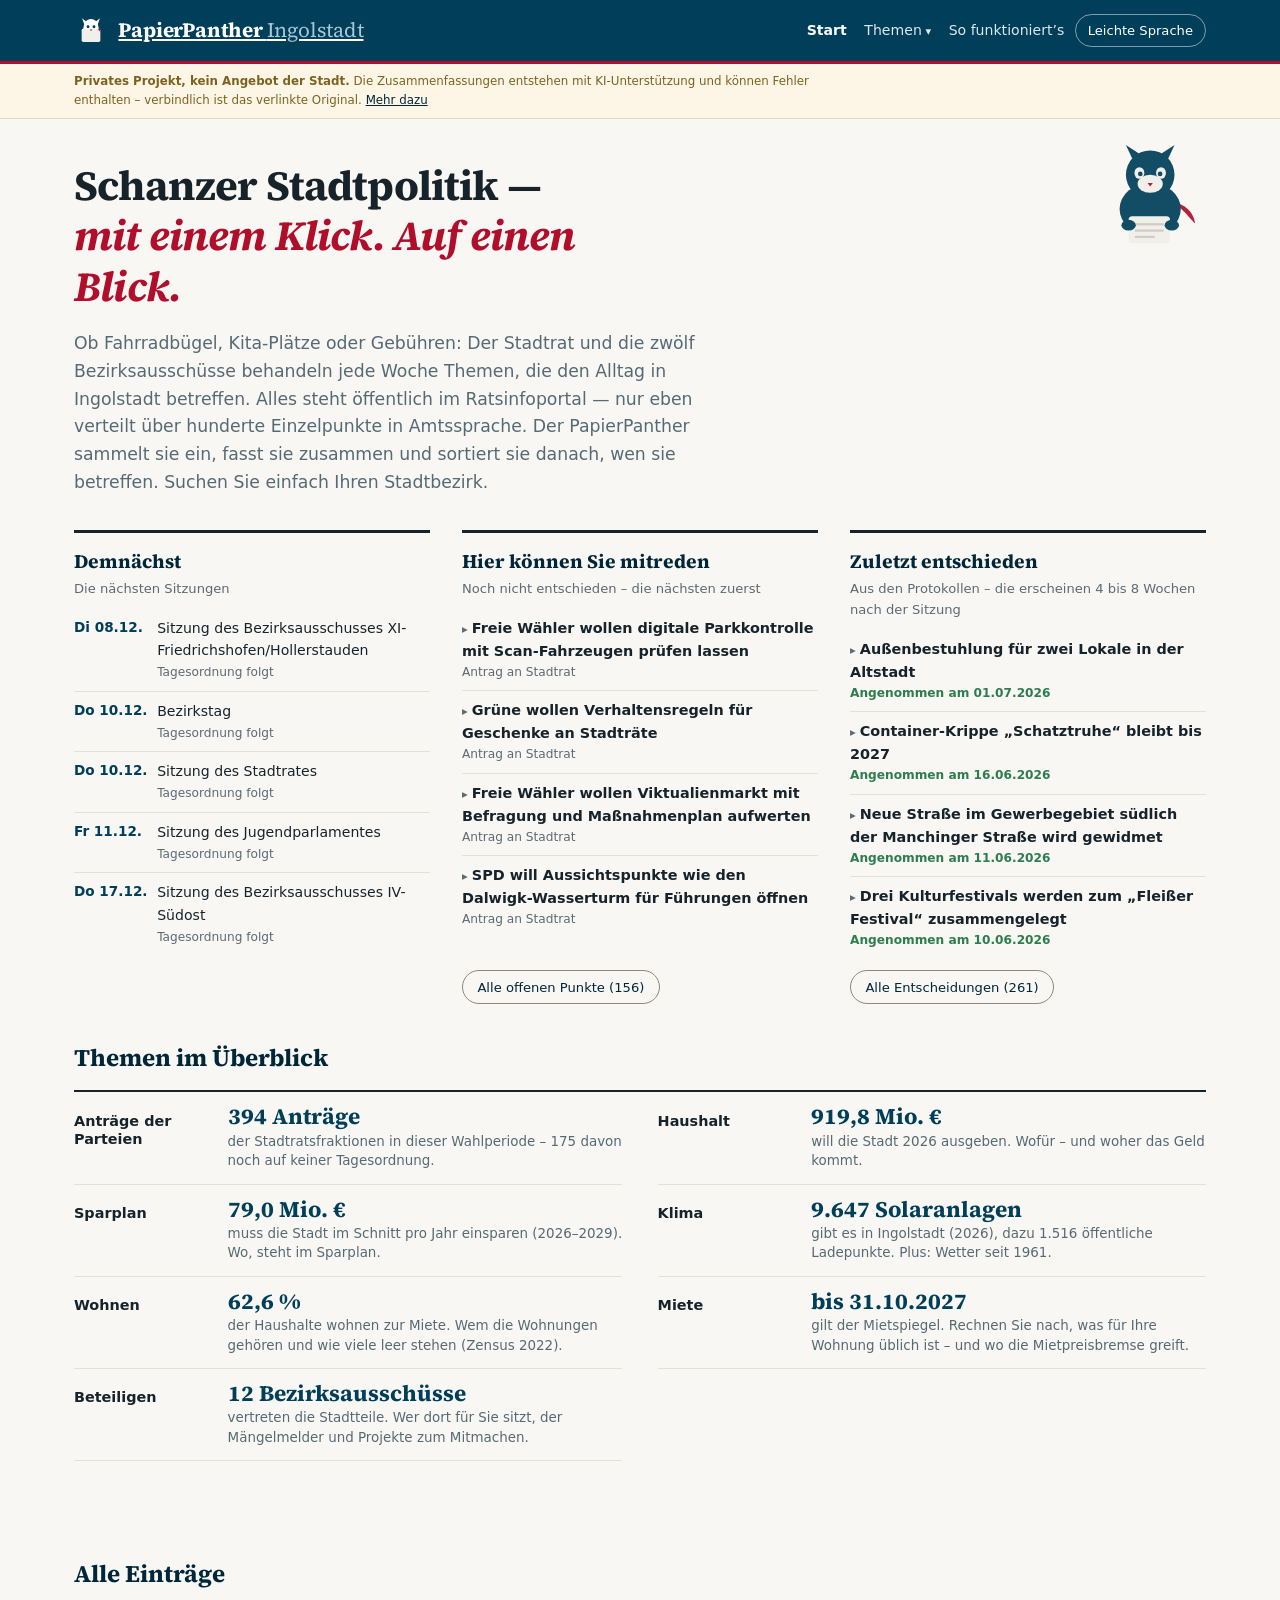
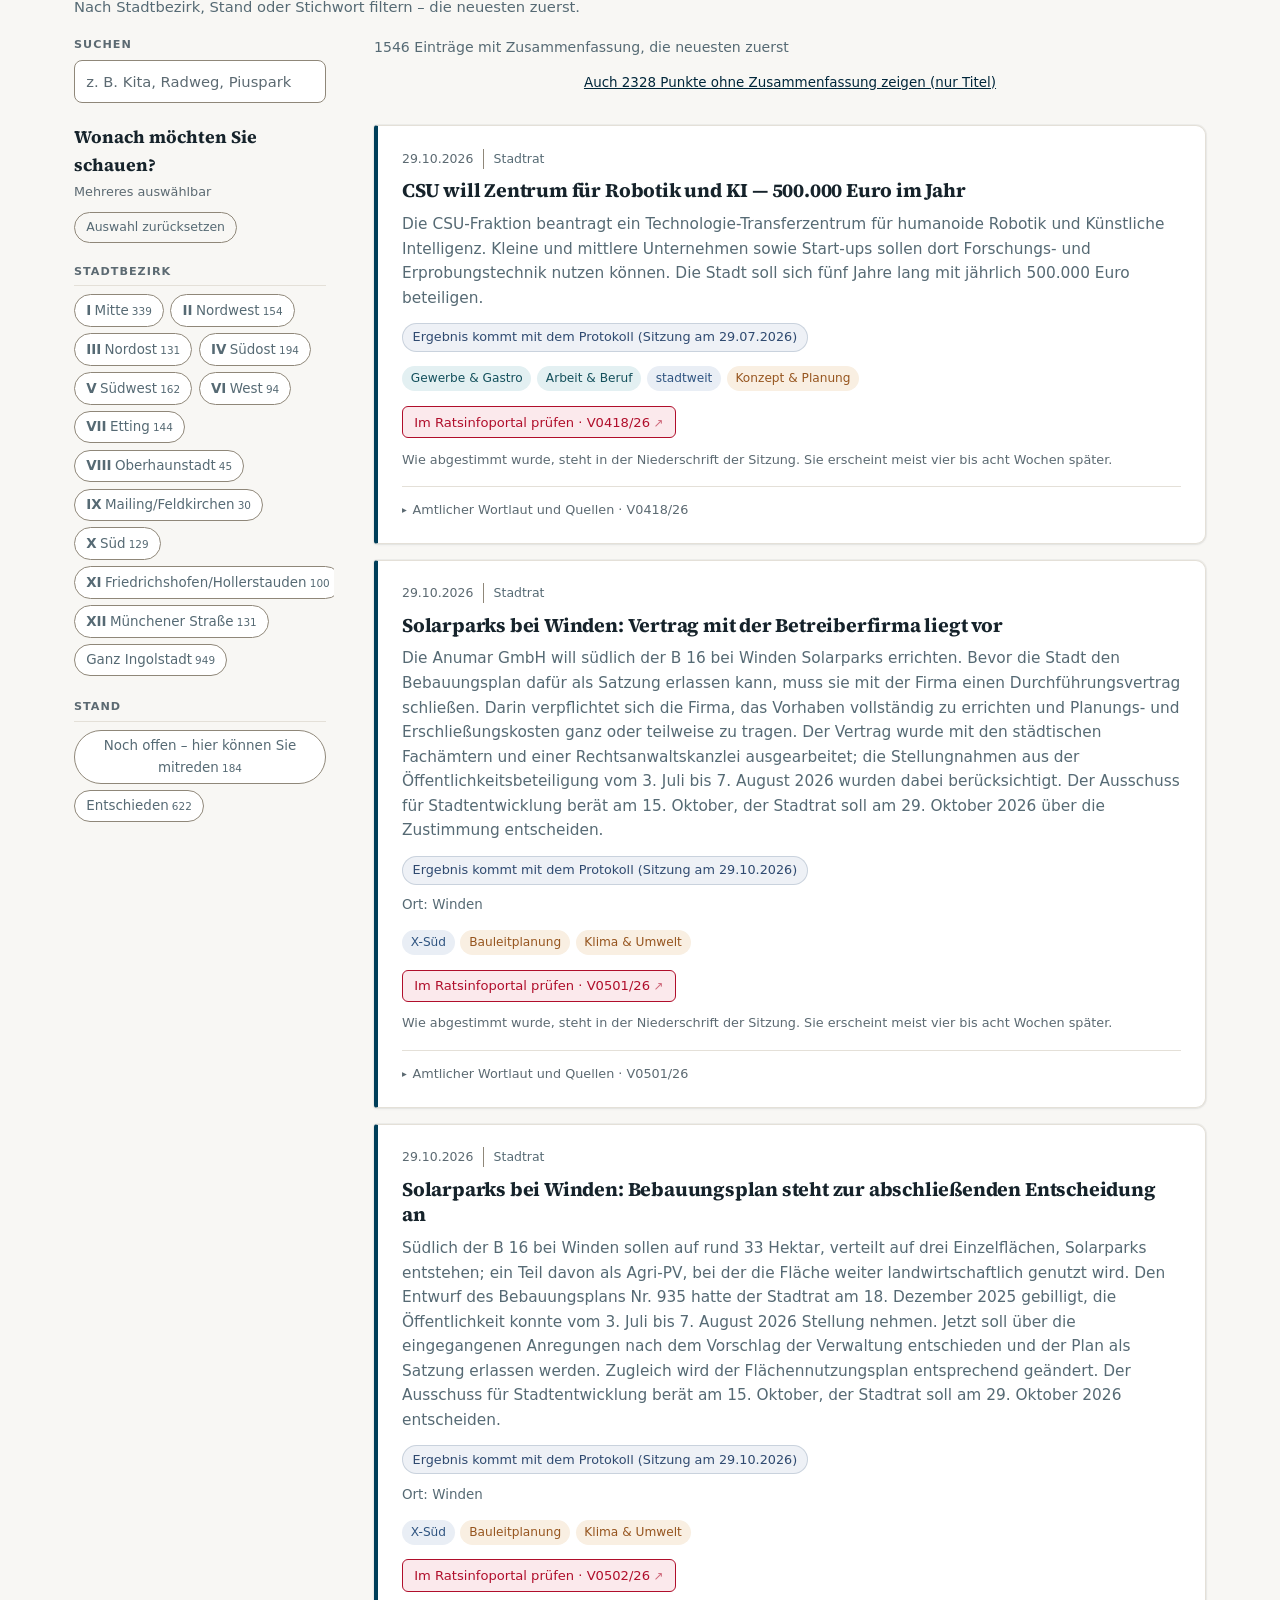
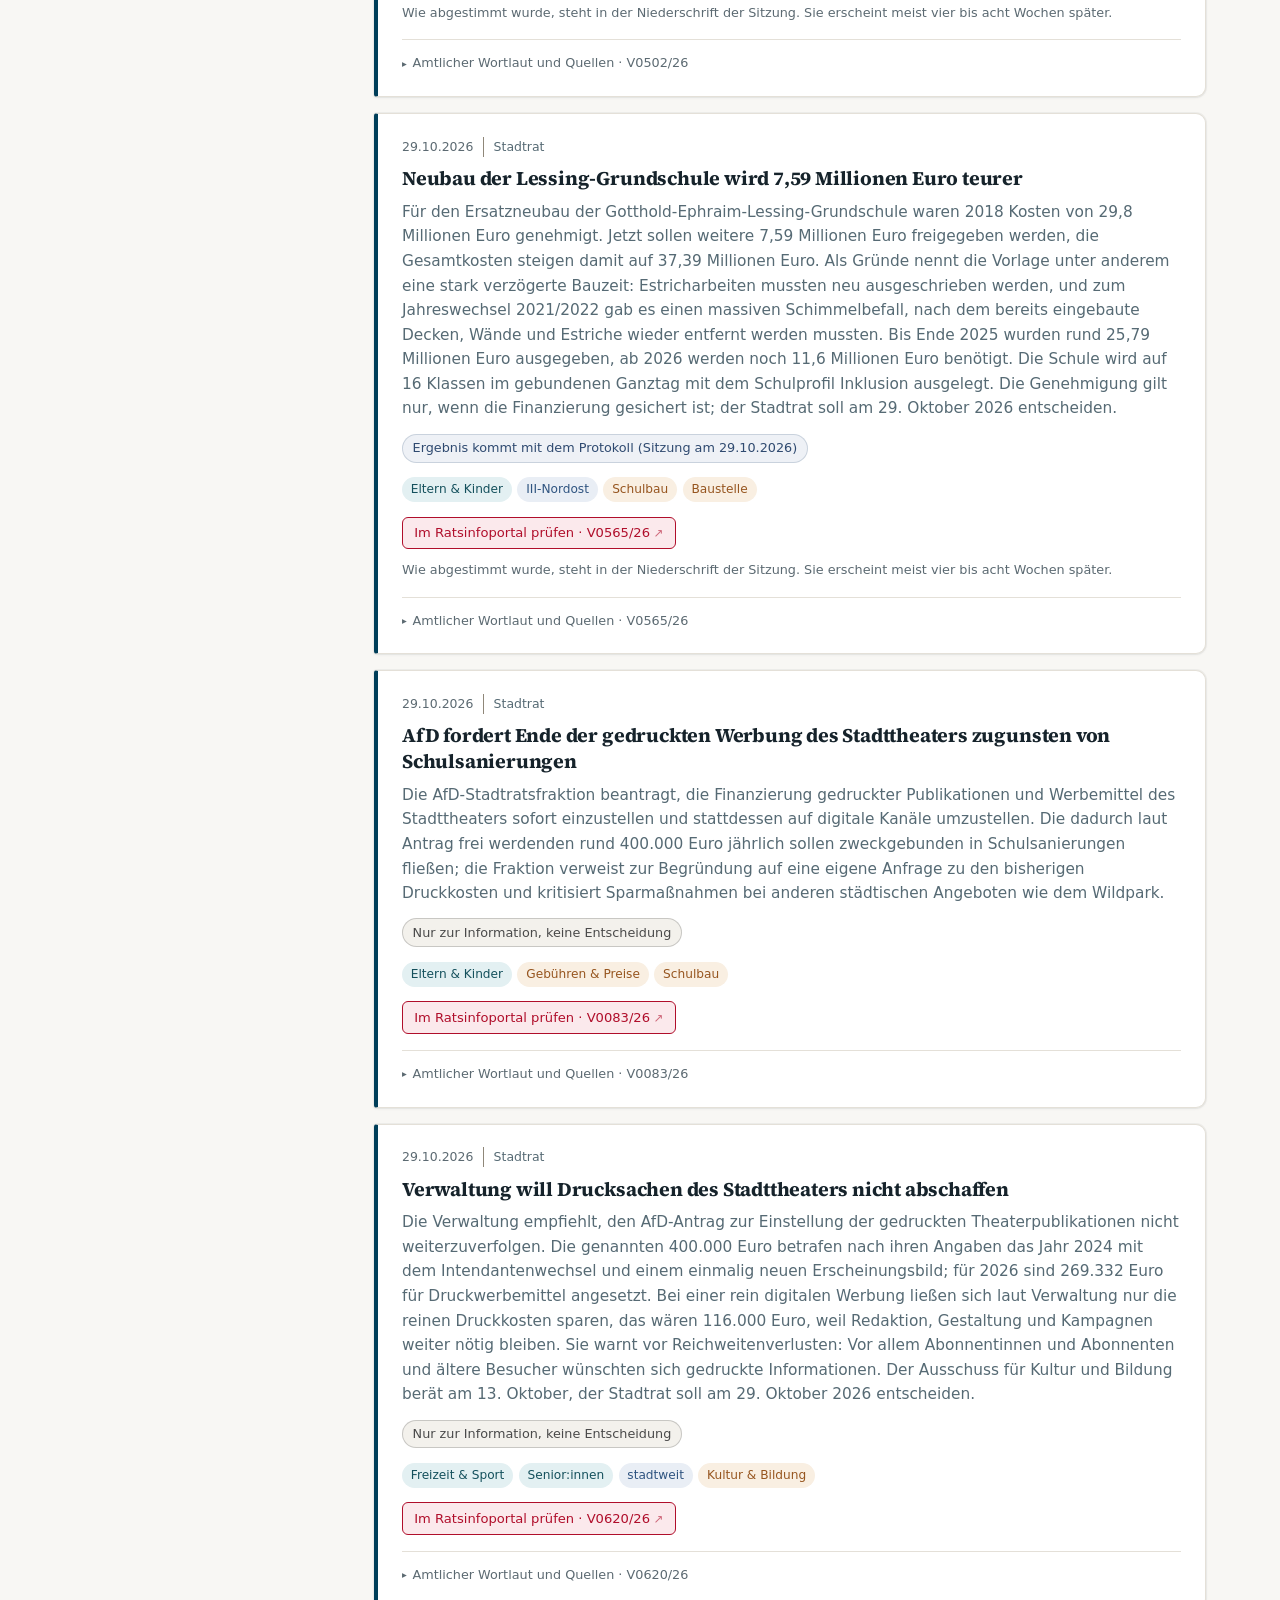
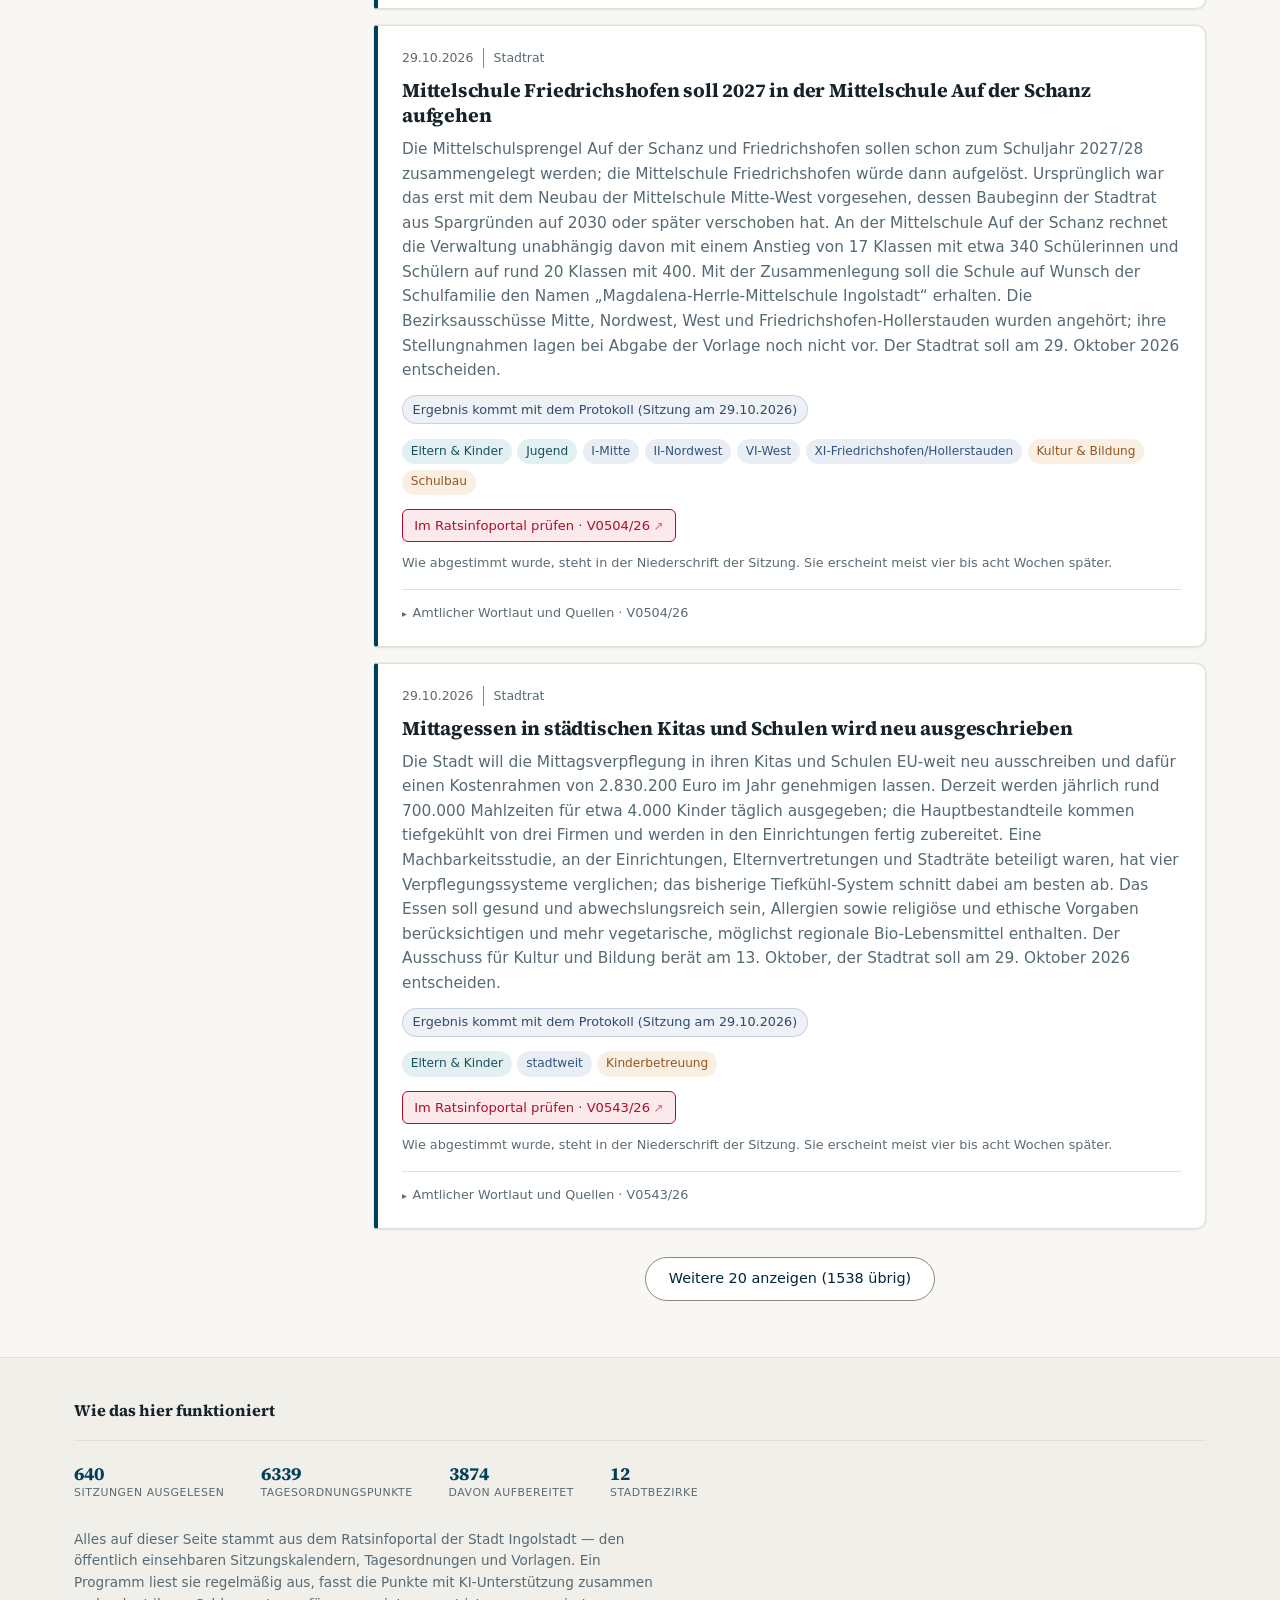
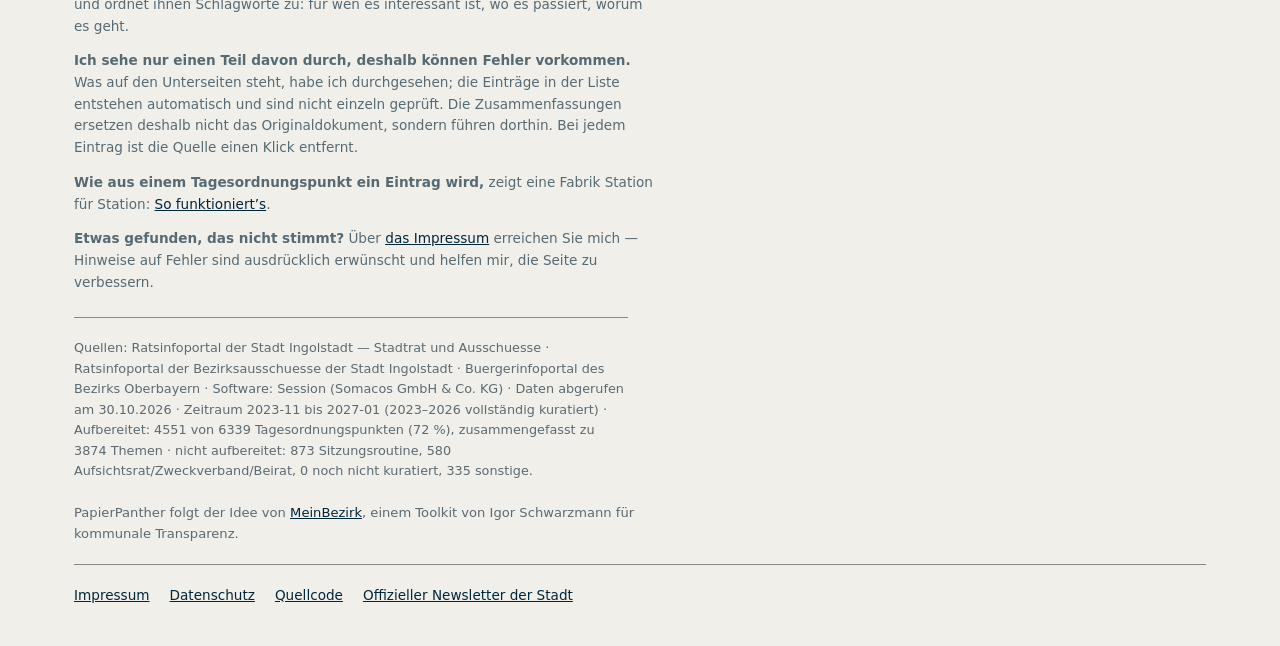
==== index.html @ 71db1185 "So funktioniert's: eigene Seite mit der Fabrik aus dem Vortrag Die Fabrik-Animation aus "PapierPanth" ====
<!DOCTYPE html>
<html lang="de">
<head>
<meta charset="UTF-8">
<meta name="viewport" content="width=device-width, initial-scale=1">
<!-- Erzwingt technisch, was Datenschutz und Impressum versprechen: keine
     Drittressourcen, kein Nachladen von fremden Servern. Deckt auch den Fall
     ab, dass ein kuenftiger Datenfehler eine externe URL in href/src schleust
     — 'self' laesst nur Ressourcen von dieser Seite selbst zu. -->
<meta http-equiv="Content-Security-Policy" content="default-src 'self'; script-src 'self' 'unsafe-inline'; style-src 'self' 'unsafe-inline'; img-src 'self' data:; connect-src 'self' https://mnkeller.goatcounter.com; base-uri 'self'; form-action 'self'">
<title>PapierPanther — Schanzer Stadtpolitik. Mit einem Klick. Auf einen Blick.</title>
<meta name="description" content="Der PapierPanther schnüffelt durchs Ingolstädter Ratsinfoportal und sortiert Entscheidungen nach Lebenslage, Ort und Anlass.">
<link rel="canonical" href="https://schanzer-papierpanther.de/">
<meta property="og:type" content="website">
<meta property="og:site_name" content="PapierPanther Ingolstadt">
<meta property="og:url" content="https://schanzer-papierpanther.de/">
<meta property="og:title" content="PapierPanther — Schanzer Stadtpolitik. Mit einem Klick. Auf einen Blick.">
<meta property="og:description" content="Der PapierPanther schnüffelt durchs Ingolstädter Ratsinfoportal und sortiert Entscheidungen nach Lebenslage, Ort und Anlass.">
<meta property="og:image" content="https://schanzer-papierpanther.de/vorschau.png">
<meta property="og:image:width" content="1200">
<meta property="og:image:height" content="630">
<meta property="og:locale" content="de_DE">
<meta name="twitter:card" content="summary_large_image">
<meta name="twitter:title" content="PapierPanther — Schanzer Stadtpolitik. Mit einem Klick. Auf einen Blick.">
<meta name="twitter:description" content="Der PapierPanther schnüffelt durchs Ingolstädter Ratsinfoportal und sortiert Entscheidungen nach Lebenslage, Ort und Anlass.">
<meta name="twitter:image" content="https://schanzer-papierpanther.de/vorschau.png">
<link rel="icon" href="data:image/svg+xml,%3Csvg xmlns='http://www.w3.org/2000/svg' viewBox='0 0 64 64'%3E%3Crect width='64' height='64' rx='14' fill='%23003E59'/%3E%3Cpath d='M18 30c0-8 5-15 14-15s14 7 14 15' fill='none' stroke='%23ffffff' stroke-width='2.4' stroke-linecap='round'/%3E%3Cpath d='M17 22c-2-4-2-8 1-11 1 3 1 6 3 8z' fill='%23ffffff'/%3E%3Cpath d='M47 22c2-4 2-8-1-11-1 3-1 6-3 8z' fill='%23ffffff'/%3E%3Ccircle cx='25' cy='31' r='3' fill='%23ffffff'/%3E%3Ccircle cx='39' cy='31' r='3' fill='%23ffffff'/%3E%3Cpath d='M30 38l2 3 2-3z' fill='%23B00E2B'/%3E%3C/svg%3E">
<link rel="preload" href="schrift/source-serif-4-latin-700-normal.woff2" as="font" type="font/woff2" crossorigin>
<link rel="stylesheet" href="schrift.css">
<style>
  :root {
    --primary: #003e59;
    --primary-dark: #00263a;
    --accent: #b00e2b;
    --text: #16232b;
    --text-muted: #566a74;
    /* War #7e8f98 (3.1:1), dann #63737b (4.28:1 auf --bg-warm — verfehlte AA
       knapp auf dem waermeren Hintergrund). Jetzt auf 4.86:1 gegen --bg-warm
       gedunkelt, WCAG 2.1 AA (4.5:1) mit Marge auf allen drei Hintergruenden. */
    --text-faint: #5c6a72;
    --bg: #f8f7f4;
    --bg-warm: #f1efe9;
    --card: #ffffff;
    --border: #e4e0d8;
    /* War #cfc9be (nur ~1.6:1 als UI-Rahmen) — auf 3:1 gedunkelt, das
       WCAG-Minimum fuer sichtbare Bedienelement-Grenzen (1.4.11). */
    --border-strong: #8f8779;
    --chip-lebenslage-bg: #e3f0f2;
    --chip-lebenslage-tx: #14505c;
    --chip-ort-bg: #e9eef5;
    --chip-ort-tx: #2f5480;
    --chip-anlass-bg: #f9efe2;
    --chip-anlass-tx: #96551f;
    --warn-bg: #fdf6e7;
    --warn-border: #e8d9b0;
    --warn-tx: #7d6320;
    --font-display: 'Source Serif 4', 'Iowan Old Style', Georgia, serif;
    --font-body: -apple-system, BlinkMacSystemFont, 'Segoe UI', Roboto, system-ui, sans-serif;
    --max: 1180px;   /* breiter als einspaltig: Filterspalte plus Feed */
    --max-text: 780px;
    --radius: 10px;
    --shadow: 0 1px 3px rgba(22,35,43,.06), 0 0 0 1px rgba(22,35,43,.04);
    --shadow-hover: 0 6px 20px rgba(22,35,43,.09), 0 0 0 1px rgba(22,35,43,.05);
  }

  *, *::before, *::after { box-sizing: border-box; margin: 0; padding: 0; }
  html { scroll-behavior: smooth; -webkit-text-size-adjust: 100%; }
  body {
    font-family: var(--font-body);
    color: var(--text);
    background: var(--bg);
    line-height: 1.6;
    font-size: 16px;
    -webkit-font-smoothing: antialiased;
  }
  .container { max-width: var(--max); margin: 0 auto; padding: 0 1.5rem; }
  a { color: var(--primary-dark); }

  /* ---------- Header ---------- */
  .site-header {
    background: var(--primary);
    border-bottom: 3px solid var(--accent);
    padding: .85rem 0;
    position: sticky; top: 0; z-index: 50;
  }
  .site-header .container { display: flex; align-items: center; gap: .65rem; flex-wrap: wrap; }
  .logo-mark { flex: none; display: block; }
  .wordmark {
    font-family: var(--font-display);
    font-size: 1.28rem; font-weight: 700; letter-spacing: -.01em;
    color: #fff;
  }
  .wordmark span { color: #a9c7d6; font-weight: 400; }
  .header-tag {
    font-size: .7rem; text-transform: uppercase; letter-spacing: .09em;
    color: #cfe0e8; border: 1px solid rgba(255,255,255,.35);
    padding: .15rem .45rem; border-radius: 4px;
  }
  .header-spacer { margin-left: auto; }
  .header-link { font-size: .82rem; color: #cfe0e8; text-decoration: none; }
  .header-link:hover { color: #fff; text-decoration: underline; }

  /* ---------- Prototyp-Banner ---------- */
  .disclaimer {
    background: var(--warn-bg);
    border-bottom: 1px solid var(--warn-border);
    color: var(--warn-tx);
    font-size: .74rem;
    padding: .5rem 0;
  }
  .disclaimer strong { font-weight: 600; }
  /* Lesbare Zeilenlaenge, obwohl der Rahmen jetzt breiter ist */
  .disclaimer p { max-width: var(--max-text); }

  /* ---------- Hero ---------- */
  .hero { padding: 3.5rem 0 2.5rem; }
  .hero h1 {
    font-family: var(--font-display);
    font-size: clamp(1.75rem, 4.5vw, 2.6rem);
    line-height: 1.22; font-weight: 700; letter-spacing: -.02em;
    max-width: 24ch;
  }
  .hero h1 em { font-style: italic; color: var(--accent); }
  .hero-mascot {
    float: right; width: 108px; height: 108px; margin: -1.5rem 0 1rem 1.5rem;
    opacity: .92;
  }
  @media (max-width: 620px) { .hero-mascot { display: none; } }
  .hero p {
    margin-top: 1.1rem; font-size: 1.05rem; color: var(--text-muted);
    max-width: 62ch;
  }
  .hero-stats {
    margin-top: 1.75rem; display: flex; flex-wrap: wrap; gap: 0 2.25rem;
    border-top: 1px solid var(--border); padding-top: 1.25rem;
  }
  .stat { padding: .2rem 0; }
  .stat-num {
    font-family: var(--font-display); font-size: 1.15rem; font-weight: 700;
    color: var(--primary); line-height: 1.1;
  }
  .stat-label { font-size: .68rem; color: var(--text-faint); text-transform: uppercase; letter-spacing: .05em; }

  /* ---------- Arbeitsflaeche: Filterspalte neben dem Feed ----------
     Bewusst zweispaltig statt Filterband ueber der Liste: bei 880 Eintraegen
     will man beim Blaettern nachjustieren, ohne nach oben zu springen. */
  .arbeitsflaeche { padding: 2.25rem 0 3.5rem; }
  .arbeitsflaeche .container {
    display: grid; gap: 2.5rem;
    grid-template-columns: 260px minmax(0, 1fr);
    align-items: start;
  }
  .filter-spalte {
    position: sticky; top: 5rem;
    max-height: calc(100vh - 7rem); overflow-y: auto;
    padding-right: .5rem;
  }
  .filters-head { margin-bottom: 1.25rem; }
  .filters-head h2 { font-family: var(--font-display); font-size: 1.1rem; font-weight: 700; }
  .filters-hint { display: block; font-size: .8rem; color: var(--text-faint); margin-top: .15rem; }
  .btn-reset {
    margin-top: .6rem; background: none; border: 1px solid var(--border-strong);
    color: var(--text-muted); font: inherit; font-size: .78rem;
    padding: .28rem .7rem; border-radius: 999px; cursor: pointer;
  }
  .btn-reset:hover { border-color: var(--accent); color: var(--accent); }
  .filter-grid { display: flex; flex-direction: column; gap: 1.35rem; }
  .filter-group h3 {
    font-size: .7rem; text-transform: uppercase; letter-spacing: .09em;
    color: var(--text-faint); margin-bottom: .5rem; font-weight: 600;
    padding-bottom: .3rem; border-bottom: 1px solid var(--border);
  }

  /* Toggle fuer die Filterliste: nur auf schmalen Breiten sichtbar. Auf dem
     Desktop bleibt die Filterspalte immer offen, dafuer existiert der Knopf
     dort gar nicht im Layout. */
  .filter-toggle-row { display: none; }

  @media (max-width: 900px) {
    .arbeitsflaeche .container { grid-template-columns: 1fr; gap: 1.75rem; }
    .filter-spalte {
      position: static; max-height: none; overflow: visible;
      background: var(--bg-warm); border: 1px solid var(--border);
      border-radius: var(--radius); padding: 1.1rem 1.2rem;
    }
    .filter-grid { display: grid; grid-template-columns: repeat(auto-fit, minmax(220px, 1fr)); }

    /* Eingeklappt beginnt die Seite: bei 42 Chips sonst drei Bildschirmhoehen
       Scrollen, bevor der erste Eintrag zu sehen ist. */
    .filter-toggle-row { display: block; margin-top: .9rem; }
    .btn-filter-toggle {
      width: 100%; display: flex; align-items: center; justify-content: space-between;
      gap: .5rem; font: inherit; font-size: .92rem; font-weight: 600; cursor: pointer;
      background: #fff; border: 1px solid var(--border-strong); border-radius: 8px;
      padding: .65rem .9rem; color: var(--text);
    }
    .btn-filter-toggle:hover { border-color: var(--primary); }
    .btn-filter-toggle .chevron { transition: transform .15s ease; font-size: .8em; }
    .btn-filter-toggle[aria-expanded="true"] .chevron { transform: rotate(180deg); }
    .filter-aktiv-zusammenfassung {
      margin-top: .5rem; font-size: .82rem; color: var(--text-muted);
    }
    .filter-aktiv-zusammenfassung:empty { display: none; }
    .filter-spalte:not(.offen) .filter-grid { display: none; }
  }
  .filter-opts { display: flex; flex-wrap: wrap; gap: .4rem; }
  .chip-btn {
    font: inherit; font-size: .84rem; cursor: pointer;
    border-radius: 999px; padding: .28rem .7rem;
    border: 1px solid transparent; background: #fff;
    border-color: var(--border-strong); color: var(--text-muted);
    transition: all .12s ease;
  }
  .chip-btn:hover { border-color: var(--primary); color: var(--primary-dark); }
  .chip-btn[aria-pressed="true"] {
    background: var(--primary); border-color: var(--primary); color: #fff; font-weight: 500;
  }
  /* Volltonfarbe statt opacity: die alte .55-Deckkraft druckte die Zahl
     unter 4.5:1 Kontrast (Fund aus der Barrierefreiheits-Pruefung). */
  .chip-btn .count { font-size: .78em; margin-left: .3em; color: var(--text-muted); }
  .chip-btn[aria-pressed="true"] .count { color: rgba(255,255,255,.85); }

  /* ---------- Feed ---------- */
  .feed-count { font-size: .88rem; color: var(--text-muted); margin-bottom: 1.25rem; }
  .feed { display: flex; flex-direction: column; gap: 1rem; }
  /* Farbige Kante statt gleichfoermiger Karten: Stadtrat und Bezirks-
     ausschuss sind so schon beim Ueberfliegen auseinanderzuhalten. */
  .card {
    background: var(--card); border: 1px solid var(--border);
    border-left: 4px solid var(--primary);
    border-radius: 3px var(--radius) var(--radius) 3px; box-shadow: var(--shadow);
    padding: 1.4rem 1.5rem;
    transition: box-shadow .15s ease, transform .15s ease;
  }
  .card:hover { box-shadow: var(--shadow-hover); }
  .card.quelle-bza { border-left-color: #2c6146; }
  .card.quelle-bezirk_obb { border-left-color: #5a3d99; }
  .card-head { display: flex; align-items: center; gap: .6rem; flex-wrap: wrap; margin-bottom: .6rem; }
  .card-date { font-size: .78rem; color: var(--text-faint); font-variant-numeric: tabular-nums; }
  .card-gremium {
    font-size: .78rem; color: var(--text-muted);
    padding-left: .6rem; border-left: 1px solid var(--border-strong);
  }
  .card h3 {
    font-family: var(--font-display); font-size: 1.22rem; line-height: 1.32;
    font-weight: 700; letter-spacing: -.01em; margin-bottom: .5rem;
  }
  .card-text { color: var(--text-muted); font-size: .96rem; }
  .chips { display: flex; flex-wrap: wrap; gap: .35rem; margin-top: .9rem; }
  .chip {
    font-size: .76rem; padding: .18rem .55rem; border-radius: 999px;
    white-space: nowrap;
  }
  .chip.lebenslage { background: var(--chip-lebenslage-bg); color: var(--chip-lebenslage-tx); }
  .chip.bezirk { background: var(--chip-ort-bg); color: var(--chip-ort-tx); }
  .chip.anlass { background: var(--chip-anlass-bg); color: var(--chip-anlass-tx); }

  .card-orig { margin-top: 1rem; border-top: 1px solid var(--border); padding-top: .8rem; }
  .card-orig summary {
    cursor: pointer; font-size: .8rem; color: var(--text-faint);
    list-style: none; display: flex; align-items: center; gap: .35rem;
  }
  .card-orig summary::-webkit-details-marker { display: none; }
  .card-orig summary::before { content: '▸'; font-size: .75em; transition: transform .15s; }
  .card-orig[open] summary::before { transform: rotate(90deg); }
  .card-orig summary:hover { color: var(--primary); }
  .orig-body { margin-top: .7rem; font-size: .86rem; color: var(--text-muted); }
  .orig-label {
    font-size: .7rem; text-transform: uppercase; letter-spacing: .07em;
    color: var(--text-faint); display: block; margin-bottom: .15rem;
  }
  .orig-title { font-style: italic; margin-bottom: .8rem; }
  .quellen { display: flex; flex-wrap: wrap; gap: .4rem; margin-top: .5rem; }
  .quelle-link {
    font-size: .78rem; text-decoration: none; color: var(--primary-dark);
    border: 1px solid var(--border-strong); border-radius: 6px;
    padding: .22rem .55rem; background: var(--bg);
  }
  .quelle-link:hover { border-color: var(--primary); background: #fff; }
  .quelle-link::after { content: ' ↗'; opacity: .5; font-size: .9em; }

  /* Herkunft und Entwurfsmarkierung im Kartenkopf */
  .herkunft {
    font-size: .68rem; text-transform: uppercase; letter-spacing: .06em;
    padding: .1rem .4rem; border-radius: 4px; white-space: nowrap;
  }
  .herkunft.stadt { background: #eef1f6; color: #2f4a70; }
  .herkunft.bza { background: #e6f0ea; color: #2c6146; }
  .herkunft.bezirk_obb { background: #ece6f7; color: #5a3d99; }
  .herkunft.entwurf { background: var(--warn-bg); color: var(--warn-tx); }

  /* Stand der Beratung */
  .stand {
    display: inline-block; margin-top: .8rem;
    font-size: .8rem; font-weight: 500;
    padding: .2rem .6rem; border-radius: 999px;
    border: 1px solid transparent;
  }
  /* Vier Hinweise statt sieben Verfahrensstaende (feed_bauen.py::STATUS_*).
     Farbe nach Handlungsrelevanz: offen = warm (man kann noch mitreden),
     entschieden = gruen/rot, Protokoll = blau, Information = grau. */
  .status-offen { background: #fdf3e0; color: #8a4a12; border-color: #96551f50; font-weight: 600; }
  .status-entschieden { background: #eaf4ec; color: #1e6b3a; border-color: #1e6b3a30; }
  .status-entschieden.abgelehnt { background: #fbeaec; color: var(--accent); border-color: #b00e2b30; }
  .status-protokoll { background: #eef1f6; color: #2f4a70; border-color: #2f4a7030; }
  .status-info { background: #f3f1ec; color: #4a4a4a; border-color: #4a4a4a40; }

  /* Woertlicher Beschlusstext aus der Niederschrift — bewusst optisch von
     der redaktionellen Zusammenfassung (.card-text) abgesetzt, damit klar
     bleibt: das ist Originalzitat, nicht unsere Formulierung. */
  .beschluss-original {
    margin-top: .6rem; padding: .7rem .9rem; border-radius: 8px;
    background: var(--bg-warm); border-left: 3px solid var(--border-strong);
    font-size: .86rem; color: var(--text-muted);
  }
  .beschluss-original summary {
    cursor: pointer; font-size: .78rem; font-weight: 600;
    color: var(--text-faint); text-transform: uppercase; letter-spacing: .03em;
  }
  .beschluss-original p { margin-top: .5rem; }

  .ortsvermerk { margin-top: .6rem; font-size: .84rem; color: var(--text-muted); }

  /* Beratungsweg im aufgeklappten Bereich */
  .weg { margin: .5rem 0 .3rem 1.1rem; font-size: .84rem; }
  .weg li { margin-bottom: .3rem; }
  .weg-rolle { font-weight: 600; color: var(--text); }
  .weg-link { font-size: .95em; }
  .weg-hinweis {
    font-size: .78rem; color: var(--text-faint);
    margin: .3rem 0 .9rem; padding-left: .6rem;
    border-left: 2px solid var(--border-strong);
  }

  .pruefen { margin-top: .9rem; }
  .pruef-link {
    display: inline-block; font-size: .82rem; font-weight: 500;
    text-decoration: none; color: var(--accent);
    border: 1px solid var(--accent); border-radius: 6px;
    padding: .3rem .7rem; background: #fbe9ec;
  }
  .pruef-link:hover { background: var(--accent); color: #fff; }
  .pruef-link::after { content: ' ↗'; opacity: .6; font-size: .9em; }

  /* Beschlussergebnis: Die Niederschrift ist der einzige Beleg dafuer, wie
     tatsaechlich abgestimmt wurde. Liegt sie noch nicht vor, steht dort der
     Grund statt gar nichts. */
  .beschluss {
    display: inline-block; margin: .9rem .5rem 0 0; font-size: .82rem;
    font-weight: 500; text-decoration: none; color: #2c6146;
    border: 1px solid #2c6146; border-radius: 6px;
    padding: .3rem .7rem; background: #eef4f0;
  }
  .beschluss:hover { background: #2c6146; color: #fff; }
  .beschluss::after { content: ' ↗'; opacity: .6; font-size: .9em; }
  .beschluss-offen {
    display: block; margin-top: .7rem; font-size: .8rem; color: var(--text-faint);
  }

  .leer { text-align: center; padding: 3rem 1rem; color: var(--text-faint); }
  .leer code { background: var(--bg-warm); padding: .1rem .35rem; border-radius: 4px; font-size: .92em; }

  .btn-mehr {
    font: inherit; font-size: .9rem; cursor: pointer; align-self: center;
    margin-top: .75rem; padding: .6rem 1.4rem; border-radius: 999px;
    background: #fff; border: 1px solid var(--border-strong); color: var(--primary-dark);
    transition: all .12s ease;
  }
  .btn-mehr:hover { border-color: var(--primary); background: var(--bg-warm); }

  /* ---------- Footer ---------- */
  .site-footer {
    border-top: 1px solid var(--border); background: var(--bg-warm);
    padding: 2.5rem 0; font-size: .85rem; color: var(--text-muted);
  }
  .site-footer h2 { font-family: var(--font-display); font-size: 1rem; color: var(--text); margin-bottom: .6rem; }
  .site-footer p { max-width: 68ch; margin-bottom: .8rem; }
  .footer-meta { margin-top: 1.5rem; padding-top: 1.25rem; border-top: 1px solid var(--border-strong); font-size: .8rem; color: var(--text-faint); }
  .footer-recht {
    margin-top: 1.25rem; padding-top: 1.25rem;
    border-top: 1px solid var(--border-strong);
    display: flex; gap: 1.25rem; flex-wrap: wrap; font-size: .85rem;
  }
  .footer-recht a { color: var(--primary-dark); }
  .footer-dank {
    margin-top: 1.25rem; font-size: .82rem; color: var(--text-faint);
    max-width: 68ch;
  }
  .footer-dank a { color: var(--primary-dark); }

  @media (max-width: 620px) {
    .hero { padding: 2.5rem 0 1.75rem; }
    .hero-stats { gap: 0 1.5rem; }
    .card { padding: 1.2rem 1.15rem; }
  }

  /* ---------- Leichte-Sprache-Schalter ---------- */
  .btn-leicht {
    font: inherit; font-size: .82rem; cursor: pointer;
    background: none; border: 1px solid rgba(255,255,255,.5); color: #fff;
    padding: .3rem .75rem; border-radius: 999px;
  }
  .btn-leicht:hover { background: rgba(255,255,255,.14); }
  .btn-leicht[aria-pressed="true"] {
    background: #fff; color: var(--primary-dark); border-color: #fff; font-weight: 600;
  }

  /* ---------- Freitextsuche ---------- */
  .search-box { margin-bottom: 1.25rem; }
  .search-box label {
    display: block; font-size: .7rem; text-transform: uppercase; letter-spacing: .09em;
    color: var(--text-faint); margin-bottom: .4rem; font-weight: 600;
  }
  .search-input {
    width: 100%; font: inherit; font-size: .92rem; padding: .55rem .7rem;
    border: 1px solid var(--border-strong); border-radius: 8px;
    background: #fff; color: var(--text);
  }
  .search-input::placeholder { color: var(--text-faint); }

  /* Sichtbarer Fokusring auf allen interaktiven Elementen — wichtig fuer
     Tastaturbedienung, siehe Barrierefreiheits-Hinweise im Toolkit. */
  .btn-leicht:focus-visible,
  .search-input:focus-visible,
  .chip-btn:focus-visible,
  .btn-reset:focus-visible,
  .btn-mehr:focus-visible,
  .btn-filter-toggle:focus-visible,
  a:focus-visible,
  button:focus-visible,
  summary:focus-visible,
  .card h3:focus-visible,
  .skip-link:focus-visible {
    outline: 2px solid var(--accent); outline-offset: 2px;
  }
  /* Nach "Weitere anzeigen" bekommt die naechste neue Karte programmatisch
     den Fokus (siehe fokusNachRender) — auch ohne :focus-visible-Heuristik
     soll sie erkennbar markiert sein. */
  .card h3:focus {
    outline: 2px solid var(--accent); outline-offset: 2px;
  }
  .header-link:focus-visible, .btn-leicht:focus-visible { outline-color: #fff; }

  /* ---------- Bezirksansicht: Kopf ueber dem Feed ---------- */
  .bezirk-kopf {
    background: var(--card); border: 1px solid var(--border);
    border-top: 4px solid var(--primary); border-radius: var(--radius);
    padding: 1.2rem 1.4rem; margin-bottom: 1.25rem; box-shadow: var(--shadow);
  }
  .bezirk-kopf h2 {
    font-family: var(--font-display); font-size: 1.45rem; line-height: 1.25;
    font-weight: 700; margin-bottom: .35rem;
  }
  .bezirk-kopf h2:focus { outline: none; }
  .bezirk-kopf p { color: var(--text-muted); font-size: .92rem; margin-top: .35rem; }
  .bezirk-kopf .termin { color: var(--text); }
  .bezirk-kopf-aktionen { display: flex; flex-wrap: wrap; gap: .5rem; margin-top: .9rem; }
  .bezirk-kopf-aktionen button, .bezirk-kopf-aktionen a {
    font: inherit; font-size: .82rem; cursor: pointer; text-decoration: none;
    background: #fff; color: var(--primary-dark);
    border: 1px solid var(--border-strong); border-radius: 999px; padding: .3rem .8rem;
  }
  .bezirk-kopf-aktionen button:hover, .bezirk-kopf-aktionen a:hover { border-color: var(--primary); }

  /* ---------- Gebuendelte Titel-Eintraege ----------
     Punkte, zu denen es nur den Titel aus der Tagesordnung gibt, stehen
     nicht als volle Karte da (die versprach mehr, als sie hielt), sondern
     als kompakte Liste je Sitzung. */
  .card-sammel { padding: 1.1rem 1.5rem; }
  .card-sammel h3 { font-size: 1.02rem; margin-bottom: .4rem; }
  .sammel-liste { list-style: none; margin: .2rem 0 0; }
  .sammel-liste li {
    padding: .35rem 0; border-bottom: 1px solid var(--border);
    font-size: .92rem; display: flex; justify-content: space-between; gap: .8rem;
  }
  .sammel-liste li:last-child { border-bottom: none; }
  .sammel-liste a { color: var(--primary-dark); text-decoration: none; font-size: .8rem; white-space: nowrap; }
  .sammel-liste a:hover { text-decoration: underline; }
  .sammel-liste a::after { content: ' ↗'; opacity: .5; }
  .sammel-hinweis { font-size: .78rem; color: var(--text-faint); margin-top: .6rem; }

  .leicht-hinweis {
    font-size: .78rem; color: var(--text-faint); font-style: italic;
    margin-top: .35rem;
  }

  /* Nur fuer Screenreader: kuendigt bei target="_blank"-Links an, dass sich
     ein neuer Tab oeffnet. Sehende sehen dafuer schon das ↗-Symbol. */
  .sr-only {
    position: absolute; width: 1px; height: 1px; padding: 0; margin: -1px;
    overflow: hidden; clip: rect(0,0,0,0); white-space: nowrap; border: 0;
  }

  /* Skip-Link: unsichtbar, bis er per Tab fokussiert wird. Ohne ihn muessten
     Tastaturnutzer:innen erst durch alle 42 Filter-Chips, bevor sie am Inhalt
     sind (WCAG 2.4.1). */
  .skip-link {
    position: absolute; top: -100%; left: 0; z-index: 100;
    background: var(--primary); color: #fff; padding: .7rem 1.2rem;
    text-decoration: none; font-size: .9rem; border-radius: 0 0 8px 0;
  }
  .skip-link:focus {
    top: 0;
  }

  /* ---------- Auf einen Blick, Themen, Liste ---------- */
  .hero { padding: 2.6rem 0 1.6rem; }
  .hero p { font-size: 1.08rem; }
  .site-footer .hero-stats { margin: 1rem 0 1.5rem; }
  .blick { padding: .5rem 0 2.2rem; }
  /* Drei Rubriken wie in der Zeitung: kraeftige Linie ueber der Ueberschrift
     statt Karte mit farbigem Streifen (Designrunde 2026-10-26). */
  .blick-grid { display: grid; grid-template-columns: repeat(3, minmax(0, 1fr)); gap: 1.6rem 2rem; }
  @media (max-width: 900px) { .blick-grid { grid-template-columns: 1fr; } }
  .blick-spalte { padding: .8rem 0 0; display: flex; flex-direction: column; border-top: 3px solid var(--text); }
  .blick-spalte h2 { font-family: var(--font-display); font-size: 1.2rem; color: var(--primary-dark); }
  .blick-unter { font-size: .82rem; color: var(--text-faint); margin: .1rem 0 .6rem; }
  .blick-liste { list-style: none; flex: 1; }
  .blick-liste > li { border-top: 1px solid var(--border); padding: .5rem 0; font-size: .9rem; }
  .blick-liste > li:first-child { border-top: none; }
  .blick-meta { display: block; font-size: .76rem; color: var(--text-faint); }
  .blick-meta.ja { color: #2e7d4f; font-weight: 600; }
  .blick-meta.nein { color: var(--accent); font-weight: 600; }
  .blick-liste details summary { cursor: pointer; font-weight: 600; color: var(--text); list-style: none; }
  .blick-liste details summary::-webkit-details-marker { display: none; }
  .blick-liste details summary::before { content: '▸ '; color: var(--text-faint); font-size: .8em; }
  .blick-liste details[open] summary::before { content: '▾ '; }
  .blick-liste details p { font-size: .84rem; color: var(--text-muted); margin: .35rem 0; }
  .blick-liste details a { font-size: .8rem; }
  .blick-termin { display: grid; grid-template-columns: 4.6rem 1fr; gap: .1rem .6rem; }
  .blick-termin .tag { font-weight: 700; color: var(--primary); font-size: .85rem; }
  .blick-termin .wer { font-size: .88rem; }
  .blick-termin .to { grid-column: 2; font-size: .76rem; }
  .blick-mehr { margin-top: .7rem; align-self: flex-start; background: none; border: 1px solid var(--border-strong);
    border-radius: 999px; padding: .35rem .9rem; font: inherit; font-size: .82rem; cursor: pointer; color: var(--primary-dark); }
  .blick-mehr:hover { background: var(--bg-warm); }
  .titel-umschalter { background: none; border: none; padding: 0; font: inherit; font-size: .84rem;
    color: var(--primary-dark); text-decoration: underline; cursor: pointer; margin: -.4rem 0 1rem; }

  .themen-start { padding: 0 0 2.4rem; }
  .abschnitt-titel { font-family: var(--font-display); font-size: 1.5rem; color: var(--primary-dark); margin-bottom: .8rem; }
  .liste-kopf { display: block !important; padding-top: 1.2rem; }
  .liste-kopf .abschnitt-titel { margin-bottom: .1rem; }
  .liste-unter { color: var(--text-muted); font-size: .92rem; margin-bottom: 1.1rem; }
  .btn-mehr-filter { align-self: flex-start; background: none; border: 1px dashed var(--border-strong);
    border-radius: 999px; padding: .4rem .9rem; font: inherit; font-size: .84rem; cursor: pointer; color: var(--primary-dark); }
  .btn-mehr-filter:hover { background: var(--bg-warm); }
  .filter-mehr { display: flex; flex-direction: column; gap: 1.35rem; }
  .filter-mehr[hidden] { display: none; }
  .chip-btn .nr { font-weight: 700; margin-right: .25em; }
  /* Auf dem Handy stehen die Themen schon im Menue */
  @media (max-width: 760px) { .themen-start { display: none; } }
</style>
</head>
<body>

<a class="skip-link" href="#hauptinhalt">Zum Inhalt springen</a>

<header class="site-header">
  <div class="container">
    <svg class="logo-mark" width="34" height="34" viewBox="0 0 40 40" aria-hidden="true">
      <rect x="9" y="17" width="22" height="16" rx="2" fill="#f1efe9"/>
      <path d="M27 17h4v4z" fill="#B00E2B"/>
      <path d="M11 18c0-7.5 4-12 9-12s9 4.5 9 12" fill="#fff"/>
      <path d="M13 15 L9.5 5 L17.5 11.5 Z" fill="#fff"/>
      <path d="M27 15 L30.5 5 L22.5 11.5 Z" fill="#fff"/>
      <circle cx="16.5" cy="15" r="1.7" fill="#003E59"/>
      <circle cx="23.5" cy="15" r="1.7" fill="#003E59"/>
      <path d="M18.6 18.2l1.4 1.9 1.4-1.9z" fill="#B00E2B"/>
    </svg>
    <a class="wordmark" href="index.html">PapierPanther <span>Ingolstadt</span></a>
    <button class="btn-leicht" id="btn-leicht" type="button" aria-pressed="false">Leichte Sprache</button>
  </div>
</header>

<div class="disclaimer">
  <div class="container">
    <p id="disclaimer-text"><strong>Privates Projekt, kein Angebot der Stadt.</strong> Die Zusammenfassungen entstehen mit KI-Unterstützung und können Fehler enthalten – verbindlich ist das verlinkte Original. <a href="#transparenz">Mehr dazu</a></p>
  </div>
</div>

<main id="hauptinhalt">

  <section class="hero">
    <div class="container">
      <svg class="hero-mascot" viewBox="0 0 120 120" aria-hidden="true">
        <path d="M84 73c11 1 22 9 24 23-2-1-16-19-24-23z" fill="#B00E2B"/>
        <ellipse cx="58" cy="80" rx="34" ry="29" fill="#003E59"/>
        <rect x="34" y="88" width="46" height="30" rx="4" fill="#f1efe9"/>
        <line x1="41" y1="97" x2="73" y2="97" stroke="#cfc9be" stroke-width="2.5"/>
        <line x1="41" y1="104" x2="73" y2="104" stroke="#cfc9be" stroke-width="2.5"/>
        <line x1="41" y1="111" x2="63" y2="111" stroke="#cfc9be" stroke-width="2.5"/>
        <ellipse cx="34" cy="98" rx="8" ry="6" fill="#003E59"/>
        <ellipse cx="82" cy="98" rx="8" ry="6" fill="#003E59"/>
        <circle cx="58" cy="42" r="27" fill="#003E59"/>
        <path d="M38 24 L31 9 L48 20 Z" fill="#003E59"/>
        <path d="M78 24 L85 9 L68 20 Z" fill="#003E59"/>
        <ellipse cx="58" cy="52" rx="14" ry="10" fill="#f1efe9"/>
        <ellipse cx="46" cy="40" rx="5.5" ry="6.5" fill="#f1efe9"/>
        <ellipse cx="70" cy="40" rx="5.5" ry="6.5" fill="#f1efe9"/>
        <circle cx="47" cy="41" r="2.6" fill="#003E59"/>
        <circle cx="69" cy="41" r="2.6" fill="#003E59"/>
        <path d="M55 51l3 4 3-4z" fill="#B00E2B"/>
      </svg>
      <h1 id="hero-h1">Schanzer Stadtpolitik —<br><em>mit einem Klick. Auf einen Blick.</em></h1>
      <p id="hero-p">
        Ob Fahrradbügel, Kita-Plätze oder Gebühren: Der Stadtrat und die zwölf
        Bezirksausschüsse behandeln jede Woche Themen, die den Alltag in
        Ingolstadt betreffen. Alles steht öffentlich im Ratsinfoportal — nur
        eben verteilt über hunderte Einzelpunkte in Amtssprache. Der
        PapierPanther sammelt sie ein, fasst sie zusammen und sortiert sie
        danach, wen sie betreffen. Suchen Sie einfach Ihren Stadtbezirk.
      </p>
    </div>
  </section>

  <section class="blick" id="demnaechst" hidden>
    <div class="container">
      <div class="blick-grid">
        <div class="blick-spalte" id="blick-termine"></div>
        <div class="blick-spalte" id="blick-offen"></div>
        <div class="blick-spalte" id="blick-entschieden"></div>
      </div>
    </div>
  </section>

  <section class="themen-start">
    <div class="container">
      <h2 class="abschnitt-titel" id="themen-titel">Themen im Überblick</h2>
      <div class="kompakt" data-themen-kacheln></div>
    </div>
  </section>

  <section class="arbeitsflaeche" id="filter">
    <div class="container liste-kopf">
      <h2 class="abschnitt-titel" id="liste-titel">Alle Einträge</h2>
      <p class="liste-unter" id="liste-unter"></p>
    </div>
    <div class="container">
      <aside class="filter-spalte">
        <div class="search-box">
          <label for="suche" id="suche-label">Suchen</label>
          <input type="search" id="suche" name="suche" class="search-input"
                 placeholder="z. B. Kita, Radweg, Piuspark" autocomplete="off">
        </div>
        <div class="filters-head">
          <h2 id="filters-head-h2">Wonach möchten Sie schauen?</h2>
          <span class="filters-hint" id="filters-hint">Mehreres auswählbar</span>
          <button class="btn-reset" id="btn-reset" type="button">Auswahl zurücksetzen</button>
        </div>
        <div class="filter-toggle-row">
          <button class="btn-filter-toggle" id="btn-filter-toggle" type="button"
                  aria-expanded="false" aria-controls="filter-grid">
            <span id="filter-toggle-label">Filter anzeigen</span>
            <span class="chevron" aria-hidden="true">▾</span>
          </button>
          <p class="filter-aktiv-zusammenfassung" id="filter-aktiv-zusammenfassung"></p>
        </div>
        <div class="filter-grid" id="filter-grid"></div>
      </aside>

      <div class="feed-spalte">
        <div class="bezirk-kopf" id="bezirk-kopf" hidden></div>
        <p class="feed-count" id="feed-count" aria-live="polite"></p>
        <div class="feed" id="feed"></div>
      </div>
    </div>
  </section>
</main>

<footer class="site-footer" id="transparenz">
  <div class="container">
    <h2 id="footer-h2">Wie das hier funktioniert</h2>
    <div class="hero-stats" id="hero-stats"></div>
    <p id="footer-p1">
      Alles auf dieser Seite stammt aus dem Ratsinfoportal der Stadt Ingolstadt
      — den öffentlich einsehbaren Sitzungskalendern, Tagesordnungen und
      Vorlagen. Ein Programm liest sie regelmäßig aus, fasst die Punkte
      mit KI-Unterstützung zusammen und ordnet ihnen Schlagworte zu: für wen es interessant ist, wo
      es passiert, worum es geht.
    </p>
    <p id="footer-p2">
      <strong>Ich sehe nur einen Teil davon durch, deshalb können Fehler vorkommen.</strong> Was auf den Unterseiten steht, habe ich durchgesehen; die Einträge in der Liste entstehen automatisch und sind nicht einzeln geprüft.
      Die Zusammenfassungen ersetzen deshalb nicht das Originaldokument,
      sondern führen dorthin. Bei jedem Eintrag ist die Quelle einen Klick
      entfernt.
    </p>
    <p id="footer-p3">
      <strong>Wie aus einem Tagesordnungspunkt ein Eintrag wird,</strong> zeigt
      eine Fabrik Station für Station: <a href="so-funktionierts.html">So funktioniert’s</a>.
    </p>
    <p id="footer-p4">
      <strong>Etwas gefunden, das nicht stimmt?</strong> Über
      <a href="impressum.html">das Impressum</a> erreichen Sie mich — Hinweise
      auf Fehler sind ausdrücklich erwünscht und helfen mir, die Seite zu verbessern.
    </p>
    <p class="footer-meta" id="footer-meta"></p>
    <p class="footer-dank" id="footer-dank">
      PapierPanther folgt der Idee von
      <a href="https://igorschwarzmann.com/meinbezirk/toolkit/" rel="noopener noreferrer" target="_blank">MeinBezirk</a>,
      einem Toolkit von Igor Schwarzmann für kommunale Transparenz.
    </p>
    <div class="footer-recht">
      <a href="impressum.html" id="footer-link-impressum">Impressum</a>
      <a href="datenschutz.html" id="footer-link-datenschutz">Datenschutz</a>
      <a href="https://github.com/mnkeller/papierpanther" rel="noopener noreferrer" target="_blank" id="footer-link-quellcode">Quellcode<span class="sr-only"> (öffnet in neuem Tab)</span></a>
      <a href="https://www.ingolstadt.de/Rathaus/Aktuelles/Newsletter/" rel="noopener noreferrer" target="_blank">Offizieller Newsletter der Stadt<span class="sr-only"> (öffnet in neuem Tab)</span></a>
    </div>
  </div>
</footer>

<!-- Die Feed-Daten liegen in data/feed.js und werden von
     scraper/feed_bauen.py erzeugt. Klassisches <script src>, damit die
     Seite auch per Doppelklick (file://) funktioniert. -->
<script src="data/feed.js"></script>
<script>
(function () {
  'use strict';

  var daten = window.FEED;

  // Fehlt data/feed.js, ist die Seite nicht kaputt — sie sagt, was los ist.
  // Haeufigster Fall: per Doppelklick geoeffnet und der Browser laesst keine
  // lokalen Unterdateien zu (Safari ist da streng).
  if (!daten || !daten.eintraege) {
    document.getElementById('feed').innerHTML =
      '<div class="leer"><p><strong>Die Daten konnten nicht geladen werden.</strong></p>' +
      '<p>Falls die Seite per Doppelklick geöffnet wurde: manche Browser ' +
      'verbieten das Nachladen lokaler Dateien. Dann hilft ein kleiner ' +
      'Server im Projektordner:</p>' +
      '<p><code>python3 -m http.server 8000</code><br>' +
      'und dann <code>http://localhost:8000</code> aufrufen.</p>' +
      '<p>Fehlt <code>data/feed.js</code> ganz, erzeugt ' +
      '<code>cd scraper &amp;&amp; python3 feed_bauen.py</code> sie neu.</p></div>';
    return;
  }

  // Beim ersten Aufschlagen bewusst wenige Karten: die Seite soll zum Filtern
  // einladen, nicht mit einer endlosen Liste empfangen. Nach dem Nachladen
  // dann groessere Schritte.
  var ERSTE_SEITE = 8;
  var SEITE = 20;
  var gezeigt = ERSTE_SEITE;
  /* Eintraege ohne Zusammenfassung (nur Titel) blendet die Liste standardmaessig
     aus -- ausser in der Bezirksansicht, wo sie bei den BZA der Grossteil sind.
     null = automatisch, true/false = vom Nutzer umgeschaltet. */
  var mitTiteln = null;

  var ACHSEN = [
    { key: 'bezirk',     textId: 'achseBezirk' },
    { key: 'status',     textId: 'achseStatus' },
    { key: 'lebenslage', textId: 'achseLebenslage', mehr: true },
    { key: 'anlass',     textId: 'achseAnlass', mehr: true },
    { key: 'ebene',      textId: 'achseEbene', mehr: true }
  ];
  var mehrFilterOffen = false;
  var aktiv = { status: [], lebenslage: [], bezirk: [], anlass: [], ebene: [] };
  var suchbegriff = '';

  /* ---------------- Leichte Sprache ----------------
     Ein Schalter stellt die ganze Seite um, nicht nur die Kartentexte —
     siehe KURATION.md, Abschnitt "Der Umschalter fuer die ganze Seite".
     Texte liegen paarweise (normal/leicht) in TEXTE, damit sie nicht ueber
     das Markup verstreut sind. */
  var LS_KEY_LEICHT = 'papierpanther-leichte-sprache';
  var leicht = false;
  try { leicht = localStorage.getItem(LS_KEY_LEICHT) === '1'; } catch (err) { /* Storage kann gesperrt sein */ }

  var TEXTE = {
    disclaimer: {
      n: '<strong>Privates Projekt, kein Angebot der Stadt.</strong> Die Zusammenfassungen entstehen mit KI-Unterstützung und können Fehler enthalten – verbindlich ist das verlinkte Original. <a href="#transparenz">Mehr dazu</a>',
      l: '<strong>Diese Seite ist nicht von der Stadt.</strong> Ein Computer schreibt die Texte. Dabei können Fehler passieren. Das Original ist immer verlinkt. <a href="#transparenz">Mehr dazu</a>'
    },
    heroH1: {
      n: 'Schanzer Stadtpolitik —<br><em>mit einem Klick. Auf einen Blick.</em>',
      l: 'Stadt-Politik in Ingolstadt — <em>leicht erklärt.</em>'
    },
    heroP: {
      n: 'Ob Fahrradbügel, Kita-Plätze oder Gebühren: Der Stadtrat und die zwölf Bezirksausschüsse behandeln jede Woche Themen, die den Alltag in Ingolstadt betreffen. Alles steht öffentlich im Ratsinfoportal — nur eben verteilt über hunderte Einzelpunkte in Amtssprache. Der PapierPanther sammelt sie ein, fasst sie zusammen und sortiert sie danach, wen sie betreffen. Suchen Sie einfach Ihren Stadtbezirk.',
      l: 'Der Stadt-Rat trifft viele Entscheidungen. Die 12 Bezirks-Ausschüsse entscheiden mit. Es geht um Rad-Wege, Kita-Plätze oder Gebühren. Alle Infos stehen im Rats-Info-Portal der Stadt. Aber der Text dort ist schwer zu lesen. Der PapierPanther sammelt die Infos. Er schreibt sie einfacher auf. Er sortiert sie nach Thema. Suchen Sie einfach Ihren Stadt-Bezirk.'
    },
    bezirkStadtweit: { n: 'Ganz Ingolstadt', l: 'Ganz Ingolstadt' },
    bezirkKopfTitel: { n: '{b}: Das ist hier los', l: '{b}: Das passiert hier' },
    bezirkKopfAnzahl: {
      n: '{n} Themen aus Ihrem Stadtbezirk, die neuesten zuerst.',
      l: 'Hier gibt es {n} Themen. Die neuesten stehen oben.'
    },
    bezirkKopfTermin: {
      n: 'Nächste Sitzung des Bezirksausschusses: ',
      l: 'Der Bezirks-Ausschuss trifft sich wieder am: '
    },
    bezirkKopfKeinTermin: {
      n: 'Der nächste Sitzungstermin des Bezirksausschusses ist noch nicht veröffentlicht.',
      l: 'Der nächste Termin vom Bezirks-Ausschuss steht noch nicht fest.'
    },
    bezirkStadtweitDazu: { n: '+ Themen für ganz Ingolstadt', l: '+ Themen für ganz Ingolstadt' },
    bezirkStadtweitWeg: { n: '− Nur mein Bezirk', l: '− Nur mein Bezirk' },
    bezirkAlle: { n: 'Alle Bezirke', l: 'Alle Bezirke' },
    bezirkMitmachen: { n: 'Bezirksausschuss ansprechen', l: 'Mit dem Bezirks-Ausschuss reden' },
    sammelTitel: { n: 'Themen dieser Sitzung', l: 'Diese Themen gab es in der Sitzung' },
    sammelTitelEins: { n: 'Thema dieser Sitzung', l: 'Dieses Thema gab es in der Sitzung' },
    sammelHinweis: {
      n: 'Zu diesen Punkten gibt es noch keine Zusammenfassung — nur den Titel aus der Tagesordnung. Der Link führt zum Original.',
      l: 'Diese Themen sind noch nicht erklärt. Hier steht nur der Name. Der Link führt zum Original.'
    },
    sammelLink: { n: 'Original', l: 'Original' },
    blickTermine: { n: 'Demnächst', l: 'Bald gibt es diese Treffen' },
    blickTermineU: { n: 'Die nächsten Sitzungen', l: 'Hier wird beraten' },
    blickOffen: { n: 'Hier können Sie mitreden', l: 'Hier können Sie mitreden' },
    blickOffenU: { n: 'Noch nicht entschieden – die nächsten zuerst', l: 'Das ist noch nicht entschieden' },
    blickEnt: { n: 'Zuletzt entschieden', l: 'Das wurde entschieden' },
    blickEntU: { n: 'Aus den Protokollen – die erscheinen 4 bis 8 Wochen nach der Sitzung', l: 'Das Protokoll kommt erst einige Wochen nach dem Treffen' },
    blickAlleTermine: { n: 'Alle Termine ({n})', l: 'Alle Termine ({n})' },
    blickAlleOffen: { n: 'Alle offenen Punkte ({n})', l: 'Alle offenen Themen ({n})' },
    blickAlleEnt: { n: 'Alle Entscheidungen ({n})', l: 'Alle Entscheidungen ({n})' },
    blickTO: { n: 'Tagesordnung', l: 'Die Themen' },
    blickTOfolgt: { n: 'Tagesordnung folgt', l: 'Themen kommen noch' },
    blickOriginal: { n: 'Original ansehen', l: 'Original ansehen' },
    mehrFilterAn: { n: 'Mehr Filter: Lebenslage, Anlass, Gremium ▾', l: 'Mehr Auswahl zeigen ▾' },
    mehrFilterAus: { n: 'Weniger Filter ▴', l: 'Weniger Auswahl zeigen ▴' },
    listeTitel: { n: 'Alle Einträge', l: 'Alle Themen' },
    listeUnter: { n: 'Nach Stadtbezirk, Stand oder Stichwort filtern – die neuesten zuerst.', l: 'Hier können Sie suchen. Zum Beispiel nach Ihrem Stadt-Bezirk.' },
    themenTitel: { n: 'Themen im Überblick', l: 'Themen' },
    titelZeigen: { n: 'Auch {n} Punkte ohne Zusammenfassung zeigen (nur Titel)', l: 'Auch {n} Themen ohne Erklärung zeigen' },
    titelVerbergen: { n: 'Nur Einträge mit Zusammenfassung zeigen', l: 'Nur Themen mit Erklärung zeigen' },
    filtersHeadH2: { n: 'Wonach möchten Sie schauen?', l: 'Was möchten Sie sehen?' },
    filtersHint:   { n: 'Mehreres auswählbar', l: 'Sie können mehrere Themen wählen.' },
    filterToggleAn:  { n: 'Filter anzeigen', l: 'Filter zeigen' },
    filterToggleAus: { n: 'Filter ausblenden', l: 'Filter verstecken' },
    filterAktiv:     { n: 'Aktiv: ', l: 'Ausgewählt: ' },
    btnReset:      { n: 'Auswahl zurücksetzen', l: 'Alles löschen' },
    sucheLabel:       { n: 'Suchen', l: 'Wort suchen' },
    suchePlaceholder: { n: 'z. B. Kita, Radweg, Piuspark', l: 'zum Beispiel: Kita' },
    leerFilter: {
      n: 'Keine Einträge für diese Kombination. Filter weiter fassen?',
      l: 'Keine Einträge gefunden. Wählen Sie weniger Filter oder ein anderes Wort.'
    },
    amtlicherWortlaut: { n: 'Amtlicher Wortlaut und Quellen', l: 'Mehr Infos und Links' },
    origLabelTitel: { n: 'Titel im Ratsinfoportal', l: 'So heißt das offiziell' },
    origLabelAntrag: { n: 'Antrag', l: 'Antrag von' },
    origLabelOffenerAntrag: {
      n: 'Antrag, noch keiner Sitzung zugeteilt',
      l: 'Der Antrag hat noch keinen Termin.'
    },
    origLabelWeg: { n: 'Beratungsweg', l: 'Diese Gruppen reden mit' },
    wegHinweis: {
      n: 'Die Rolle ist die geplante Rolle der Sitzung. Ob der Beschluss tatsächlich gefasst oder vertagt wurde, steht nicht in diesen Daten — das ergibt erst die Niederschrift.',
      l: 'Das ist der Plan für die Sitzung. Er kann sich noch ändern. Ob der Stadt-Rat wirklich entschieden hat, steht erst im Protokoll.'
    },
    quelleSitzung: { n: 'Sitzung im Ratsinfoportal', l: 'Zur Sitzung' },
    pruefen: { n: 'Im Ratsinfoportal prüfen', l: 'Beim Stadt-Rat nachlesen' },
    beschlussLink: { n: 'Beschluss in der Niederschrift nachlesen', l: 'Ergebnis im Protokoll lesen' },
    beschlussOffen: {
      n: 'Wie abgestimmt wurde, steht in der Niederschrift der Sitzung. Sie erscheint meist vier bis acht Wochen später.',
      l: 'Wie der Stadt-Rat abgestimmt hat, steht im Protokoll. Das Protokoll kommt meist erst nach 4 bis 8 Wochen.'
    },
    beschlussOriginalLabel: {
      n: 'Amtlicher Beschlusstext (Niederschrift)',
      l: 'So steht es im Protokoll',
    },
    herkunftStadt:   { n: 'Stadtrat/Ausschuss', l: 'Stadt-Rat' },
    herkunftBza:     { n: 'Bezirksausschuss', l: 'Bezirks-Ausschuss' },
    herkunftBezirkObb: { n: 'Bezirk Oberbayern', l: 'Bezirk Oberbayern' },
    herkunftEntwurf: { n: 'automatisch verschlagwortet', l: 'automatisch sortiert' },
    ort: { n: 'Ort: ', l: 'Ort: ' },
    keineLeichteFassung: {
      n: '', l: 'Für dieses Thema gibt es noch keine Leichte-Sprache-Fassung. Hier steht der normale Text.'
    },
    footerH2: { n: 'Wie das hier funktioniert', l: 'So funktioniert diese Seite' },
    footerP1: {
      n: 'Alles auf dieser Seite stammt aus dem Ratsinfoportal der Stadt Ingolstadt — den öffentlich einsehbaren Sitzungskalendern, Tagesordnungen und Vorlagen. Ein Programm liest sie regelmäßig aus, fasst die Punkte mit KI-Unterstützung zusammen und ordnet ihnen Schlagworte zu: für wen es interessant ist, wo es passiert, worum es geht.',
      l: 'Alle Infos kommen vom Rats-Info-Portal der Stadt Ingolstadt. Dort stehen Sitzungs-Termine, Themen-Listen und Dokumente. Das darf jede und jeder lesen. Ein Computer-Programm liest diese Seiten regelmäßig. Es fasst jedes Thema kurz zusammen. Es ordnet jedes Thema: Für wen ist es wichtig? Wo passiert es? Worum geht es?'
    },
    footerP2: {
      n: '<strong>Ich sehe nur einen Teil davon durch, deshalb können Fehler vorkommen.</strong> Was auf den Unterseiten steht, habe ich durchgesehen; die Einträge in der Liste entstehen automatisch und sind nicht einzeln geprüft. Die Zusammenfassungen ersetzen deshalb nicht das Originaldokument, sondern führen dorthin. Bei jedem Eintrag ist die Quelle einen Klick entfernt.',
      l: '<strong>Ich lese nur einen Teil der Texte durch. Darum können Fehler drin sein.</strong> Die Unterseiten habe ich gelesen. Die Einträge in der Liste schreibt ein Computer-Programm. Die lese ich nicht alle einzeln. Darum ersetzt dieser Text nicht das Original-Dokument. Der Text zeigt nur den Weg dorthin. Bei jedem Eintrag gibt es einen Link zur Quelle.'
    },
    footerP3: {
      n: '<strong>Wie aus einem Tagesordnungspunkt ein Eintrag wird,</strong> zeigt eine Fabrik Station für Station: <a href="so-funktionierts.html">So funktioniert’s</a>.',
      l: '<strong>Wie kommt ein Thema auf diese Seite?</strong> Das zeigt eine Fabrik. Schritt für Schritt: <a href="so-funktionierts.html">So geht diese Seite</a>.'
    },
    footerP4: {
      n: '<strong>Etwas gefunden, das nicht stimmt?</strong> Über <a href="impressum.html">das Impressum</a> erreichen Sie mich — Hinweise auf Fehler sind ausdrücklich erwünscht und helfen mir, die Seite zu verbessern.',
      l: 'Haben Sie einen Fehler gefunden? Schreiben Sie mir. Meine Kontakt-Daten stehen im <a href="impressum.html">Impressum</a>. Über Hinweise freue ich mich.'
    },
    footerDank: {
      n: 'PapierPanther folgt der Idee von <a href="https://igorschwarzmann.com/meinbezirk/toolkit/" rel="noopener noreferrer" target="_blank">MeinBezirk<span class="sr-only"> (öffnet in neuem Tab)</span></a>, einem Toolkit von Igor Schwarzmann für kommunale Transparenz.',
      l: 'Der PapierPanther nutzt eine Idee von <a href="https://igorschwarzmann.com/meinbezirk/toolkit/" rel="noopener noreferrer" target="_blank">MeinBezirk<span class="sr-only"> (öffnet in neuem Tab)</span></a>. Das ist ein Werkzeug von Igor Schwarzmann für offene Kommunal-Politik.'
    },
    footerDatenschutz: { n: 'Datenschutz', l: 'Daten-Schutz' },
    footerQuellcode:   { n: 'Quellcode', l: 'Programm-Code' },
    statSitzungen: { n: 'Sitzungen ausgelesen', l: 'Sitzungen gelesen' },
    statTops:      { n: 'Tagesordnungspunkte', l: 'Themen' },
    statKuratiert: { n: 'davon aufbereitet', l: 'davon erklärt' },
    statBezirke:   { n: 'Stadtbezirke', l: 'Stadt-Bezirke' },
    achseLebenslage: { n: 'Lebenslage', l: 'Ihr Leben' },
    achseBezirk:     { n: 'Stadtbezirk', l: 'Ihr Stadt-Bezirk' },
    achseAnlass:     { n: 'Anlass', l: 'Das Thema' },
    achseEbene:      { n: 'Wer berät', l: 'Wer redet darüber?' },
    achseStatus:     { n: 'Stand', l: 'Wie weit ist es?' }
  };

  /* Schlagwortlisten in Leichter Sprache. Die Werte selbst (aus daten.achsen)
     bleiben die massgeblichen Filterschluessel — nur die Anzeige wechselt. */
  var LEBENSLAGE_LEICHT = {
    'Eltern & Kinder': 'Eltern und Kinder',
    'Jugend': 'Jugend',
    'Studierende': 'Studentinnen und Studenten',
    'Arbeit & Beruf': 'Arbeit und Beruf',
    'Senior:innen': 'Ältere Menschen',
    'Gesundheit & Pflege': 'Gesundheit und Pflege',
    'Geld & Soziales': 'Geld vom Staat',
    'Zuwanderung & Integration': 'Menschen, die neu in Ingolstadt sind',
    'Wohnen & Miete': 'Wohnen und Miete',
    'Gewerbe & Gastro': 'Geschäfte und Restaurants',
    'Unterwegs': 'Verkehr',
    'Freizeit & Sport': 'Freizeit und Sport',
    'Ehrenamt & Vereine': 'Ehren-Amt und Vereine'
  };
  var ANLASS_LEICHT = {
    'Gebühren & Preise': 'Gebühren und Preise',
    'Kinderbetreuung': 'Kinder-Betreuung',
    'Schulbau': 'Schule bauen',
    'Kultur & Bildung': 'Kultur und Bildung',
    'Bauleitplanung': 'Bau-Planung',
    'Verkehrsplanung': 'Verkehrs-Planung',
    'Baustelle': 'Baustelle',
    'Klima & Umwelt': 'Klima und Umwelt',
    'Grün & Sauberkeit': 'Grün-Flächen und Sauberkeit',
    'Sicherheit': 'Sicherheit',
    'Satzung & Regeln': 'Regeln von der Stadt',
    'Konzept & Planung': 'Plan für die Zukunft'
  };
  var BEZIRK_LEICHT = { 'stadtweit': 'in ganz Ingolstadt' };
  var EBENE_LEICHT = {
    'Stadtrat & Ausschüsse': 'Stadt-Rat',
    'Bezirksausschüsse': 'Bezirks-Ausschüsse',
    'Bezirk Oberbayern': 'Bezirk Oberbayern'
  };
  /* Filterchips der Achse "status": nur die zwei Fragen, nach denen man
     sucht (feed_bauen.py::STATUS_FILTER). */
  var STATUS_CHIP = {
    'Noch offen': { n: 'Noch offen – hier können Sie mitreden', l: 'Noch nicht entschieden. Sie können mitreden.' },
    'Entschieden': { n: 'Entschieden', l: 'Schon entschieden' }
  };

  function txt(id) { return TEXTE[id][leicht ? 'l' : 'n']; }

  function achsenwertText(achse, wert) {
    if (achse === 'status' && STATUS_CHIP[wert]) return STATUS_CHIP[wert][leicht ? 'l' : 'n'];
    if (!leicht) return wert;
    if (achse === 'lebenslage') return LEBENSLAGE_LEICHT[wert] || wert;
    if (achse === 'anlass') return ANLASS_LEICHT[wert] || wert;
    if (achse === 'bezirk') return BEZIRK_LEICHT[wert] || wert;
    if (achse === 'ebene') return EBENE_LEICHT[wert] || wert;
    if (achse === 'status' && STATUS_CHIP[wert]) return STATUS_CHIP[wert][leicht ? 'l' : 'n'];
    return wert;
  }

  /* Der Hinweis auf der Karte: einer von vier Zustaenden, mit Datum, wo
     es eins gibt. Die feinen Verfahrensstaende (e.stand) bleiben in den
     Daten, erscheinen aber nicht mehr als Text. */
  function statusHinweis(e) {
    var d = e.stand_datum;
    var klasse = 'stand status-', text;
    if (e.status === 'Noch offen') {
      klasse += 'offen';
      text = leicht ? 'Noch nicht entschieden. Sie können mitreden.'
                    : 'Noch offen – Sie können mitreden';
    } else if (e.status === 'Entschieden') {
      var nein = e.stand === 'Abgelehnt';
      var teils = e.stand === 'Teilweise beschlossen';
      klasse += 'entschieden' + (nein ? ' abgelehnt' : '');
      text = leicht
        ? 'Das ist entschieden: ' + (nein ? 'Nein.' : teils ? 'zum Teil Ja, zum Teil Nein.' : 'Ja.') + (d ? ' (' + d + ')' : '')
        : 'Entschieden: ' + (nein ? 'abgelehnt' : teils ? 'teilweise angenommen' : 'angenommen') + (d ? ' am ' + d : '');
    } else if (e.status === 'Ergebnis steht im Protokoll') {
      klasse += 'protokoll';
      if (e.niederschrift_url) {
        text = leicht ? 'Das Ergebnis steht im Protokoll.' + (d ? ' (Sitzung: ' + d + ')' : '')
                      : 'Ergebnis steht im Protokoll' + (d ? ' (Sitzung am ' + d + ')' : '');
      } else {
        text = leicht ? 'Das Ergebnis steht bald im Protokoll.' + (d ? ' (Sitzung: ' + d + ')' : '')
                      : 'Ergebnis kommt mit dem Protokoll' + (d ? ' (Sitzung am ' + d + ')' : '');
      }
    } else {
      klasse += 'info';
      text = leicht ? 'Nur eine Information. Es gibt keine Entscheidung.'
                    : 'Nur zur Information, keine Entscheidung';
    }
    return el('div', klasse, text);
  }

  function el(tag, klasse, text) {
    var n = document.createElement(tag);
    if (klasse) n.className = klasse;
    if (text != null) n.textContent = text;
    return n;
  }

  /* An jeden target="_blank"-Link gehaengt: das sichtbare ↗-Symbol reicht
     fuer Sehende, Screenreader brauchen eine eigene Ansage. */
  function neuerTabHinweis(a) {
    a.appendChild(el('span', 'sr-only', ' (öffnet in neuem Tab)'));
  }

  /* 'status' ist ein Einzelwert, die anderen Achsen sind Listen. */
  function werte(eintrag, key) {
    var v = eintrag[key];
    if (v == null) return [];
    return Array.isArray(v) ? v : [v];
  }

  /* ---------------- Kein Datenfile geladen ---------------- */
  if (!daten || !daten.eintraege) {
    document.getElementById('feed').appendChild(
      el('div', 'leer',
        'Keine Daten geladen. Bitte im Ordner scraper/ erst ' +
        'ris_ingolstadt.py und dann feed_bauen.py ausführen.')
    );
    return;
  }

  /* Suchtext je Eintrag einmalig vorberechnen: normale und leichte Fassung,
     Titel, Gremium, Schlagworte — die Suche soll unabhaengig vom Sprach-
     modus alle passenden Eintraege finden. */
  daten.eintraege.forEach(function (e) {
    e._suchtext = [
      e.klartext_titel, e.klartext, e.klartext_titel_leicht, e.klartext_leicht,
      e.amtlicher_titel, e.gremium, e.vorlage, e.antragsteller,
      (e.ort || []).join(' '),
      werte(e, 'lebenslage').join(' '), werte(e, 'bezirk').join(' '), werte(e, 'anlass').join(' ')
    ].filter(Boolean).join(' ').toLowerCase();
  });

  /* Aeltere feed.js ohne diese Felder (vor dem Nutzertest 2026-09-30):
     Achse und Buendelung aus dem vorhandenen ableiten, damit die Seite
     nicht bricht, bis feed_bauen.py wieder gelaufen ist. */
  if (!daten.achsen.status) {
    daten.eintraege.forEach(function (e) {
      e.status = /^(Noch nicht terminiert|Wird noch beraten|Entscheidung geplant)$/.test(e.stand) ? 'Noch offen'
        : /^(Beschlossen|Teilweise beschlossen|Abgelehnt)$/.test(e.stand) ? 'Entschieden'
        : e.stand === 'Entscheidung angesetzt' ? 'Ergebnis steht im Protokoll' : 'Nur zur Information';
    });
    daten.achsen.status = ['Noch offen', 'Entschieden'];
  }
  if (!daten.achsen.ebene) {
    var EBENE_AUS_QUELLE = { stadt: 'Stadtrat & Ausschüsse', bza: 'Bezirksausschüsse', bezirk_obb: 'Bezirk Oberbayern' };
    daten.eintraege.forEach(function (e) { e.ebene = [EBENE_AUS_QUELLE[e.quelle] || EBENE_AUS_QUELLE.stadt]; });
    daten.achsen.ebene = ['Stadtrat & Ausschüsse', 'Bezirksausschüsse', 'Bezirk Oberbayern'];
  }

  /* Die zwoelf Stadtbezirke (I-Mitte ... XII-Muenchener Strasse), ohne
     "stadtweit". Erkennbar an der roemischen Ziffer vorne. */
  function stadtbezirke() {
    return daten.achsen.bezirk.filter(function (b) { return /^[IVX]+-/.test(b); });
  }
  function bezirkNr(b) { var m = /^([IVX]+)-/.exec(b); return m ? m[1] : ''; }
  function bezirkName(b) { return b.replace(/^[IVX]+-/, ''); }

  /* Die Seite ist statisch und wird nicht taeglich neu gebaut — "heute"
     ist deshalb der Tag des Besuchs, nicht der Bautag. */
  function heuteIso() {
    var d = new Date();
    return d.getFullYear() + '-' + String(d.getMonth() + 1).padStart(2, '0') + '-' +
      String(d.getDate()).padStart(2, '0');
  }

  /* ---------------- Auswahl in der Adresse ----------------
     Filter und Suche stehen in der URL (?bezirk=II&lebenslage=Jugend&q=Kita),
     damit man "meinen Bezirk" als Lesezeichen speichern und weiterschicken
     kann. Stadtbezirke kurz als roemische Ziffer; alles andere mit vollem
     Wert, mehrfach wiederholt statt Komma-getrennt (Werte enthalten Kommas). */
  function urlLesen() {
    var p;
    try { p = new URLSearchParams(location.search); } catch (err) { return; }
    ACHSEN.forEach(function (a) {
      var erlaubt = daten.achsen[a.key] || [];
      aktiv[a.key] = [];
      p.getAll(a.key).forEach(function (w) {
        if (a.key === 'bezirk' && /^[IVX]+$/.test(w)) {
          var voll = stadtbezirke().filter(function (b) { return bezirkNr(b) === w; })[0];
          if (voll) w = voll;
        }
        if (erlaubt.indexOf(w) !== -1 && aktiv[a.key].indexOf(w) === -1) aktiv[a.key].push(w);
      });
    });
    var q = p.get('q');
    if (q) { suchbegriff = q.trim().toLowerCase(); document.getElementById('suche').value = q; }
  }

  function urlSchreiben() {
    if (!window.history || !history.replaceState) return;
    var teile = [];
    ACHSEN.forEach(function (a) {
      aktiv[a.key].forEach(function (w) {
        var v = (a.key === 'bezirk' && bezirkNr(w)) ? bezirkNr(w) : w;
        teile.push(a.key + '=' + encodeURIComponent(v));
      });
    });
    var q = document.getElementById('suche').value.trim();
    if (q) teile.push('q=' + encodeURIComponent(q));
    var neu = location.pathname + (teile.length ? '?' + teile.join('&') : '') + location.hash;
    try { history.replaceState(null, '', neu); } catch (err) { /* file:// o. ae. */ }
  }

  /* ---------------- Kopfzahlen ---------------- */
  var st = daten.statistik;

  function baueHeroStats() {
    var box = document.getElementById('hero-stats');
    box.textContent = '';
    [
      [st.sitzungen_ausgelesen, txt('statSitzungen')],
      [st.tops_ausgelesen, txt('statTops')],
      [st.tops_kuratiert, txt('statKuratiert')],
      [st.stadtbezirke || stadtbezirke().length, txt('statBezirke')]
    ].forEach(function (paar) {
      var box2 = el('div', 'stat');
      box2.appendChild(el('div', 'stat-num', String(paar[0])));
      box2.appendChild(el('div', 'stat-label', paar[1]));
      box.appendChild(box2);
    });
  }

  function datumDe(iso) {
    var t = String(iso).split('-');
    return t.length === 3 ? t[2] + '.' + t[1] + '.' + t[0] : iso;
  }

  /* Jahresliste als Text: "2025" · "2025 und 2026" · "2023–2024" bei
     durchgehender Folge · sonst "2023, 2024 und 2026". */
  function jahreText(jahre) {
    if (!jahre || !jahre.length) return '';
    if (jahre.length === 1) return jahre[0];
    var zahlen = jahre.map(Number);
    var durchgehend = zahlen.every(function (j, i) {
      return i === 0 || j === zahlen[i - 1] + 1;
    });
    if (durchgehend) return jahre[0] + '–' + jahre[jahre.length - 1];
    return jahre.slice(0, -1).join(', ') + ' und ' + jahre[jahre.length - 1];
  }

  function baueFooterMeta() {
    var quellnamen = Object.keys(daten.quellen).map(function (k) {
      return daten.quellen[k].name;
    });
    /* tops_kuratiert zaehlt Themen (nach Vorlage entdoppelt), tops_abgedeckt
       die tatsaechlich erfassten Tagesordnungspunkte — dieselbe Vorlage laeuft
       oft durch mehrere Gremien. Die Fusszeile nennt beides plus alle Gruende
       fuer die Luecke, nicht nur "Sitzungsroutine" (siehe scraper/pruefen.py). */
    var pct = Math.round((st.tops_abgedeckt / st.tops_ausgelesen) * 100);
    var sonstige = st.tops_sonstige + st.tops_nicht_oeffentlich;
    /* "Aufbereitet: 84 %" klingt gleichmaessig ueber den ganzen Zeitraum —
       ist es nicht: der Rueckstand steckt fast vollstaendig in den aeltesten
       Jahren (siehe scraper/feed_bauen.py::jahre_vollstaendig/jahre_rueckstand).
       Ohne diesen Hinweis wirkt die Luecke wie ein laufendes Problem statt
       ein historischer Nachholbedarf aus der Rueckwaerts-Ausweitung der
       Rohdaten bis November 2023. */
    var jahreHinweis = '';
    if (st.jahre_vollstaendig && st.jahre_vollstaendig.length) {
      jahreHinweis = ' (' + jahreText(st.jahre_vollstaendig) + ' vollständig kuratiert';
      if (st.jahre_rueckstand && st.jahre_rueckstand.length) {
        jahreHinweis += ', Rückstand noch bei ' + jahreText(st.jahre_rueckstand);
      }
      jahreHinweis += ')';
    }
    var txt2;
    if (!leicht) {
      txt2 = 'Quellen: ' + quellnamen.join(' · ') +
        ' · Software: Session (Somacos GmbH & Co. KG)' +
        ' · Daten abgerufen am ' + datumDe(daten.daten_abgerufen_am) +
        ' · Zeitraum ' + daten.zeitraum.von + ' bis ' + daten.zeitraum.bis + jahreHinweis +
        ' · Aufbereitet: ' + st.tops_abgedeckt + ' von ' + st.tops_ausgelesen +
        ' Tagesordnungspunkten (' + pct + ' %), zusammengefasst zu ' +
        st.tops_kuratiert + ' Themen' +
        ' · nicht aufbereitet: ' + st.tops_sitzungsroutine_offen + ' Sitzungsroutine, ' +
        st.tops_beteiligung + ' Aufsichtsrat/Zweckverband/Beirat, ' +
        st.tops_offen + ' noch nicht kuratiert, ' + sonstige + ' sonstige.';
    } else {
      txt2 = 'Diese Infos kommen von: ' + quellnamen.join(' und ') + '. ' +
        'Die Technik heißt Session (Somacos GmbH & Co. KG). ' +
        'Die Daten sind vom ' + datumDe(daten.daten_abgerufen_am) + '. ' +
        'Der Zeitraum ist ' + daten.zeitraum.von + ' bis ' + daten.zeitraum.bis + '. ' +
        'Von ' + st.tops_ausgelesen + ' Themen im Rats-Info-Portal sind ' +
        st.tops_abgedeckt + ' erklärt (' + pct + ' Prozent), als ' +
        st.tops_kuratiert + ' Karten. ' +
        st.tops_sitzungsroutine_offen + ' Themen waren nur Formalie. ' +
        st.tops_beteiligung + ' Themen gehören zu Aufsichtsräten, Zweckverbänden oder Beiräten. ' +
        st.tops_offen + ' Themen sind noch nicht bearbeitet. ' +
        (st.jahre_vollstaendig && st.jahre_vollstaendig.length
          ? 'Für ' + jahreText(st.jahre_vollstaendig) + ' ist schon alles bearbeitet. '
          : '') +
        (st.jahre_rueckstand && st.jahre_rueckstand.length
          ? 'Bei ' + jahreText(st.jahre_rueckstand) + ' fehlt noch etwas.'
          : '');
    }
    document.getElementById('footer-meta').textContent = txt2;
  }

  /* "Auf einen Blick" (Nutzerfeedback 2026-10-22): drei Fragen statt einer
     langen Liste -- Was steht an? (Termine, siehe ris_ingolstadt.py::
     kommende_termine_auslesen und feed_bauen.py), Wo kann ich mitreden?
     Was wurde entschieden? Die beiden letzten nur Stadt und Bezirks-
     ausschuesse; Bezirk-Oberbayern-Themen haetten sie sonst gefuellt. */
  function herkunftLabel(quelle) {
    if (quelle === 'bza') return txt('herkunftBza');
    if (quelle === 'bezirk_obb') return txt('herkunftBezirkObb');
    return txt('herkunftStadt');
  }

  /* Der Scraper schneidet "Sitzung des/der" ab; der Rest steht im Genitiv
     ("Ausschusses fuer Sport"). Mit dem mitgelieferten Artikel wird daraus
     wieder ein vollstaendiger Name. */
  /* Das Portal setzt bei noch unbestaetigten Terminen "- geplanter
     Sitzungstermin -" in das Ortsfeld — das ist kein Ort. */
  function terminEinzelheiten(t) {
    var ort = /^\s*-.*-\s*$/.test(t.ort || '') ? '' : t.ort;
    return [t.zeit, ort].filter(Boolean);
  }

  function sitzungName(t) {
    return t.artikel ? 'Sitzung ' + t.artikel + ' ' + t.gremium : t.gremium;
  }

  function naechsterBzaTermin(bezirk) {
    var heute = heuteIso();
    return (daten.kommende_termine || []).filter(function (t) {
      return t.quelle === 'bza' && t.datum >= heute && t.gremium.indexOf(bezirk) !== -1;
    })[0] || null;
  }

  function isoAus(d) { var m = /(\d\d)\.(\d\d)\.(\d{4})/.exec(d || ''); return m ? m[3] + '-' + m[2] + '-' + m[1] : ''; }
  var WOCHENTAG = ['So', 'Mo', 'Di', 'Mi', 'Do', 'Fr', 'Sa'];
  function kurzDatum(iso) {
    var d = new Date(iso + 'T12:00:00');
    return WOCHENTAG[d.getDay()] + ' ' + iso.slice(8, 10) + '.' + iso.slice(5, 7) + '.';
  }
  function zeigeAlle(status) {
    aktiv.status = [status];
    mitTiteln = null;
    gezeigt = ERSTE_SEITE;
    baueFilter();
    zeichne();
    scrolleZu(document.getElementById('feed-count'));
  }
  function spaltenKopf(box, titel, unter) {
    box.textContent = '';
    box.appendChild(el('h2', null, titel));
    box.appendChild(el('p', 'blick-unter', unter));
  }
  function eintragDetails(e, meta, metaKlasse) {
    var li = el('li');
    var d = el('details');
    d.appendChild(el('summary', null, (leicht && e.klartext_titel_leicht) || e.klartext_titel));
    var text = (leicht && e.klartext_leicht) || e.klartext;
    if (text) d.appendChild(el('p', null, text));
    var a = el('a', null, txt('blickOriginal'));
    a.href = e.vorlage_url || e.sitzung_url; a.target = '_blank'; a.rel = 'noopener';
    neuerTabHinweis(a);
    d.appendChild(a);
    li.appendChild(d);
    if (meta) li.appendChild(el('span', 'blick-meta ' + (metaKlasse || ''), meta));
    return li;
  }

  function baueDemnaechst() {
    var sektion = document.getElementById('demnaechst');
    sektion.hidden = false;
    var heute = heuteIso();

    /* 1. Termine */
    var tb = document.getElementById('blick-termine');
    spaltenKopf(tb, txt('blickTermine'), txt('blickTermineU'));
    var termine = (daten.kommende_termine || []).filter(function (t) { return t.datum >= heute; });
    function terminLi(t) {
      var li = el('li', 'blick-termin');
      li.appendChild(el('span', 'tag', kurzDatum(t.datum)));
      li.appendChild(el('span', 'wer', sitzungName(t)));
      if (t.tagesordnung_url) {
        var a = el('a', 'to', txt('blickTO'));
        a.href = t.tagesordnung_url; a.target = '_blank'; a.rel = 'noopener';
        neuerTabHinweis(a);
        li.appendChild(a);
      } else {
        li.appendChild(el('span', 'to blick-meta', txt('blickTOfolgt')));
      }
      return li;
    }
    var ul = el('ul', 'blick-liste');
    termine.slice(0, 5).forEach(function (t) { ul.appendChild(terminLi(t)); });
    tb.appendChild(ul);
    if (termine.length > 5) {
      var mb = el('button', 'blick-mehr', txt('blickAlleTermine').replace('{n}', termine.length));
      mb.type = 'button';
      mb.addEventListener('click', function () {
        termine.slice(5).forEach(function (t) { ul.appendChild(terminLi(t)); });
        mb.remove();
      });
      tb.appendChild(mb);
    }

    /* 2. Noch offen: mit festem Termin zuerst, naechster zuerst */
    var ob = document.getElementById('blick-offen');
    spaltenKopf(ob, txt('blickOffen'), txt('blickOffenU'));
    var offen = daten.eintraege.filter(function (e) { return e.status === 'Noch offen' && !e.duenn && e.quelle !== 'bezirk_obb'; });
    var mitTermin = offen.filter(function (e) { return isoAus(e.stand_datum) >= heute; })
      .sort(function (a, b) { return isoAus(a.stand_datum) < isoAus(b.stand_datum) ? -1 : 1; });
    var auswahl = mitTermin.concat(offen.filter(function (e) { return mitTermin.indexOf(e) === -1; })).slice(0, 4);
    var ul2 = el('ul', 'blick-liste');
    auswahl.forEach(function (e) {
      var d = isoAus(e.stand_datum);
      var meta = d >= heute
        ? (e.stand === 'Entscheidung geplant' ? 'Entscheidung am ' : (leicht ? 'Besprechung am ' : 'Beratung am ')) + e.stand_datum + ' · ' + e.gremium
        : e.gremium;
      ul2.appendChild(eintragDetails(e, meta));
    });
    ob.appendChild(ul2);
    var b2 = el('button', 'blick-mehr', txt('blickAlleOffen').replace('{n}', offen.length));
    b2.type = 'button';
    b2.addEventListener('click', function () { zeigeAlle('Noch offen'); });
    ob.appendChild(b2);

    /* 3. Zuletzt entschieden */
    var eb = document.getElementById('blick-entschieden');
    spaltenKopf(eb, txt('blickEnt'), txt('blickEntU'));
    var ent = daten.eintraege.filter(function (e) { return e.status === 'Entschieden' && !e.duenn && e.quelle !== 'bezirk_obb'; })
      .sort(function (a, b) { return isoAus(a.stand_datum) > isoAus(b.stand_datum) ? -1 : 1; });
    var ul3 = el('ul', 'blick-liste');
    ent.slice(0, 4).forEach(function (e) {
      var nein = e.stand === 'Abgelehnt';
      var teils = e.stand === 'Teilweise beschlossen';
      var meta = (leicht ? (nein ? 'Nein' : teils ? 'Zum Teil Ja' : 'Ja') : (nein ? 'Abgelehnt' : teils ? 'Teilweise angenommen' : 'Angenommen'))
        + ' am ' + e.stand_datum;
      ul3.appendChild(eintragDetails(e, meta, nein ? 'nein' : 'ja'));
    });
    eb.appendChild(ul3);
    var b3 = el('button', 'blick-mehr', txt('blickAlleEnt').replace('{n}', ent.length));
    b3.type = 'button';
    b3.addEventListener('click', function () { zeigeAlle('Entschieden'); });
    eb.appendChild(b3);
  }

  function texteAnwenden() {
    document.getElementById('disclaimer-text').innerHTML = txt('disclaimer');
    document.getElementById('hero-h1').innerHTML = txt('heroH1');
    document.getElementById('hero-p').textContent = txt('heroP');
    document.getElementById('liste-titel').textContent = txt('listeTitel');
    document.getElementById('liste-unter').textContent = txt('listeUnter');
    document.getElementById('themen-titel').textContent = txt('themenTitel');
    document.getElementById('filters-head-h2').textContent = txt('filtersHeadH2');
    document.getElementById('filters-hint').textContent = txt('filtersHint');
    document.getElementById('btn-reset').textContent = txt('btnReset');
    document.getElementById('filter-toggle-label').textContent =
      txt(btnFilterToggle.getAttribute('aria-expanded') === 'true' ? 'filterToggleAus' : 'filterToggleAn');
    document.getElementById('suche-label').textContent = txt('sucheLabel');
    document.getElementById('suche').setAttribute('placeholder', txt('suchePlaceholder'));
    document.getElementById('footer-h2').textContent = txt('footerH2');
    document.getElementById('footer-p1').textContent = txt('footerP1');
    document.getElementById('footer-p2').innerHTML = txt('footerP2');
    document.getElementById('footer-p3').innerHTML = txt('footerP3');
    document.getElementById('footer-p4').innerHTML = txt('footerP4');
    document.getElementById('footer-dank').innerHTML = txt('footerDank');
    document.getElementById('footer-link-datenschutz').textContent = txt('footerDatenschutz');
    /* textContent wuerde den sr-only-Hinweis "(neuer Tab)" mitloeschen,
       darum hier bewusst Text + Hinweis-Span neu zusammensetzen. */
    var qc = document.getElementById('footer-link-quellcode');
    qc.textContent = txt('footerQuellcode');
    qc.appendChild(el('span', 'sr-only', ' (öffnet in neuem Tab)'));
  }

  /* ---------------- Filter aufbauen ---------------- */
  function anzahlFuer(achse, wert) {
    return daten.eintraege.filter(function (e) {
      return werte(e, achse).indexOf(wert) !== -1;
    }).length;
  }

  function baueFilter() {
    var grid = document.getElementById('filter-grid');
    grid.textContent = '';
    var mehrAktiv = ACHSEN.some(function (a) { return a.mehr && aktiv[a.key].length; });
    var mehrBox = el('div', 'filter-mehr');
    mehrBox.id = 'filter-mehr';
    mehrBox.hidden = !(mehrFilterOffen || mehrAktiv);
    ACHSEN.forEach(function (achse) {
      var gruppe = el('div', 'filter-group');
      var ueberschrift = el('h3', null, txt(achse.textId));
      ueberschrift.id = 'achse-titel-' + achse.key;
      gruppe.appendChild(ueberschrift);
      /* role="group" + aria-labelledby: Screenreader nennen beim Eintauchen
         in die Chip-Liste die Achse ("Ihr Leben, Gruppe"), nicht nur eine
         Folge namenloser Knoepfe. */
      var opts = el('div', 'filter-opts');
      opts.setAttribute('role', 'group');
      opts.setAttribute('aria-labelledby', ueberschrift.id);

      var werteListe = daten.achsen[achse.key].slice();
      if (achse.key === 'bezirk') {
        /* "Ganz Ingolstadt" ans Ende, wie frueher bei der Bezirkswahl */
        werteListe.sort(function (x, y) { return (x === 'stadtweit') - (y === 'stadtweit'); });
      }
      werteListe.forEach(function (wert) {
        var b = el('button', 'chip-btn');
        b.type = 'button';
        var gedrueckt = aktiv[achse.key].indexOf(wert) !== -1;
        b.setAttribute('aria-pressed', gedrueckt ? 'true' : 'false');
        if (achse.key === 'bezirk' && wert === 'stadtweit') {
          b.appendChild(document.createTextNode(txt('bezirkStadtweit')));
        } else if (achse.key === 'bezirk' && bezirkNr(wert)) {
          b.appendChild(el('span', 'nr', bezirkNr(wert)));
          b.appendChild(document.createTextNode(bezirkName(wert)));
          b.setAttribute('aria-label', wert);
        } else {
          b.appendChild(document.createTextNode(achsenwertText(achse.key, wert)));
        }
        b.appendChild(el('span', 'count', String(anzahlFuer(achse.key, wert))));
        b.addEventListener('click', function () {
          var liste = aktiv[achse.key];
          var i = liste.indexOf(wert);
          if (i === -1) { liste.push(wert); b.setAttribute('aria-pressed', 'true'); }
          else { liste.splice(i, 1); b.setAttribute('aria-pressed', 'false'); }
          gezeigt = ERSTE_SEITE;   // neue Auswahl faengt wieder oben an
          aktualisiereFilterZusammenfassung();
          zeichne();
        });
        opts.appendChild(b);
      });

      gruppe.appendChild(opts);
      (achse.mehr ? mehrBox : grid).appendChild(gruppe);
    });
    var mb = el('button', 'btn-mehr-filter', txt(mehrBox.hidden ? 'mehrFilterAn' : 'mehrFilterAus'));
    mb.type = 'button';
    mb.setAttribute('aria-expanded', mehrBox.hidden ? 'false' : 'true');
    mb.setAttribute('aria-controls', 'filter-mehr');
    mb.addEventListener('click', function () {
      mehrFilterOffen = mehrBox.hidden;
      mehrBox.hidden = !mehrBox.hidden;
      mb.setAttribute('aria-expanded', mehrBox.hidden ? 'false' : 'true');
      mb.textContent = txt(mehrBox.hidden ? 'mehrFilterAn' : 'mehrFilterAus');
    });
    grid.appendChild(mb);
    grid.appendChild(mehrBox);
    aktualisiereFilterZusammenfassung();
  }

  /* ---------------- Filter-Umschalter (mobil) ----------------
     Bei 42 Chips beginnt der Feed sonst erst nach drei Bildschirmhoehen
     Scrollen. Auf schmalen Breiten startet die Filterliste eingeklappt;
     eine Zusammenfassung zeigt, was gerade ausgewaehlt ist, auch wenn die
     Liste selbst zu ist. Auf dem Desktop greift die Klasse nicht — dort
     blendet CSS den Umschalter komplett aus. */
  var filterSpalte = document.querySelector('.filter-spalte');
  var btnFilterToggle = document.getElementById('btn-filter-toggle');

  function aktualisiereFilterZusammenfassung() {
    var namen = [];
    ACHSEN.forEach(function (a) {
      aktiv[a.key].forEach(function (w) { namen.push(achsenwertText(a.key, w)); });
    });
    var box = document.getElementById('filter-aktiv-zusammenfassung');
    box.textContent = namen.length ? txt('filterAktiv') + namen.join(', ') : '';
    var zaehler = btnFilterToggle.querySelector('.toggle-count');
    if (zaehler) zaehler.remove();
    if (namen.length) {
      var span = el('span', 'toggle-count count', ' (' + namen.length + ')');
      btnFilterToggle.insertBefore(span, btnFilterToggle.querySelector('.chevron'));
    }
  }

  btnFilterToggle.addEventListener('click', function () {
    var offen = filterSpalte.classList.toggle('offen');
    btnFilterToggle.setAttribute('aria-expanded', offen ? 'true' : 'false');
    document.getElementById('filter-toggle-label').textContent =
      txt(offen ? 'filterToggleAus' : 'filterToggleAn');
  });

  var sucheInput = document.getElementById('suche');
  var sucheTimer = null;
  sucheInput.addEventListener('input', function () {
    var wert = sucheInput.value;
    clearTimeout(sucheTimer);
    sucheTimer = setTimeout(function () {
      suchbegriff = wert.trim().toLowerCase();
      gezeigt = ERSTE_SEITE;
      zeichne();
    }, 120);
  });

  document.getElementById('btn-reset').addEventListener('click', function () {
    ACHSEN.forEach(function (a) { aktiv[a.key] = []; });
    suchbegriff = '';
    sucheInput.value = '';
    gezeigt = ERSTE_SEITE;
    baueFilter();   // ruft aktualisiereFilterZusammenfassung() mit auf
    zeichne();
  });

  var btnLeicht = document.getElementById('btn-leicht');
  btnLeicht.setAttribute('aria-pressed', leicht ? 'true' : 'false');
  btnLeicht.addEventListener('click', function () {
    leicht = !leicht;
    btnLeicht.setAttribute('aria-pressed', leicht ? 'true' : 'false');
    try { localStorage.setItem(LS_KEY_LEICHT, leicht ? '1' : '0'); } catch (err) { /* Storage kann gesperrt sein */ }
    texteAnwenden();
    baueHeroStats();
    baueFilter();
    baueFooterMeta();
    baueDemnaechst();
    gezeigt = ERSTE_SEITE;
    zeichne();
  });

  /* ---------------- Karten ---------------- */
  /* Mehrere Suchwoerter gelten zusammen (UND): "gruene tempo 30" findet
     Eintraege, in denen "gruene", "tempo" und "30" irgendwo vorkommen. */
  var suchwoerterFuer = null, suchwoerter = [];
  function suchwoerterAktuell() {
    if (suchwoerterFuer !== suchbegriff) {
      suchwoerterFuer = suchbegriff;
      suchwoerter = suchbegriff ? suchbegriff.split(/\s+/) : [];
    }
    return suchwoerter;
  }

  function passt(eintrag) {
    var woerter = suchwoerterAktuell();
    for (var i = 0; i < woerter.length; i++) {
      if (eintrag._suchtext.indexOf(woerter[i]) === -1) return false;
    }
    return ACHSEN.every(function (a) {
      var gewaehlt = aktiv[a.key];
      if (!gewaehlt.length) return true;
      var vorhanden = werte(eintrag, a.key);
      return gewaehlt.some(function (w) { return vorhanden.indexOf(w) !== -1; });
    });
  }

  function karte(e) {
    var c = el('article', 'card' + (e.quelle !== 'stadt' ? ' quelle-' + e.quelle : ''));

    var kopf = el('div', 'card-head');
    kopf.appendChild(el('span', 'card-date', e.datum_anzeige));
    kopf.appendChild(el('span', 'card-gremium', e.gremium));
    if (e.quelle === 'bza') {
      kopf.appendChild(el('span', 'herkunft bza', txt('herkunftBza')));
    } else if (e.quelle === 'bezirk_obb') {
      kopf.appendChild(el('span', 'herkunft bezirk_obb', txt('herkunftBezirkObb')));
    }
    /* "maschineller Entwurf" war zu pauschal: die Ueberschrift ist bei diesen
       Eintraegen der Titel aus dem Ratsinfoportal, nur von Aktenzeichen
       befreit. Maschinell geraten sind allein die Schlagworte — und genau das
       sagt der Hinweis jetzt. */
    if (e.entwurf) {
      kopf.appendChild(el('span', 'herkunft entwurf', txt('herkunftEntwurf')));
    }
    c.appendChild(kopf);

    var titelLeicht = leicht && e.klartext_titel_leicht;
    c.appendChild(el('h3', null, titelLeicht ? e.klartext_titel_leicht : e.klartext_titel));

    /* Bei Entwuerfen ist der Klartext leer — dann nichts erfinden. Fehlt in
       der Leichten Sprache nur die Uebersetzung, faellt die Karte sichtbar
       auf die normale Fassung zurueck (KURATION.md). */
    if (leicht && e.klartext_leicht) {
      c.appendChild(el('p', 'card-text', e.klartext_leicht));
    } else if (e.klartext) {
      c.appendChild(el('p', 'card-text', e.klartext));
      if (leicht) c.appendChild(el('p', 'leicht-hinweis', txt('keineLeichteFassung')));
    }

    /* Stand: einer von vier Hinweisen — auch "keine Entscheidung" ist eine
       Information. */
    if (e.status) c.appendChild(statusHinweis(e));

    /* Woertlicher Beschlusstext aus der Niederschrift (scraper/
       niederschriften_lesen.py) — optisch abgesetzt von der redaktionellen
       Zusammenfassung oben, damit klar bleibt: das ist Originalzitat. */
    if (e.beschluss) {
      var bd = el('details', 'beschluss-original');
      bd.appendChild(el('summary', null, txt('beschlussOriginalLabel')));
      bd.appendChild(el('p', null, e.beschluss.text));
      c.appendChild(bd);
    }

    /* Freier Ortsvermerk, kein Filter */
    if (e.ort && e.ort.length) {
      c.appendChild(el('div', 'ortsvermerk', txt('ort') + e.ort.join(', ')));
    }

    var chips = el('div', 'chips');
    ['lebenslage', 'bezirk', 'anlass'].forEach(function (key) {
      werte(e, key).forEach(function (w) {
        chips.appendChild(el('span', 'chip ' + key, achsenwertText(key, w)));
      });
    });
    c.appendChild(chips);

    /* Quelle immer sichtbar — nicht erst nach dem Aufklappen */
    var pruef = el('div', 'pruefen');
    var pl = el('a', 'pruef-link',
      txt('pruefen') + (e.vorlage ? ' · ' + e.vorlage : ''));
    pl.href = e.vorlage_url || e.sitzung_url;
    pl.target = '_blank';
    pl.rel = 'noopener';
    neuerTabHinweis(pl);
    pruef.appendChild(pl);

    /* Beschlussergebnis: nur die Niederschrift belegt, wie abgestimmt wurde.
       Sie wird erst nach Genehmigung in der Folgesitzung veroeffentlicht —
       fehlt sie, ist das der Grund, und den sagen wir statt zu schweigen. */
    if (e.niederschrift_url) {
      var bl = el('a', 'beschluss', txt('beschlussLink'));
      bl.href = e.niederschrift_url;
      bl.target = '_blank';
      bl.rel = 'noopener';
      neuerTabHinweis(bl);
      pruef.appendChild(bl);
    } else if (e.stand && e.stand.indexOf('Entscheidung') === 0) {
      pruef.appendChild(el('span', 'beschluss-offen', txt('beschlussOffen')));
    }
    c.appendChild(pruef);

    /* Original + Quellen */
    var det = el('details', 'card-orig');
    var sum = el('summary');
    sum.appendChild(document.createTextNode(
      txt('amtlicherWortlaut') + (e.vorlage ? ' · ' + e.vorlage : '')
    ));
    det.appendChild(sum);

    var body = el('div', 'orig-body');
    body.appendChild(el('span', 'orig-label', txt('origLabelTitel')));
    body.appendChild(el('div', 'orig-title', e.amtlicher_titel));

    if (e.antragsteller) {
      body.appendChild(el('span', 'orig-label', txt('origLabelAntrag')));
      body.appendChild(el('div', 'orig-title', e.antragsteller));
    }

    /* Beratungsweg: welches Gremium wann und in welcher Rolle befasst war */
    if (e.beratungsweg && e.beratungsweg.length) {
      body.appendChild(el('span', 'orig-label', txt('origLabelWeg')));
      var weg = el('ol', 'weg');
      e.beratungsweg.forEach(function (s) {
        var li = el('li');
        li.appendChild(el('span', 'weg-rolle', s.rolle));
        li.appendChild(document.createTextNode(
          ' · ' + s.datum_anzeige + ' · ' + s.gremium + ' · TOP ' + s.top_nr
        ));
        if (s.sitzung_url) {
          var wl = el('a', 'weg-link', txt('quelleSitzung'));
          wl.href = s.sitzung_url; wl.target = '_blank'; wl.rel = 'noopener';
          neuerTabHinweis(wl);
          li.appendChild(document.createTextNode(' '));
          li.appendChild(wl);
        }
        weg.appendChild(li);
      });
      body.appendChild(weg);
      body.appendChild(el('div', 'weg-hinweis', txt('wegHinweis')));
    }

    /* Ein offener Antrag (siehe antraege_offen.py) hat keinen Sitzungs-TOP —
       top_nr bleibt dann leer. Statt einer leeren "Tagesordnungspunkt ·
       Sitzung"-Zeile und einem zweiten Link auf dieselbe Vorlage-URL gibt es
       hier nur den erklärenden Hinweis. */
    if (e.top_nr) {
      body.appendChild(el('span', 'orig-label',
        leicht
          ? 'Punkt ' + e.top_nr + ' in der Sitzung ' + e.sitzung_kennung
          : 'Tagesordnungspunkt ' + e.top_nr + ' · Sitzung ' + e.sitzung_kennung));
    } else {
      body.appendChild(el('span', 'orig-label', txt('origLabelOffenerAntrag')));
    }

    var links = el('div', 'quellen');
    if (e.top_nr) {
      var a1 = el('a', 'quelle-link', txt('quelleSitzung'));
      a1.href = e.sitzung_url; a1.target = '_blank'; a1.rel = 'noopener';
      neuerTabHinweis(a1);
      links.appendChild(a1);
    }

    if (e.vorlage_url) {
      var a2 = el('a', 'quelle-link', (leicht ? 'Dokument ' : 'Vorlage ') + e.vorlage);
      a2.href = e.vorlage_url; a2.target = '_blank'; a2.rel = 'noopener';
      neuerTabHinweis(a2);
      links.appendChild(a2);
    }
    e.dokumente.forEach(function (d) {
      var a = el('a', 'quelle-link', d.titel);
      a.href = d.url; a.target = '_blank'; a.rel = 'noopener';
      neuerTabHinweis(a);
      links.appendChild(a);
    });
    body.appendChild(links);
    det.appendChild(body);
    c.appendChild(det);

    return c;
  }

  /* Eine kompakte Karte fuer alle "duennen" Eintraege einer Sitzung (nur
     Titel, keine Zusammenfassung; siehe feed_bauen.py::ist_duenn). */
  function sammelkarte(gruppe) {
    var e0 = gruppe[0];
    var c = el('article', 'card card-sammel' + (e0.quelle !== 'stadt' ? ' quelle-' + e0.quelle : ''));
    var kopf = el('div', 'card-head');
    kopf.appendChild(el('span', 'card-date', e0.datum_anzeige));
    kopf.appendChild(el('span', 'card-gremium', e0.gremium));
    if (e0.quelle === 'bza') kopf.appendChild(el('span', 'herkunft bza', txt('herkunftBza')));
    else if (e0.quelle === 'bezirk_obb') kopf.appendChild(el('span', 'herkunft bezirk_obb', txt('herkunftBezirkObb')));
    c.appendChild(kopf);
    c.appendChild(el('h3', null, txt(gruppe.length > 1 ? 'sammelTitel' : 'sammelTitelEins')));

    var ul = el('ul', 'sammel-liste');
    gruppe.forEach(function (e) {
      var li = el('li');
      li.appendChild(el('span', null, (leicht && e.klartext_titel_leicht) || e.klartext_titel));
      var a = el('a', null, txt('sammelLink'));
      a.href = e.vorlage_url || e.sitzung_url;
      a.target = '_blank'; a.rel = 'noopener';
      neuerTabHinweis(a);
      li.appendChild(a);
      ul.appendChild(li);
    });
    c.appendChild(ul);

    /* Stand nur zeigen, wenn er fuer alle Punkte gleich ist — sonst luegt er
       fuer einen Teil. */
    var gleich = gruppe.every(function (e) {
      return e.status === e0.status && e.stand_datum === e0.stand_datum &&
        !!e.niederschrift_url === !!e0.niederschrift_url;
    });
    if (e0.status && gleich) c.appendChild(statusHinweis(e0));
    c.appendChild(el('p', 'sammel-hinweis', txt('sammelHinweis')));
    return c;
  }

  /* Duenne Eintraege derselben Sitzung zu einem Block zusammenfassen, an der
     Stelle des ersten. Volle Karten bleiben einzeln. */
  function anzeigeListe(treffer) {
    var liste = [];
    var gruppen = {};
    treffer.forEach(function (e) {
      if (!e.duenn) { liste.push({ eintrag: e }); return; }
      var k = e.quelle + '|' + (e.sitzung_url || e.ref);
      if (!gruppen[k]) { gruppen[k] = []; liste.push({ gruppe: gruppen[k] }); }
      gruppen[k].push(e);
    });
    return liste;
  }

  /* Die Kopfleiste klebt oben (auf dem Handy dreizeilig) — ohne Abzug
     verschwaende die Ueberschrift des Ziels darunter. */
  function scrolleZu(ziel) {
    var kopf = document.querySelector('.site-header');
    var abzug = (kopf ? kopf.getBoundingClientRect().height : 0) + 12;
    var ruhig = window.matchMedia && window.matchMedia('(prefers-reduced-motion: reduce)').matches;
    window.scrollTo({
      top: ziel.getBoundingClientRect().top + window.pageYOffset - abzug,
      behavior: ruhig ? 'auto' : 'smooth'
    });
  }

  /* Kopf der Bezirksansicht: genau ein Stadtbezirk gewaehlt (optional plus
     "stadtweit"). Nennt, was dort los ist und wann der Bezirksausschuss als
     Naechstes tagt — dort kann man hingehen. */
  function zeichneBezirkKopf(treffer) {
    var kopf = document.getElementById('bezirk-kopf');
    var gewaehlt = aktiv.bezirk.filter(function (b) { return bezirkNr(b); });
    if (gewaehlt.length !== 1) { kopf.hidden = true; kopf.textContent = ''; return; }
    var b = gewaehlt[0];
    kopf.hidden = false;
    kopf.textContent = '';
    kopf.appendChild(el('h2', null, txt('bezirkKopfTitel').replace('{b}', b)));
    var anzahl = treffer.filter(function (e) { return werte(e, 'bezirk').indexOf(b) !== -1; }).length;
    kopf.appendChild(el('p', null, txt('bezirkKopfAnzahl').replace('{n}', anzahl)));

    var t = naechsterBzaTermin(b);
    var tp = el('p', 'termin');
    if (t) {
      tp.appendChild(el('strong', null, txt('bezirkKopfTermin')));
      tp.appendChild(document.createTextNode(
        t.datum_anzeige + terminEinzelheiten(t).map(function (x) { return ' · ' + x; }).join('')));
    } else {
      tp.textContent = txt('bezirkKopfKeinTermin');
    }
    kopf.appendChild(tp);

    var akt = el('div', 'bezirk-kopf-aktionen');
    var mitStadt = aktiv.bezirk.indexOf('stadtweit') !== -1;
    var bs = el('button', null, txt(mitStadt ? 'bezirkStadtweitWeg' : 'bezirkStadtweitDazu'));
    bs.type = 'button';
    bs.addEventListener('click', function () {
      aktiv.bezirk = mitStadt ? [b] : [b, 'stadtweit'];
      gezeigt = ERSTE_SEITE;
      baueFilter();
      zeichne();
    });
    akt.appendChild(bs);
    var ba = el('button', null, txt('bezirkAlle'));
    ba.type = 'button';
    ba.addEventListener('click', function () {
      aktiv.bezirk = [];
      gezeigt = ERSTE_SEITE;
      baueFilter();
      zeichne();
      scrolleZu(document.getElementById('filter'));
    });
    akt.appendChild(ba);
    var bm = el('a', null, txt('bezirkMitmachen'));
    bm.href = 'beteiligen.html';
    akt.appendChild(bm);
    kopf.appendChild(akt);
  }

  /* Nach "Weitere anzeigen" baut zeichne() den kompletten Feed neu auf —
     der button verschwindet dabei aus dem DOM, und der Fokus faellt sonst
     kommentarlos auf <body>. Bis zu diesem Index wird nach dem naechsten
     Aufbau die erste neue Karte fokussiert, statt den Fokus zu verlieren. */
  var fokusNachRender = null;

  function zeichne() {
    var alleTreffer = daten.eintraege.filter(passt);
    var einBezirk = aktiv.bezirk.filter(function (b) { return bezirkNr(b); }).length === 1;
    var zeigeTitel = mitTiteln === null ? einBezirk : mitTiteln;
    var titelAnzahl = alleTreffer.filter(function (e) { return e.duenn; }).length;
    var treffer = zeigeTitel ? alleTreffer : alleTreffer.filter(function (e) { return !e.duenn; });
    var feed = document.getElementById('feed');
    feed.textContent = '';
    urlSchreiben();
    zeichneBezirkKopf(treffer);

    var gewaehlt = ACHSEN.reduce(function (n, a) { return n + aktiv[a.key].length; }, 0)
      + (suchbegriff ? 1 : 0);
    document.getElementById('feed-count').textContent =
      gewaehlt === 0
        ? (leicht
            ? treffer.length + ' Einträge. Das sind alle Themen.'
            : treffer.length + ' Einträge mit Zusammenfassung, die neuesten zuerst')
        : (leicht
            ? treffer.length + ' Einträge passen zu Ihrer Wahl.'
            : treffer.length + ' Einträge passen zu Ihrer Auswahl');

    if (titelAnzahl) {
      var um = el('button', 'titel-umschalter',
        zeigeTitel ? txt('titelVerbergen') : txt('titelZeigen').replace('{n}', titelAnzahl));
      um.type = 'button';
      um.addEventListener('click', function () { mitTiteln = !zeigeTitel; gezeigt = ERSTE_SEITE; zeichne(); });
      feed.appendChild(um);
    }

    if (!treffer.length) {
      feed.appendChild(el('div', 'leer', txt('leerFilter')));
      return;
    }

    var anzeige = anzeigeListe(treffer);
    var karten = anzeige.slice(0, gezeigt).map(function (x) {
      var c = x.gruppe ? sammelkarte(x.gruppe) : karte(x.eintrag);
      feed.appendChild(c);
      return c;
    });

    if (fokusNachRender !== null) {
      var ziel = karten[fokusNachRender];
      if (ziel) {
        var ueberschrift = ziel.querySelector('h3');
        ueberschrift.setAttribute('tabindex', '-1');
        ueberschrift.focus();
      }
      fokusNachRender = null;
    }

    if (anzeige.length > gezeigt) {
      var rest = anzeige.length - gezeigt;
      var mehrText = leicht
        ? Math.min(SEITE, rest) + ' mehr zeigen (' + rest + ' bleiben übrig)'
        : 'Weitere ' + Math.min(SEITE, rest) + ' anzeigen (' + rest + ' übrig)';
      var mehr = el('button', 'btn-mehr', mehrText);
      mehr.type = 'button';
      mehr.addEventListener('click', function () {
        fokusNachRender = gezeigt;   // Index der ersten neuen Karte
        gezeigt += SEITE;
        zeichne();
      });
      feed.appendChild(mehr);
    }
  }

  urlLesen();
  texteAnwenden();
  baueHeroStats();
  baueFilter();
  baueFooterMeta();
  baueDemnaechst();
  zeichne();
})();
</script>
<script src="data/themen.js" defer></script>
<script src="themen-kacheln.js" defer></script>
<script src="kopf.js" defer></script>
<script src="zaehler.js" defer></script>
</body>
</html>
---- schrift.css ----
/* Ueberschriftenschrift Source Serif 4 (Adobe, SIL Open Font License 1.1,
   siehe schrift/OFL.txt), selbst gehostet: kein Abruf bei Google oder
   anderen Dritten. Nur der lateinische Zeichensatz (Fontsource-Teilmenge),
   zusammen gut 60 KB. Vorher stand hier 'Iowan Old Style', die es nur auf
   Apple-Geraeten gibt, Windows und Android zeigten andere Schriften. */
@font-face {
  font-family: 'Source Serif 4'; font-style: normal; font-weight: 400; font-display: swap;
  src: url(schrift/source-serif-4-latin-400-normal.woff2) format('woff2');
}
@font-face {
  font-family: 'Source Serif 4'; font-style: normal; font-weight: 700; font-display: swap;
  src: url(schrift/source-serif-4-latin-700-normal.woff2) format('woff2');
}
@font-face {
  font-family: 'Source Serif 4'; font-style: italic; font-weight: 700; font-display: swap;
  src: url(schrift/source-serif-4-latin-700-italic.woff2) format('woff2');
}
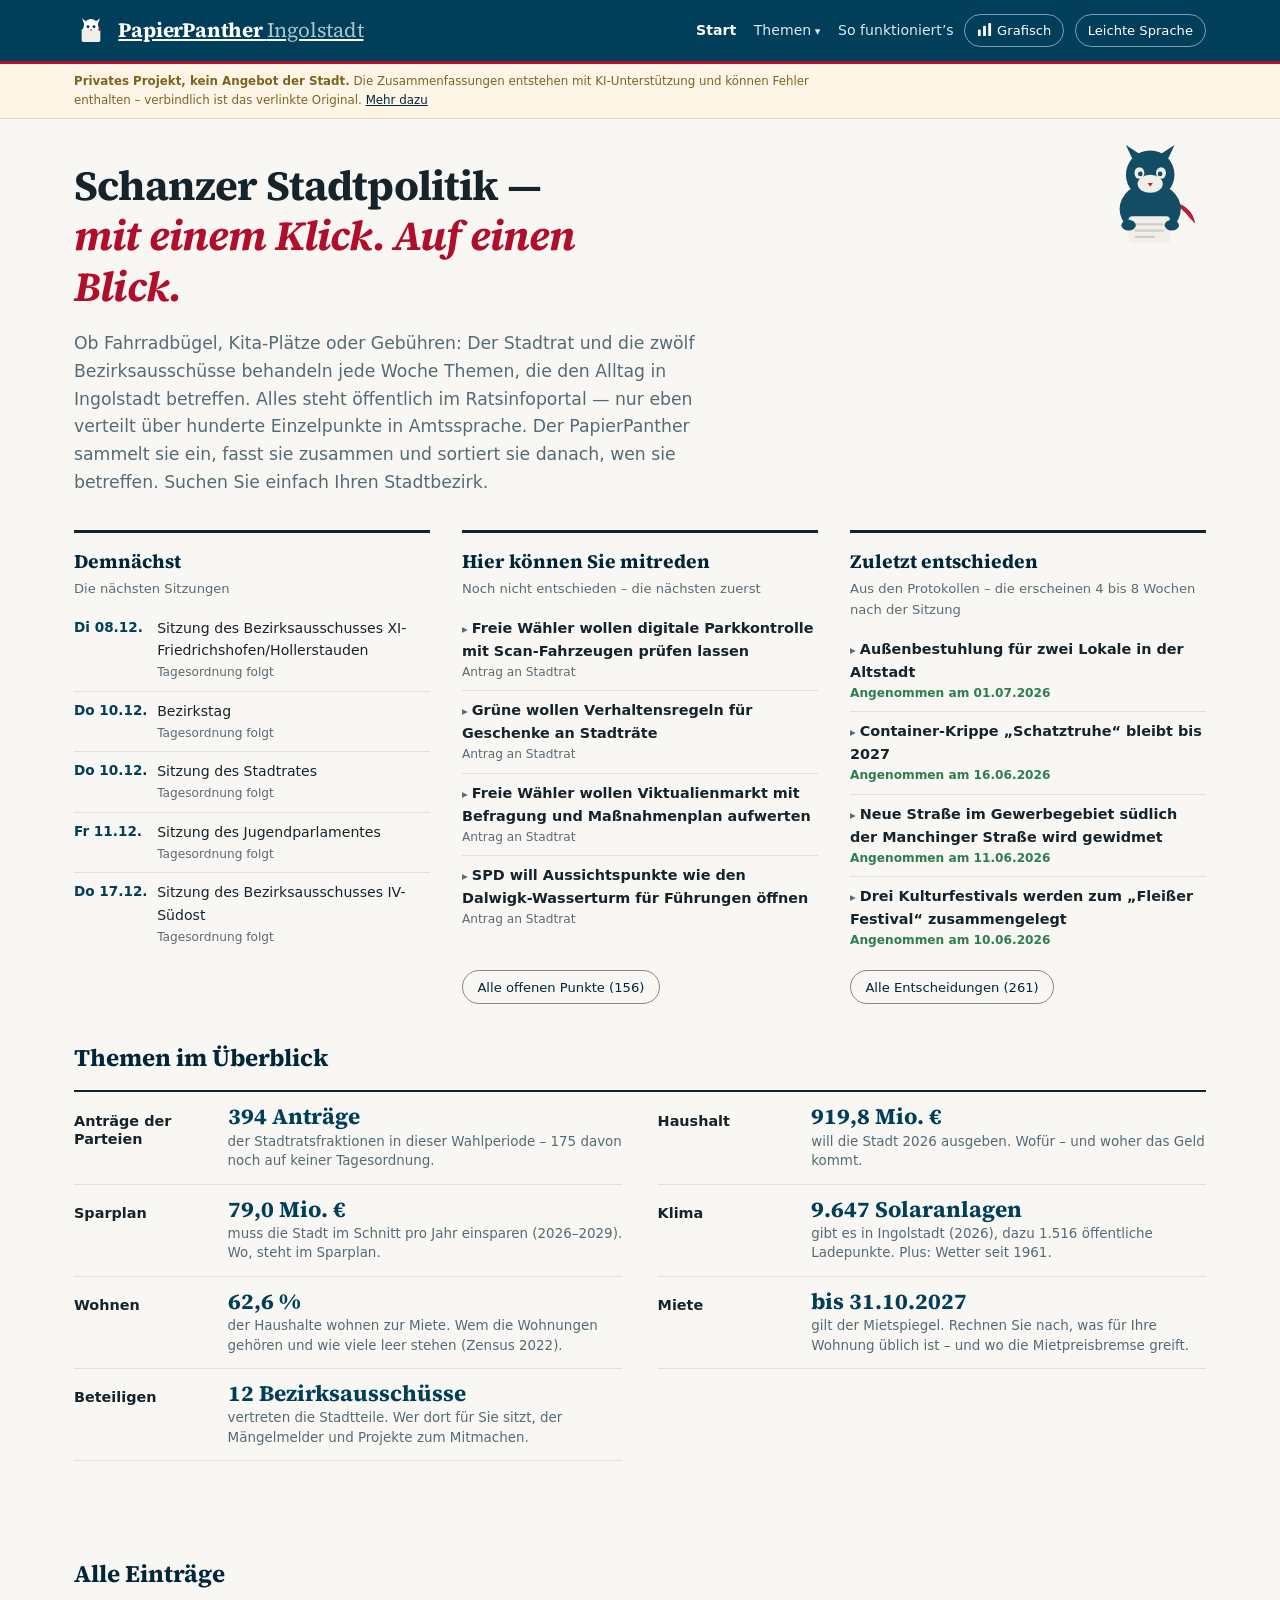
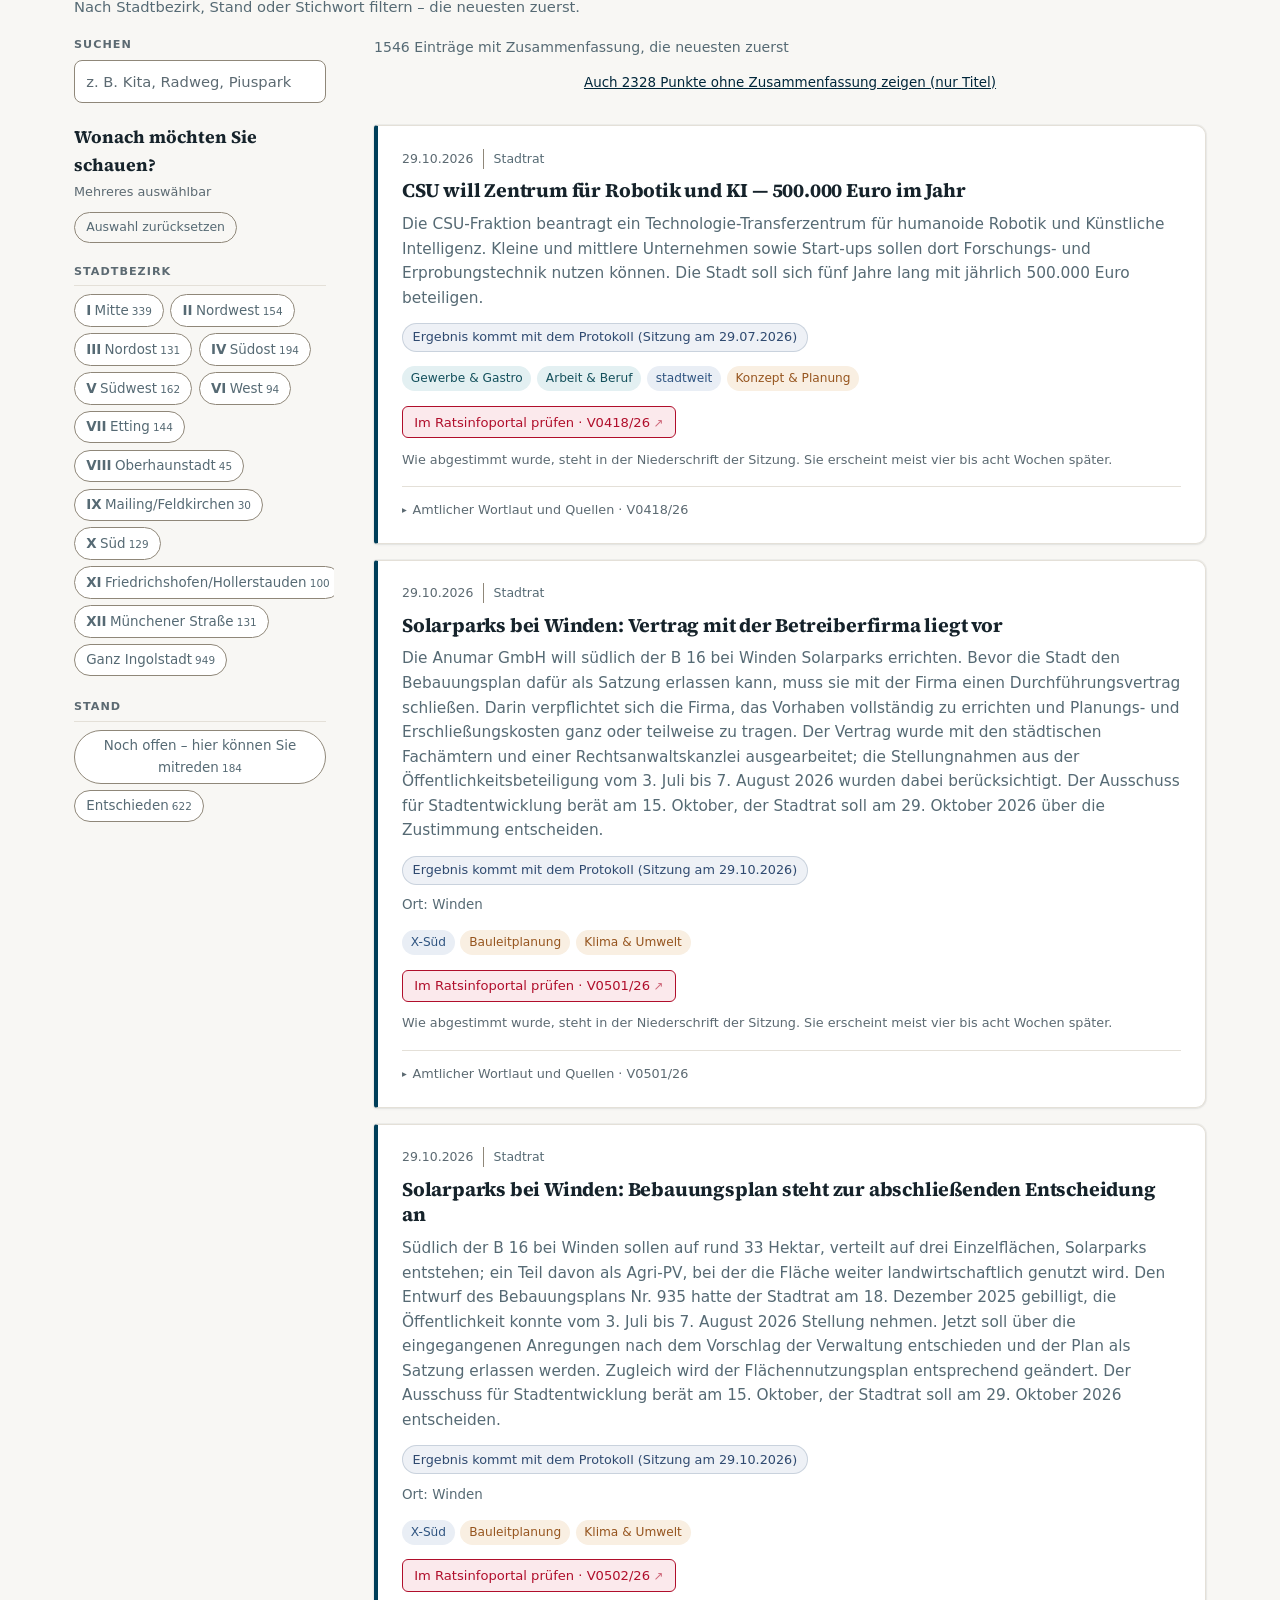
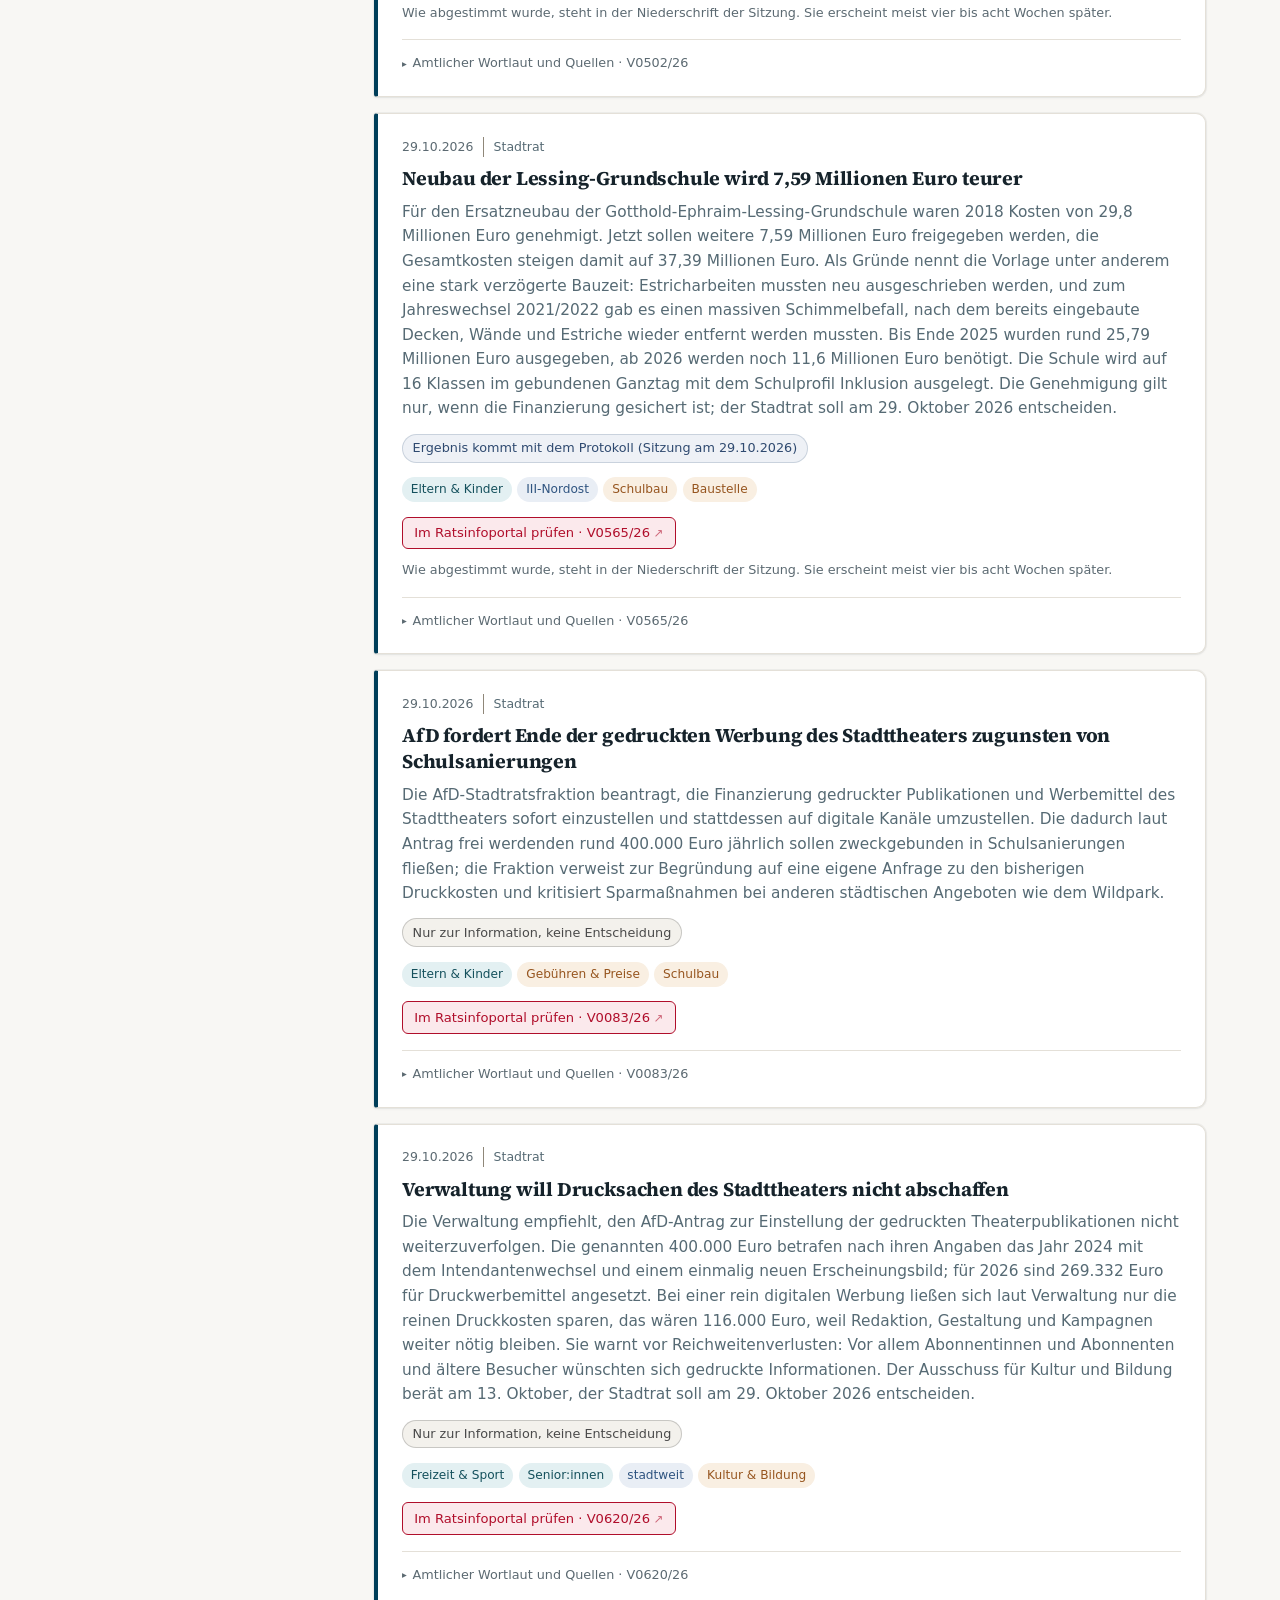
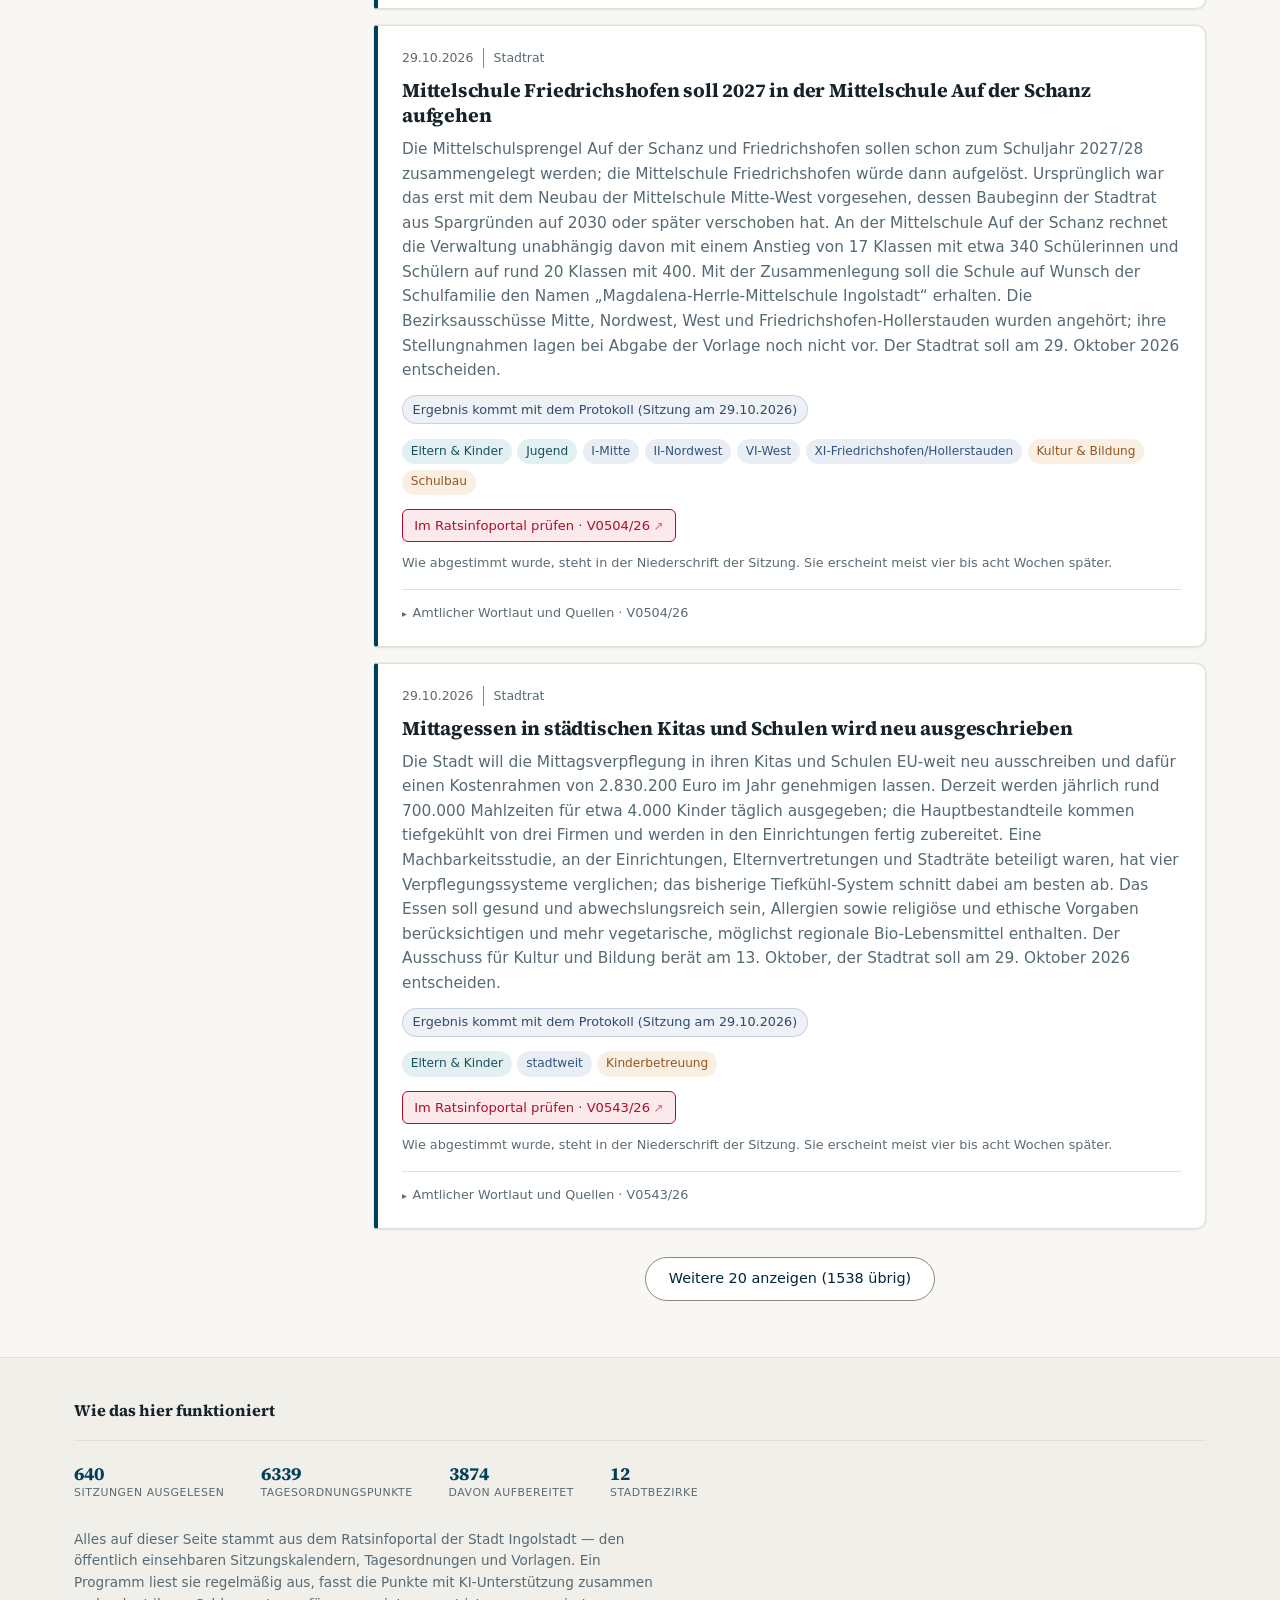
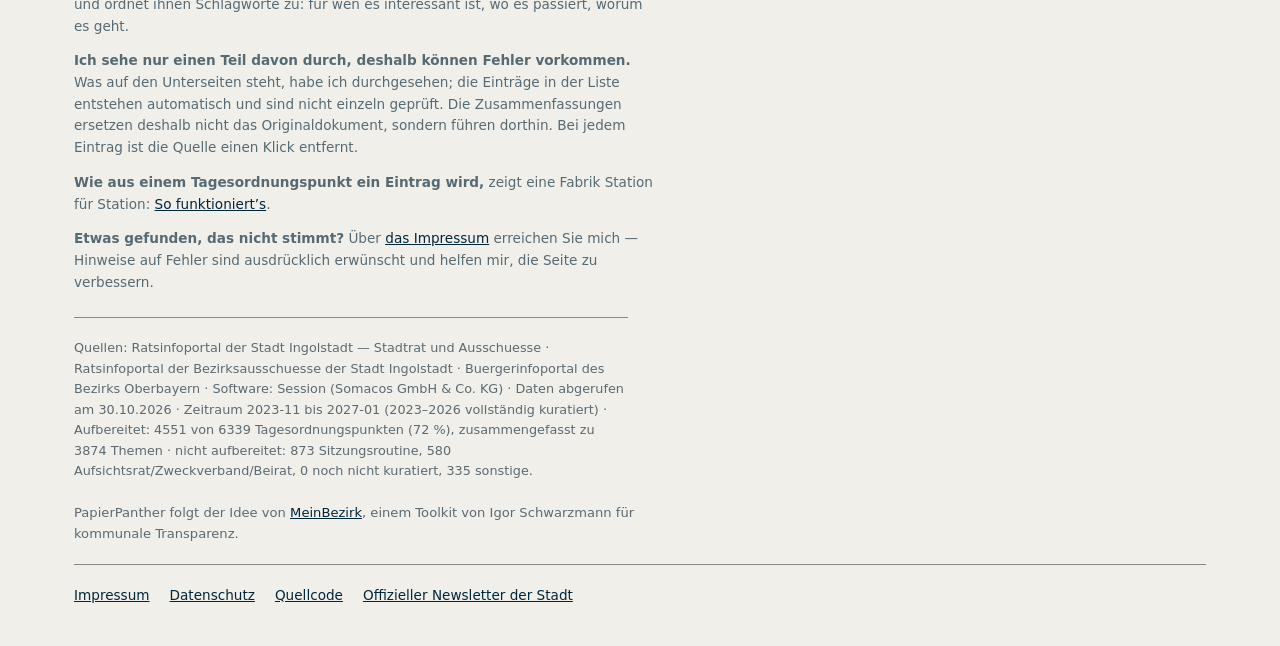
==== commit 78bfcf05: "Grafische Fassung: Knopf „Grafisch“ auf Start- und Themenseiten - grafik/kern.js setzt neben „Leicht" ====
--- a/index.html
+++ b/index.html
@@ -1903,6 +1903,7 @@
 <script src="data/themen.js" defer></script>
 <script src="themen-kacheln.js" defer></script>
 <script src="kopf.js" defer></script>
+<script src="grafik/kern.js" defer></script>
 <script src="zaehler.js" defer></script>
 </body>
 </html>
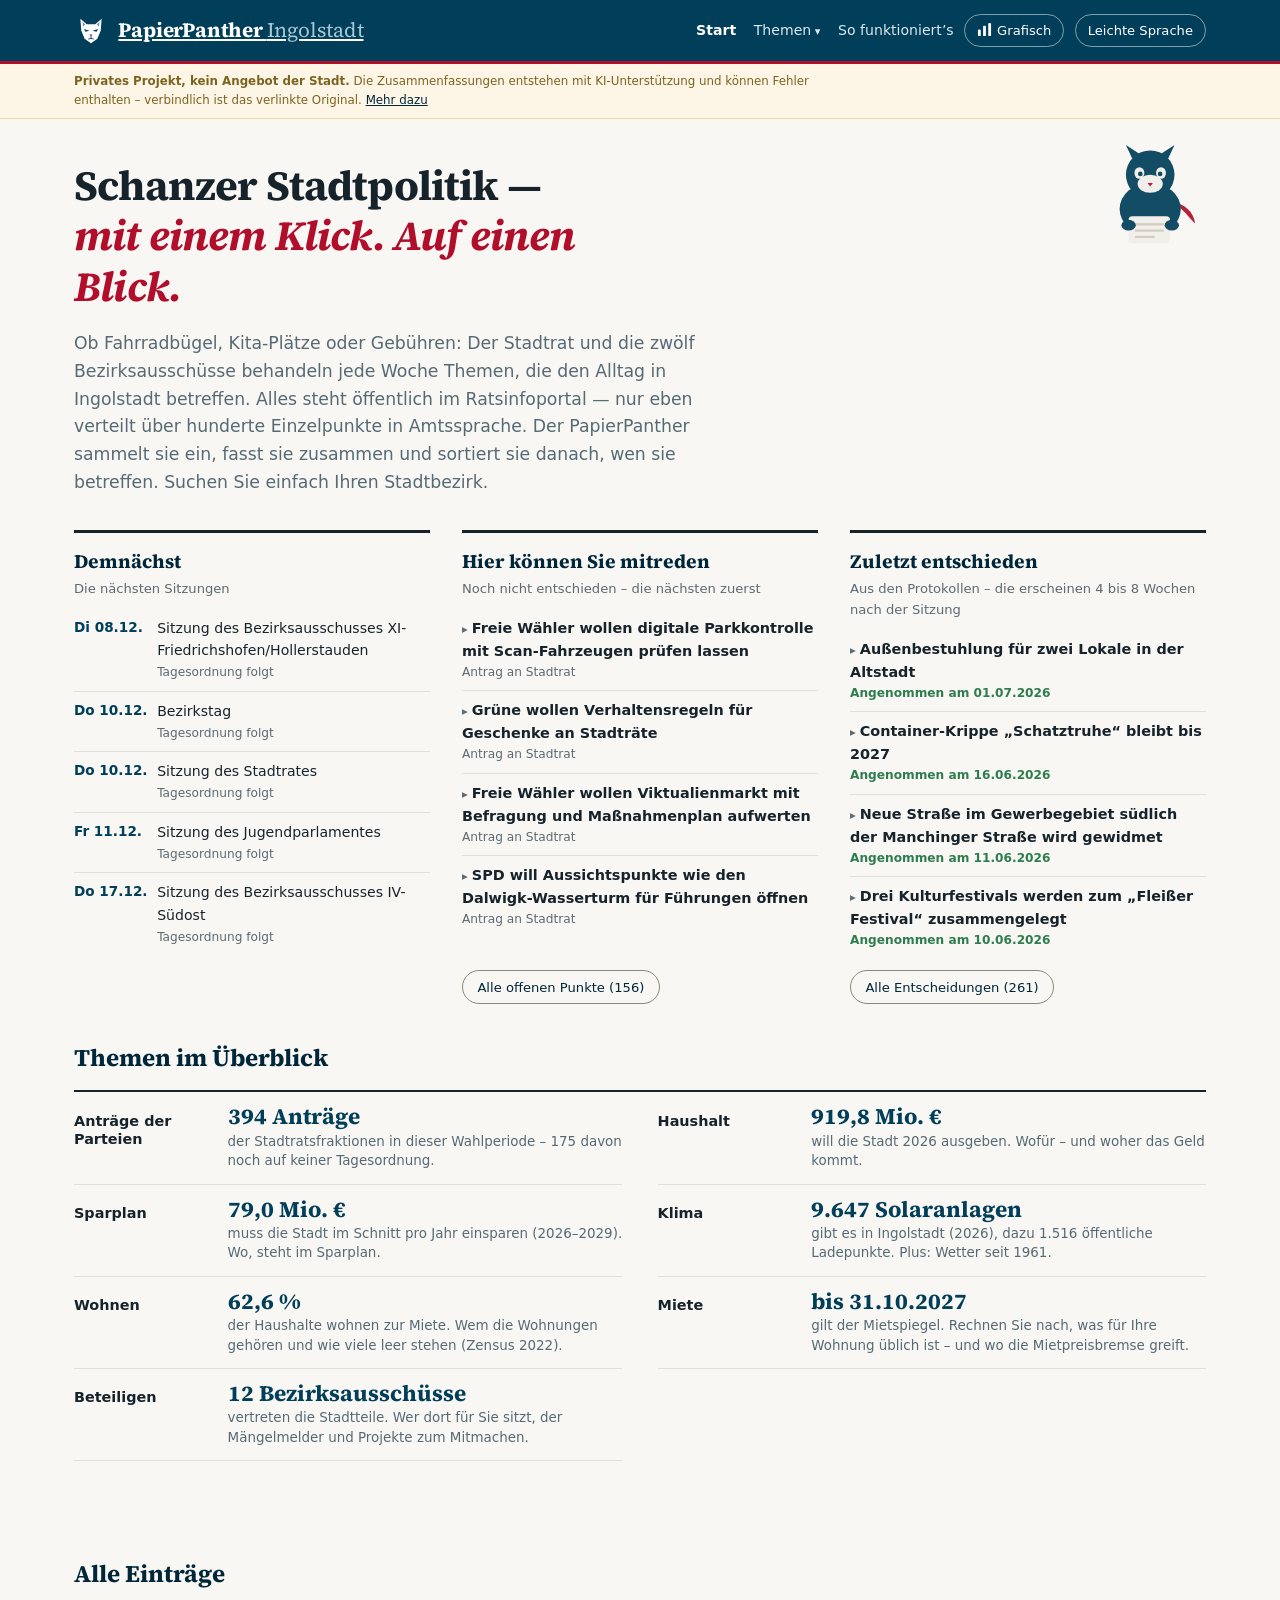
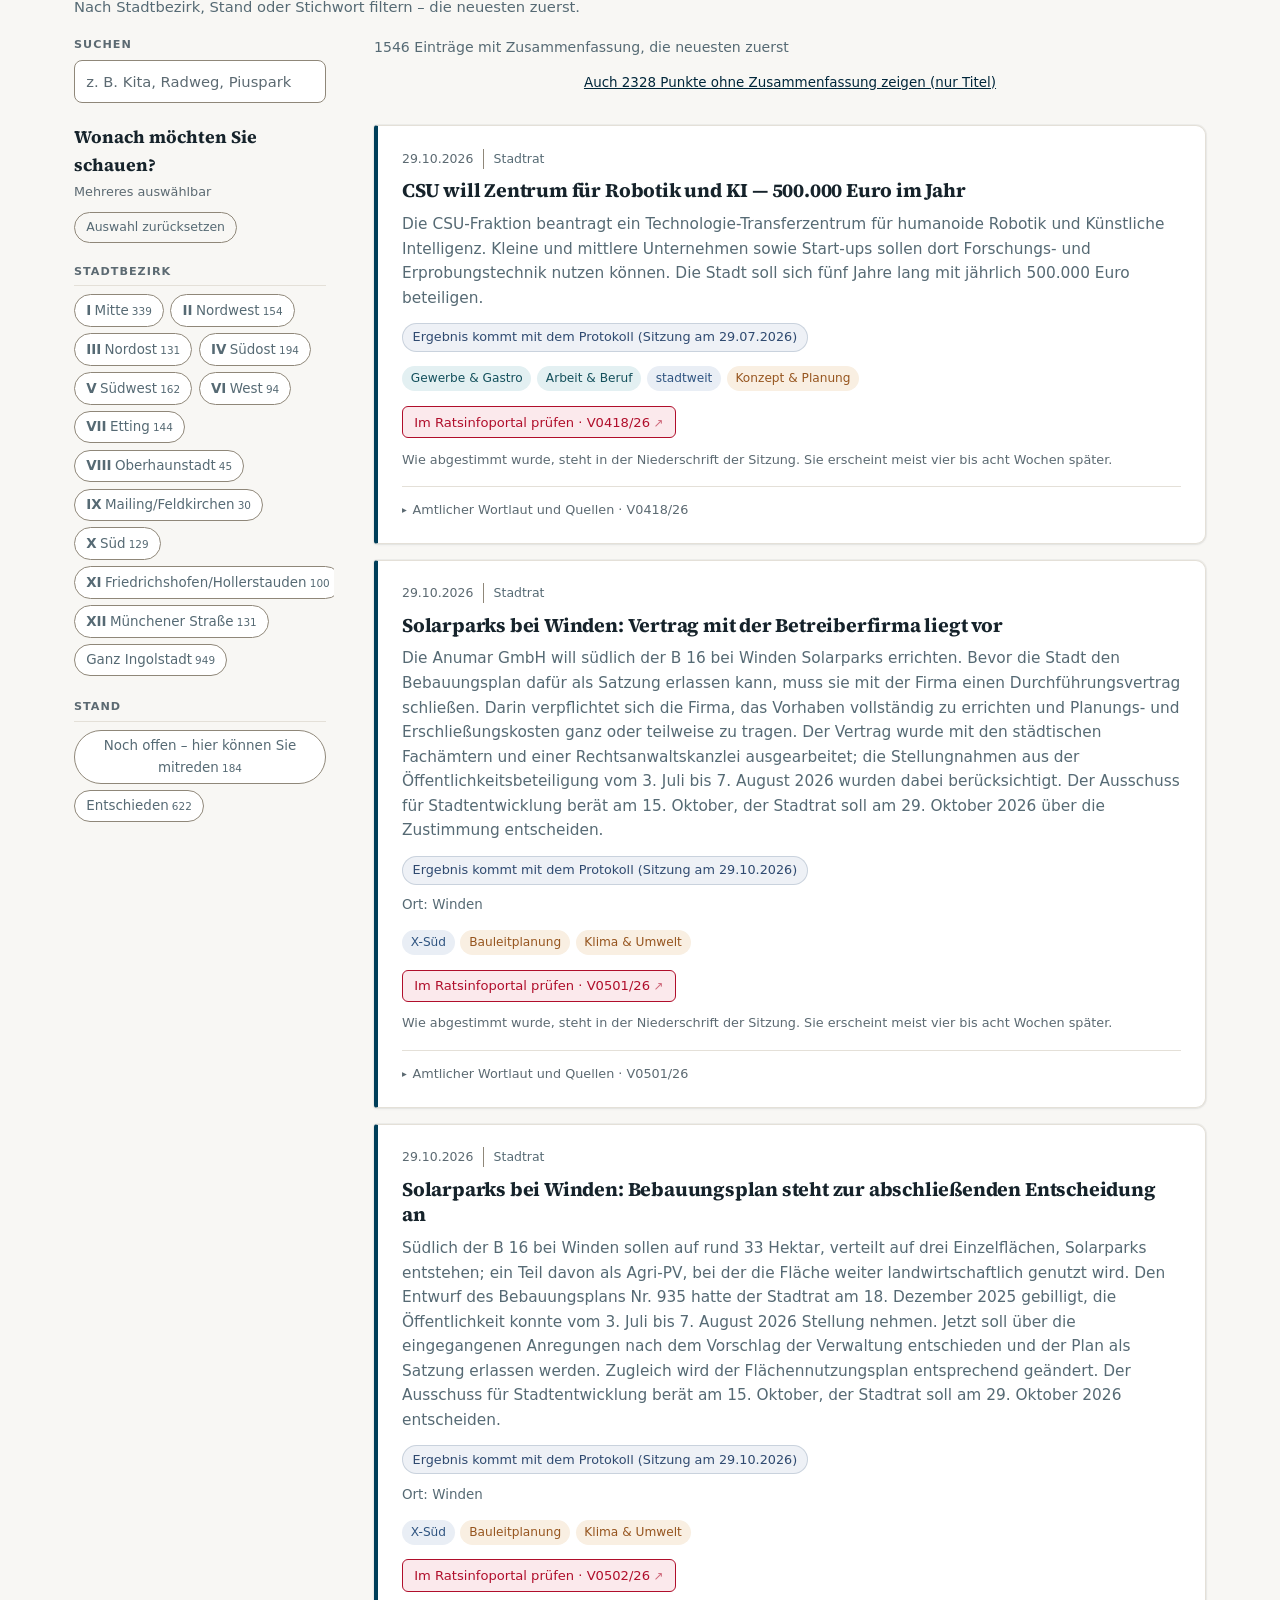
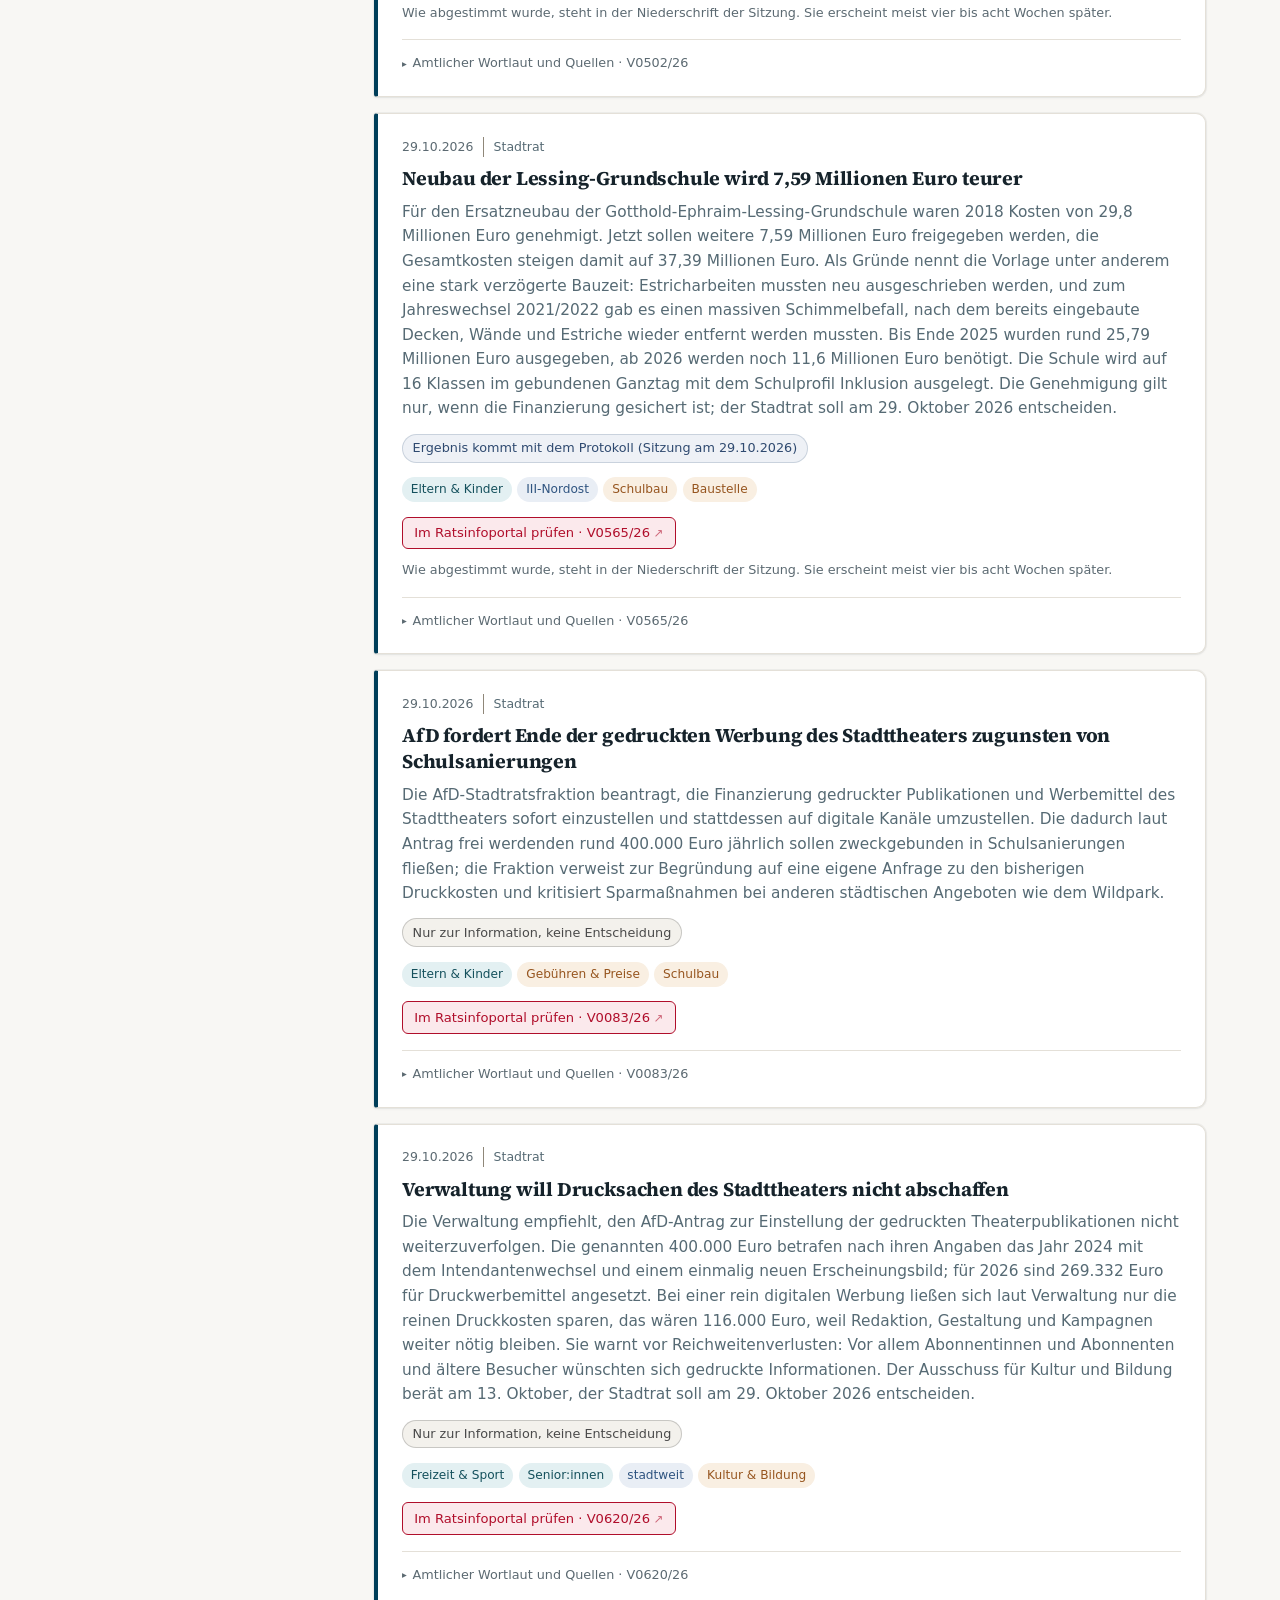
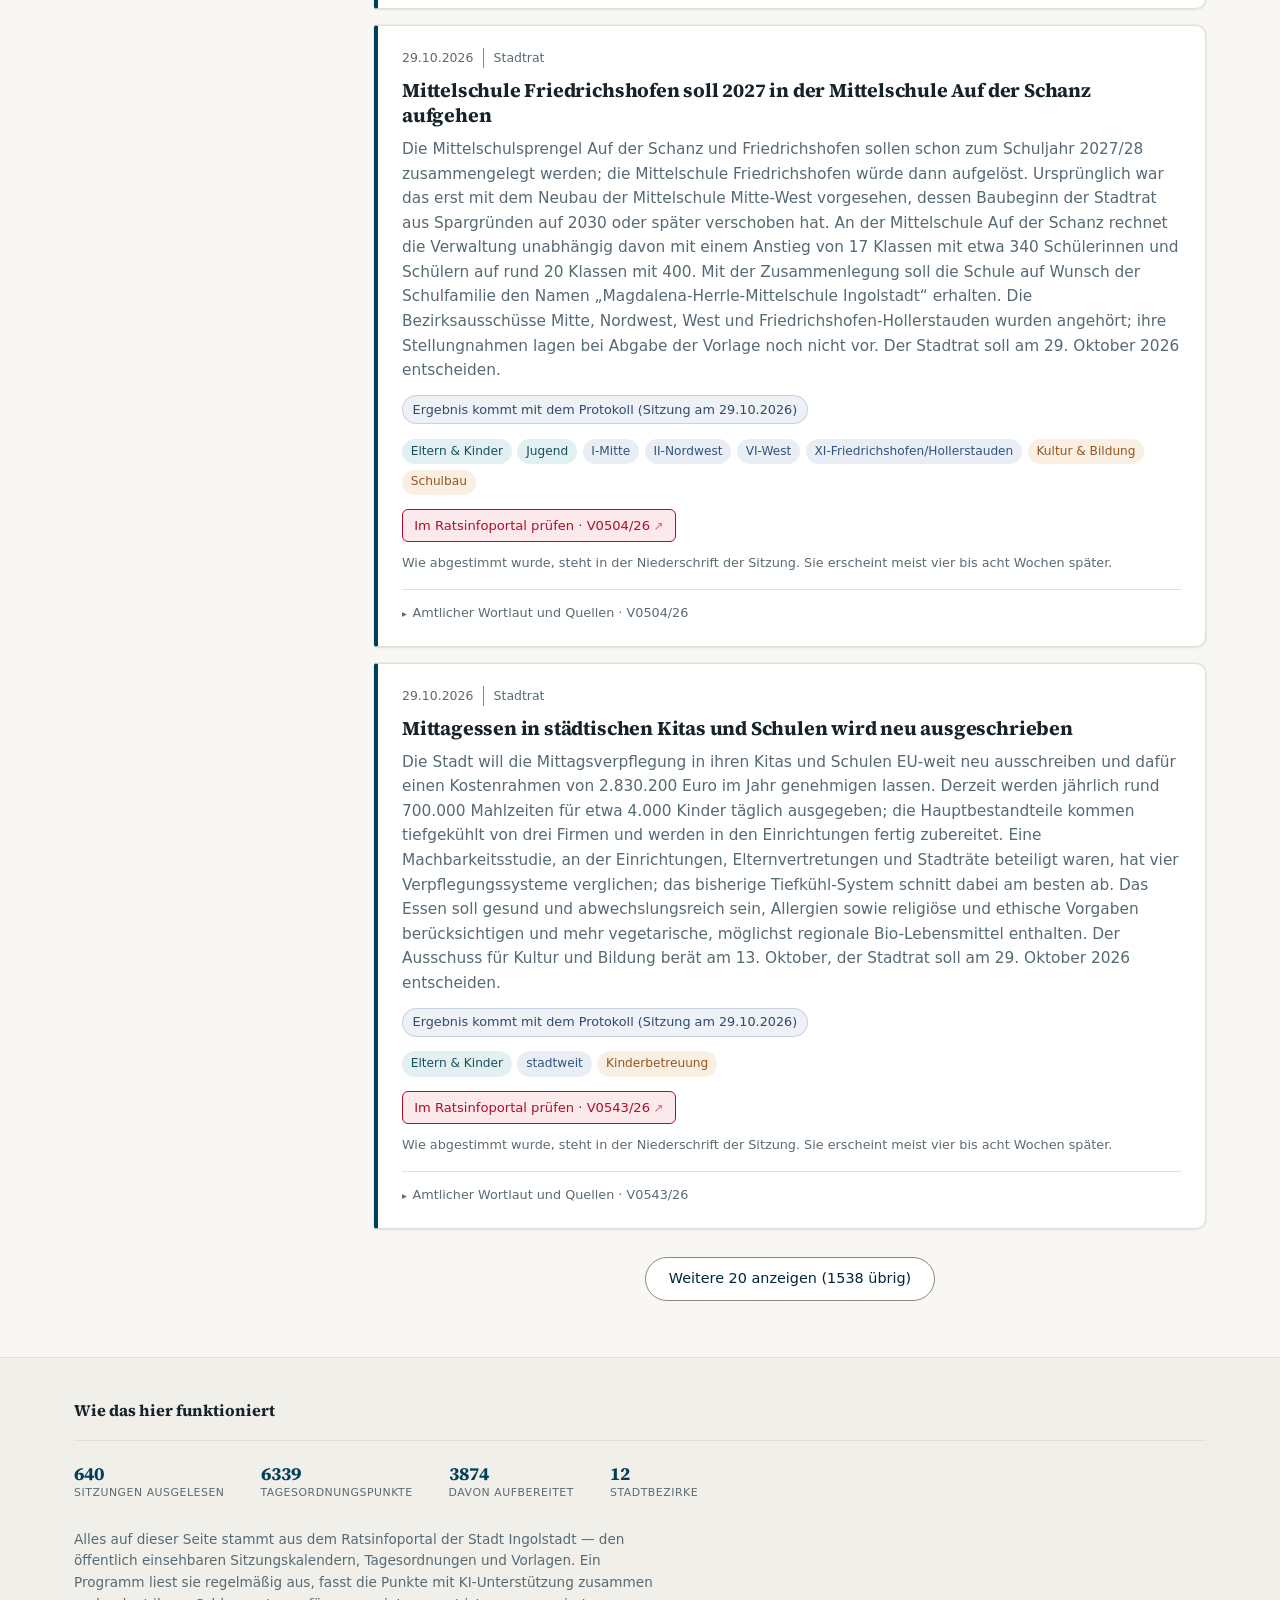
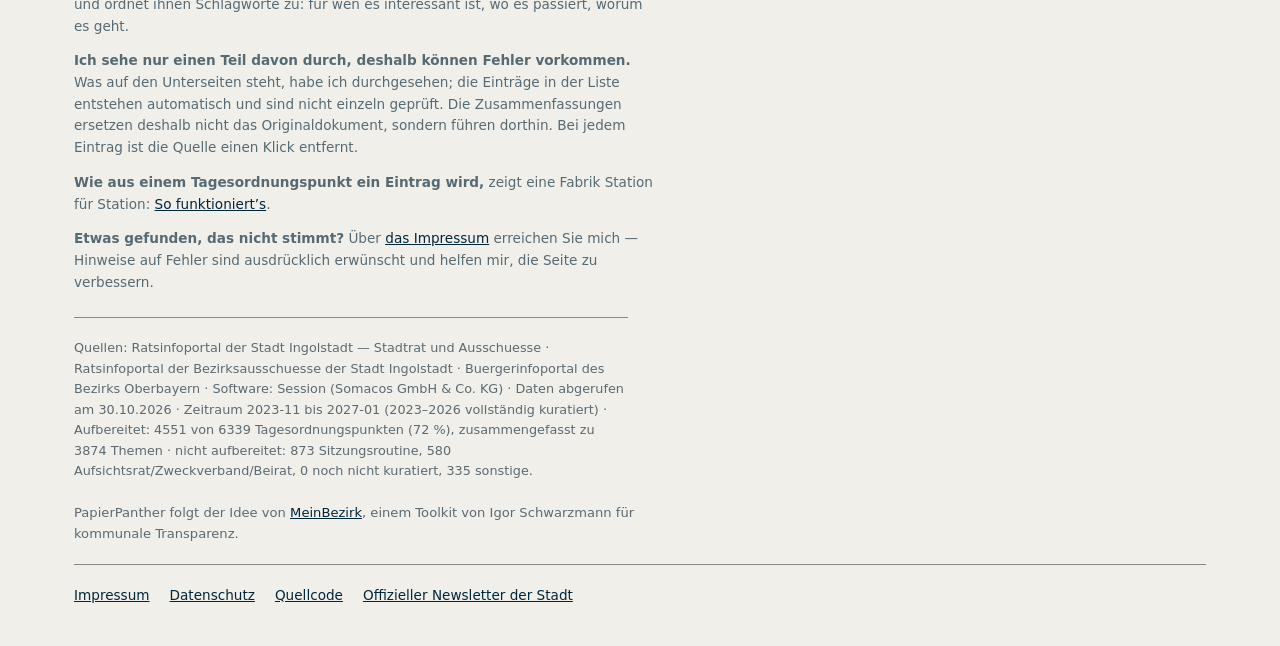
==== commit c0ed04a9: "Neues Logo: kantiger Pantherkopf statt rundem Panther Seitenkopf und Favicon auf allen Seiten sowie " ====
--- a/index.html
+++ b/index.html
@@ -24,7 +24,7 @@
 <meta name="twitter:title" content="PapierPanther — Schanzer Stadtpolitik. Mit einem Klick. Auf einen Blick.">
 <meta name="twitter:description" content="Der PapierPanther schnüffelt durchs Ingolstädter Ratsinfoportal und sortiert Entscheidungen nach Lebenslage, Ort und Anlass.">
 <meta name="twitter:image" content="https://schanzer-papierpanther.de/vorschau.png">
-<link rel="icon" href="data:image/svg+xml,%3Csvg xmlns='http://www.w3.org/2000/svg' viewBox='0 0 64 64'%3E%3Crect width='64' height='64' rx='14' fill='%23003E59'/%3E%3Cpath d='M18 30c0-8 5-15 14-15s14 7 14 15' fill='none' stroke='%23ffffff' stroke-width='2.4' stroke-linecap='round'/%3E%3Cpath d='M17 22c-2-4-2-8 1-11 1 3 1 6 3 8z' fill='%23ffffff'/%3E%3Cpath d='M47 22c2-4 2-8-1-11-1 3-1 6-3 8z' fill='%23ffffff'/%3E%3Ccircle cx='25' cy='31' r='3' fill='%23ffffff'/%3E%3Ccircle cx='39' cy='31' r='3' fill='%23ffffff'/%3E%3Cpath d='M30 38l2 3 2-3z' fill='%23B00E2B'/%3E%3C/svg%3E">
+<link rel="icon" href="data:image/svg+xml,%3Csvg xmlns='http://www.w3.org/2000/svg' viewBox='0 0 64 64'%3E%3Crect width='64' height='64' rx='14' fill='%23003E59'/%3E%3Cg transform='translate%286 5%29 scale%281.3%29'%3E      %3Cpath d='M7.5 5.5 L15 12 H25 L32.5 5.5 L31.5 19.5 L27.5 29 L20 34.5 L12.5 29 L8.5 19.5 Z' fill='%23fff'/%3E%3Cpath d='M10 9.2 L13.2 12.4 L10.6 15 Z M30 9.2 L26.8 12.4 L29.4 15 Z' fill='%23003E59' opacity='.55'/%3E%3Cpath d='M11.8 17.6 L18.2 19.6 L13.4 20.8 Z M28.2 17.6 L21.8 19.6 L26.6 20.8 Z' fill='%23003E59'/%3E%3Cpath d='M18.3 24.2 H21.7 L20 26.4 Z' fill='%23B00E2B'/%3E%3Cpath d='M20 26.4 V28.6 M17.2 29.4 L20 28.6 L22.8 29.4' stroke='%23003E59' stroke-width='1' fill='none' stroke-linecap='round' stroke-linejoin='round'/%3E%3C/g%3E%3C/svg%3E">
 <link rel="preload" href="schrift/source-serif-4-latin-700-normal.woff2" as="font" type="font/woff2" crossorigin>
 <link rel="stylesheet" href="schrift.css">
 <style>
@@ -559,14 +559,11 @@
 <header class="site-header">
   <div class="container">
     <svg class="logo-mark" width="34" height="34" viewBox="0 0 40 40" aria-hidden="true">
-      <rect x="9" y="17" width="22" height="16" rx="2" fill="#f1efe9"/>
-      <path d="M27 17h4v4z" fill="#B00E2B"/>
-      <path d="M11 18c0-7.5 4-12 9-12s9 4.5 9 12" fill="#fff"/>
-      <path d="M13 15 L9.5 5 L17.5 11.5 Z" fill="#fff"/>
-      <path d="M27 15 L30.5 5 L22.5 11.5 Z" fill="#fff"/>
-      <circle cx="16.5" cy="15" r="1.7" fill="#003E59"/>
-      <circle cx="23.5" cy="15" r="1.7" fill="#003E59"/>
-      <path d="M18.6 18.2l1.4 1.9 1.4-1.9z" fill="#B00E2B"/>
+      <path d="M7.5 5.5 L15 12 H25 L32.5 5.5 L31.5 19.5 L27.5 29 L20 34.5 L12.5 29 L8.5 19.5 Z" fill="#fff"/>
+      <path d="M10 9.2 L13.2 12.4 L10.6 15 Z M30 9.2 L26.8 12.4 L29.4 15 Z" fill="#003E59" opacity=".55"/>
+      <path d="M11.8 17.6 L18.2 19.6 L13.4 20.8 Z M28.2 17.6 L21.8 19.6 L26.6 20.8 Z" fill="#003E59"/>
+      <path d="M18.3 24.2 H21.7 L20 26.4 Z" fill="#B00E2B"/>
+      <path d="M20 26.4 V28.6 M17.2 29.4 L20 28.6 L22.8 29.4" stroke="#003E59" stroke-width="1" fill="none" stroke-linecap="round" stroke-linejoin="round"/>
     </svg>
     <a class="wordmark" href="index.html">PapierPanther <span>Ingolstadt</span></a>
     <button class="btn-leicht" id="btn-leicht" type="button" aria-pressed="false">Leichte Sprache</button>
@@ -749,9 +746,9 @@
   var ACHSEN = [
     { key: 'bezirk',     textId: 'achseBezirk' },
     { key: 'status',     textId: 'achseStatus' },
+    { key: 'ebene',      textId: 'achseEbene', mehr: true },
     { key: 'lebenslage', textId: 'achseLebenslage', mehr: true },
-    { key: 'anlass',     textId: 'achseAnlass', mehr: true },
-    { key: 'ebene',      textId: 'achseEbene', mehr: true }
+    { key: 'anlass',     textId: 'achseAnlass', mehr: true }
   ];
   var mehrFilterOffen = false;
   var aktiv = { status: [], lebenslage: [], bezirk: [], anlass: [], ebene: [] };
@@ -816,7 +813,7 @@
     blickTO: { n: 'Tagesordnung', l: 'Die Themen' },
     blickTOfolgt: { n: 'Tagesordnung folgt', l: 'Themen kommen noch' },
     blickOriginal: { n: 'Original ansehen', l: 'Original ansehen' },
-    mehrFilterAn: { n: 'Mehr Filter: Lebenslage, Anlass, Gremium ▾', l: 'Mehr Auswahl zeigen ▾' },
+    mehrFilterAn: { n: 'Mehr Filter: Gremium, Lebenslage, Anlass ▾', l: 'Mehr Auswahl zeigen ▾' },
     mehrFilterAus: { n: 'Weniger Filter ▴', l: 'Weniger Auswahl zeigen ▴' },
     listeTitel: { n: 'Alle Einträge', l: 'Alle Themen' },
     listeUnter: { n: 'Nach Stadtbezirk, Stand oder Stichwort filtern – die neuesten zuerst.', l: 'Hier können Sie suchen. Zum Beispiel nach Ihrem Stadt-Bezirk.' },
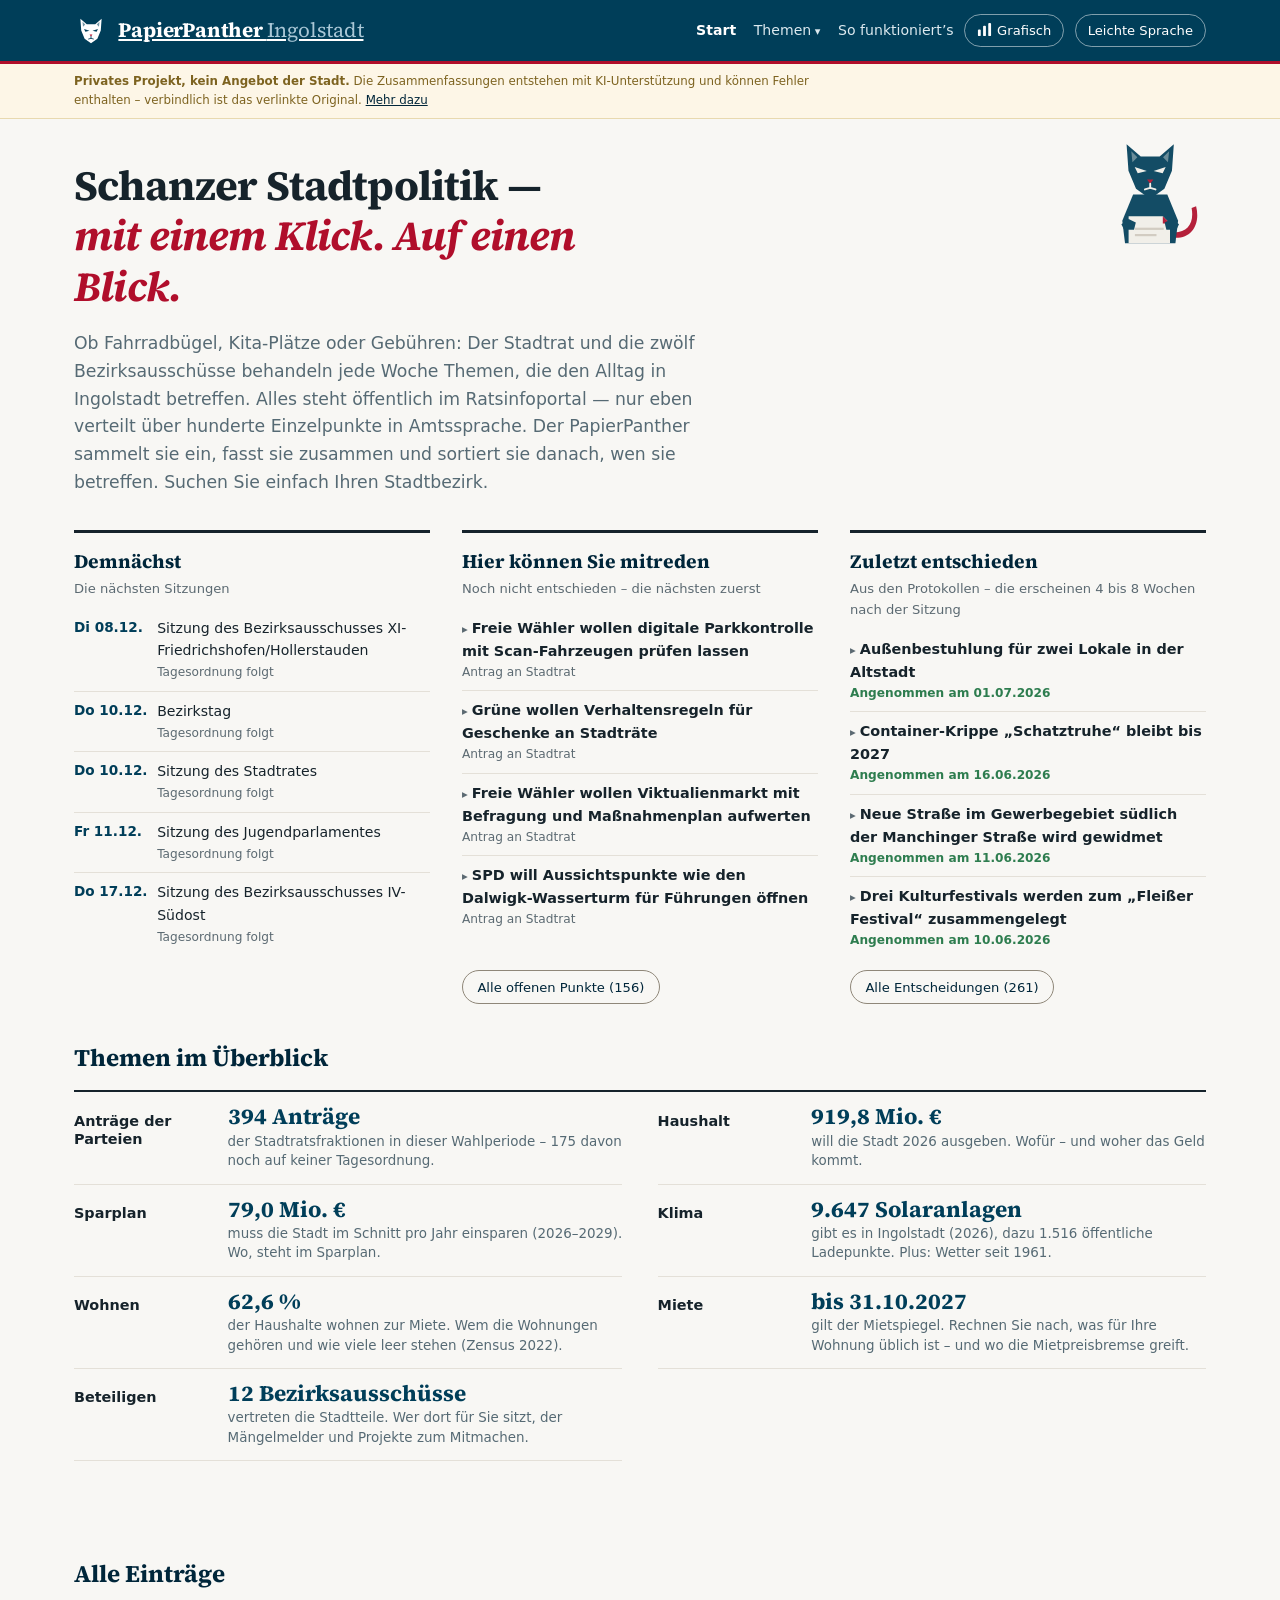
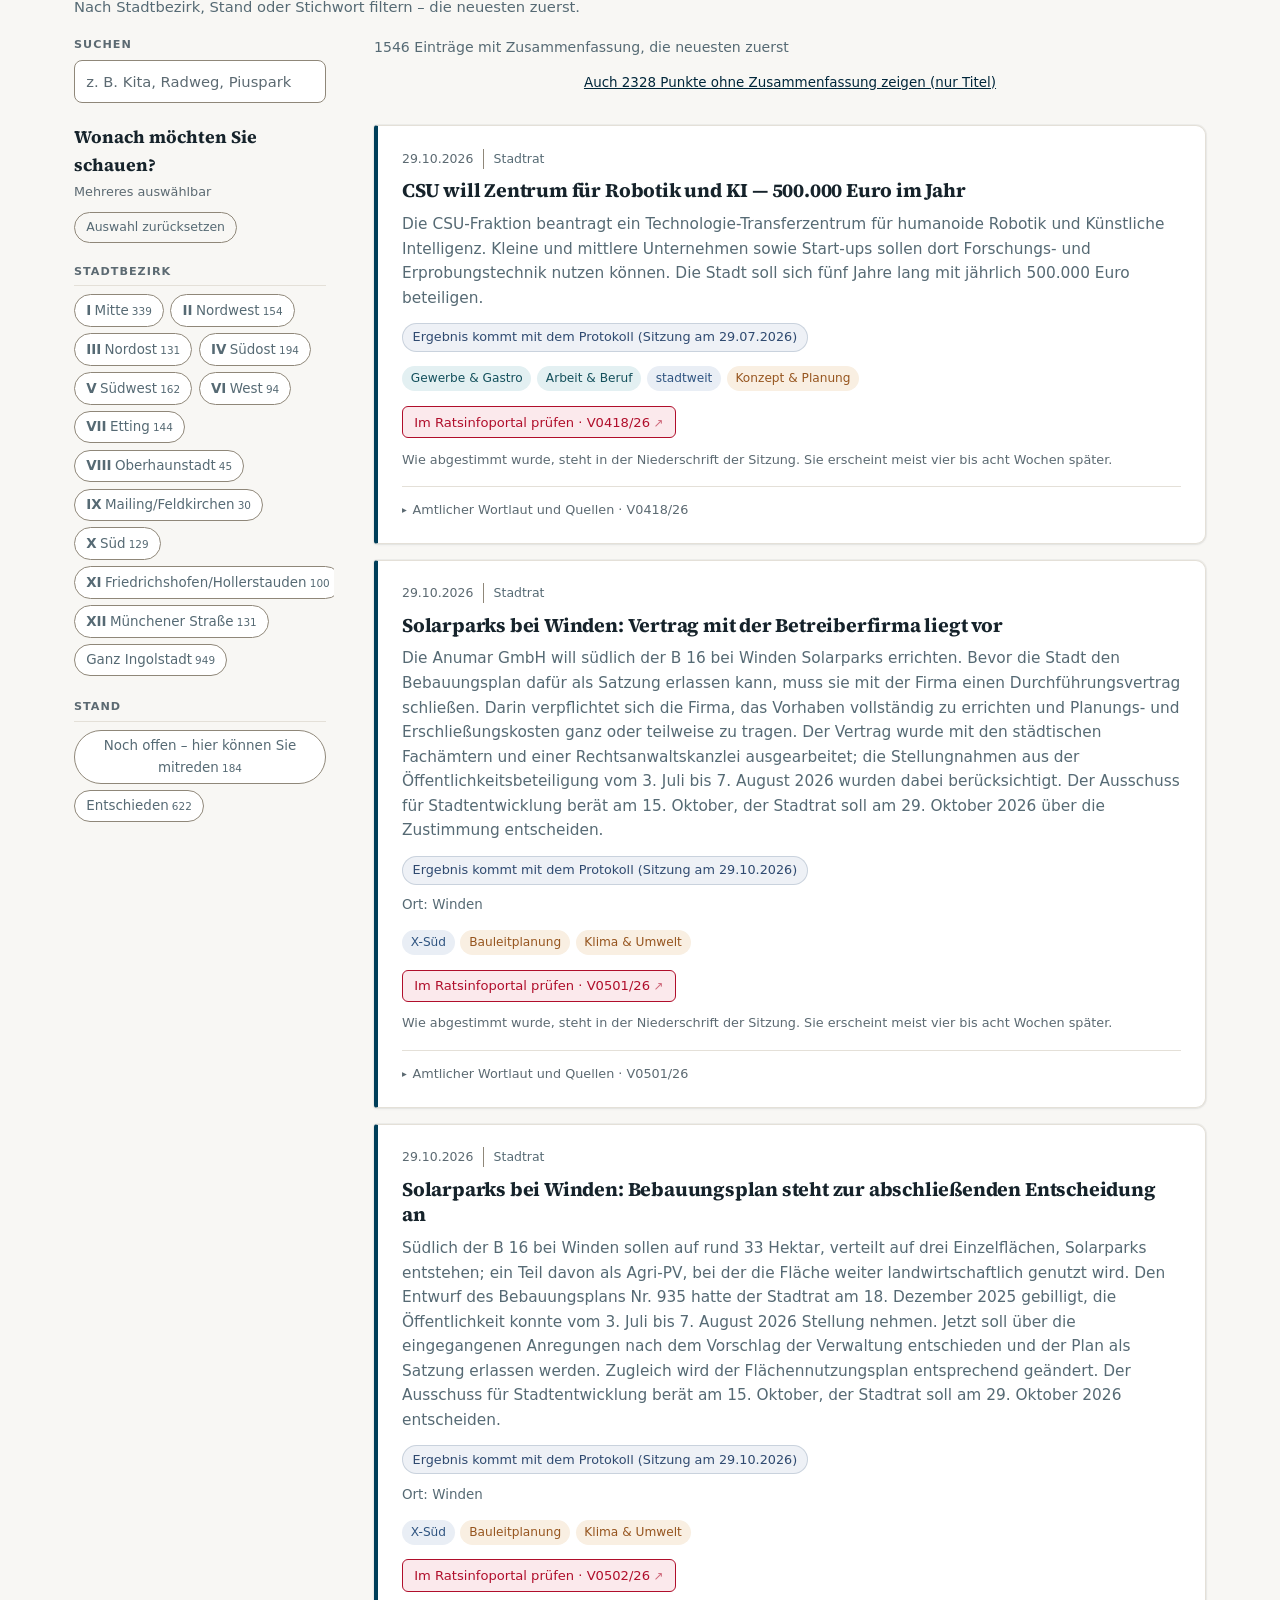
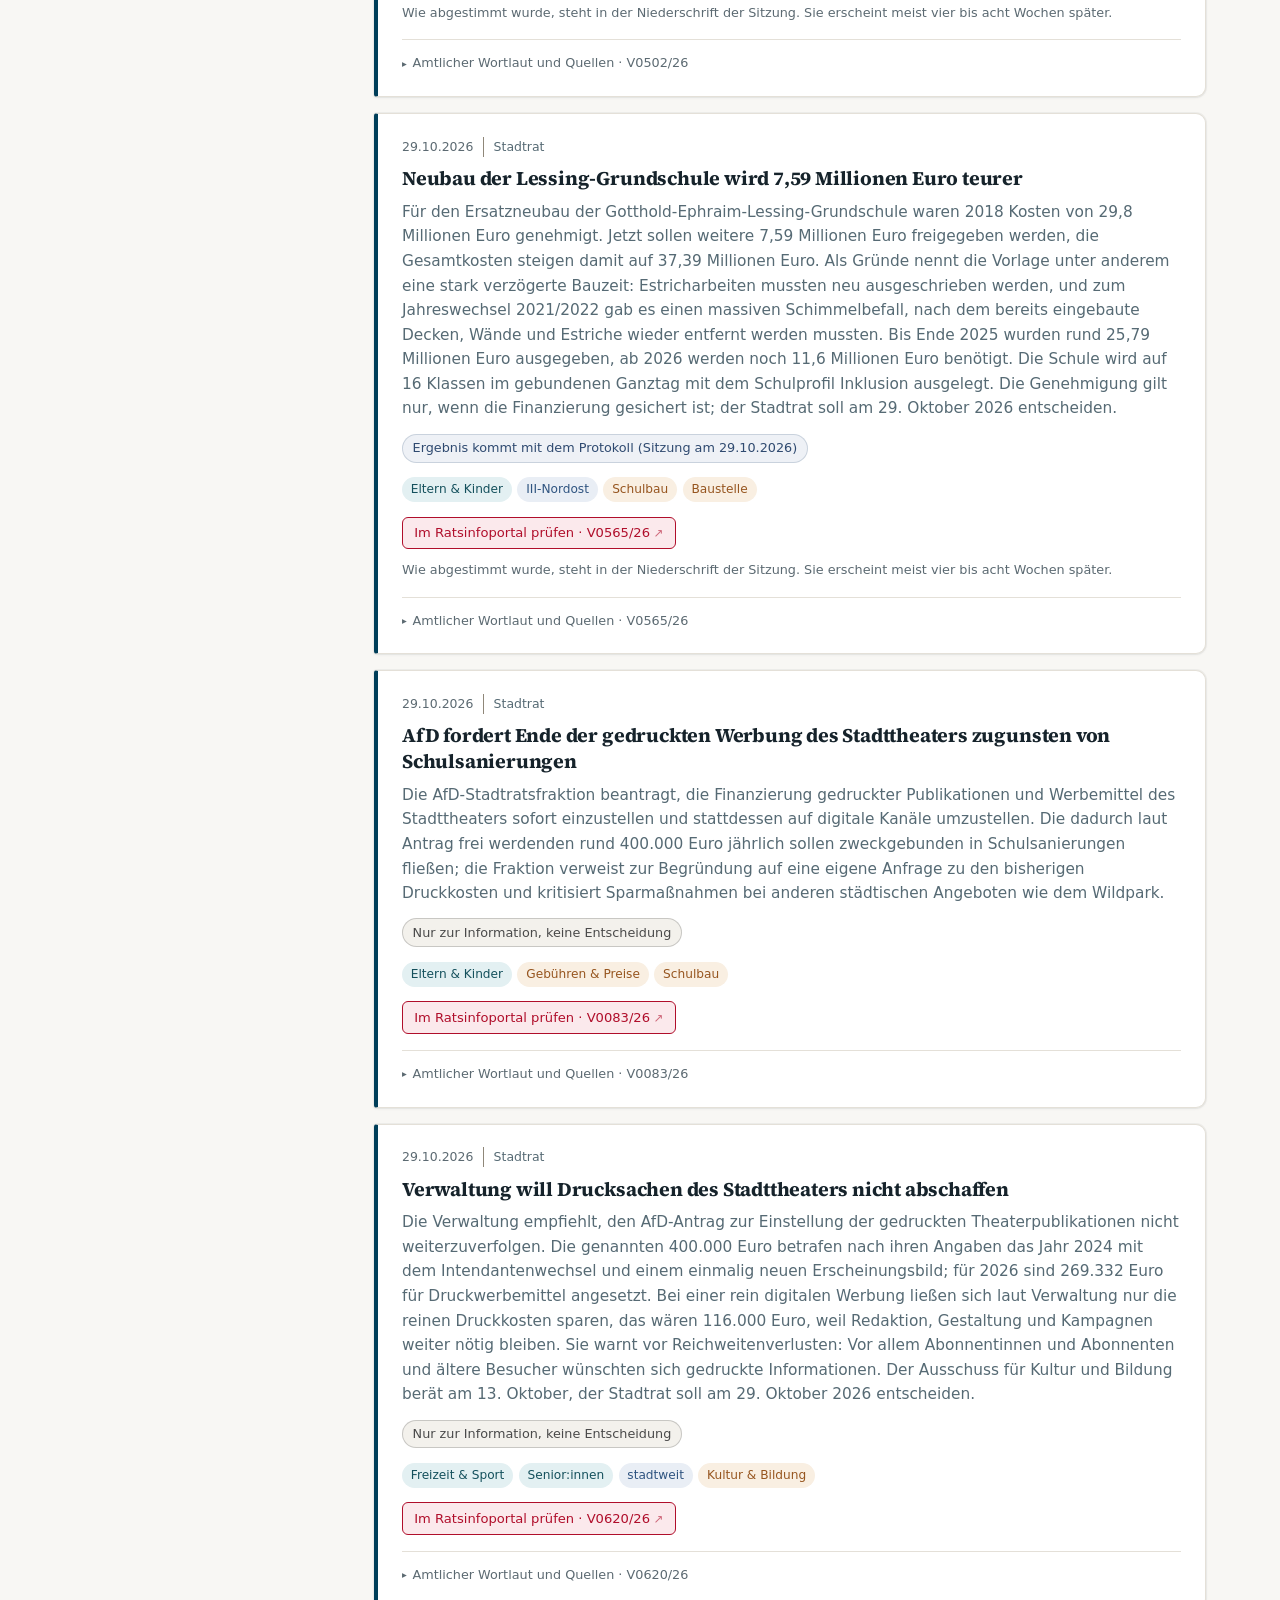
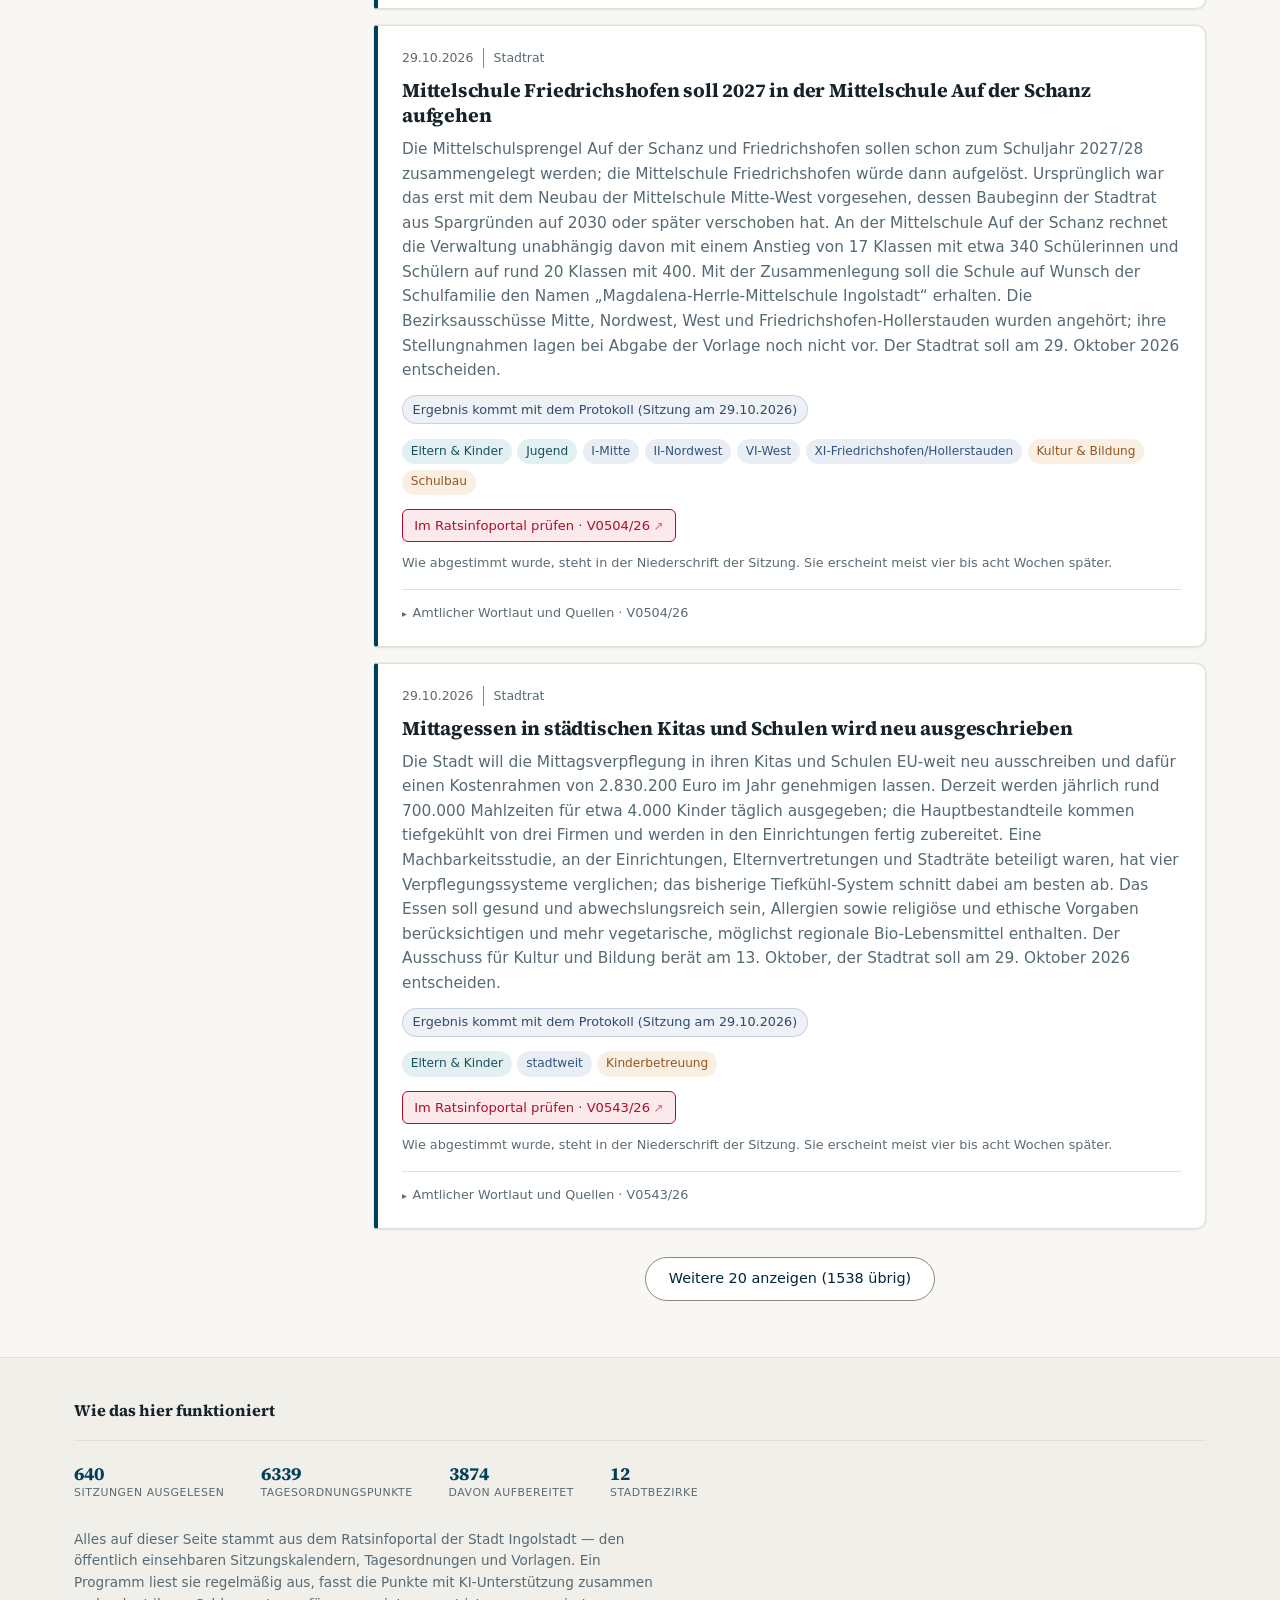
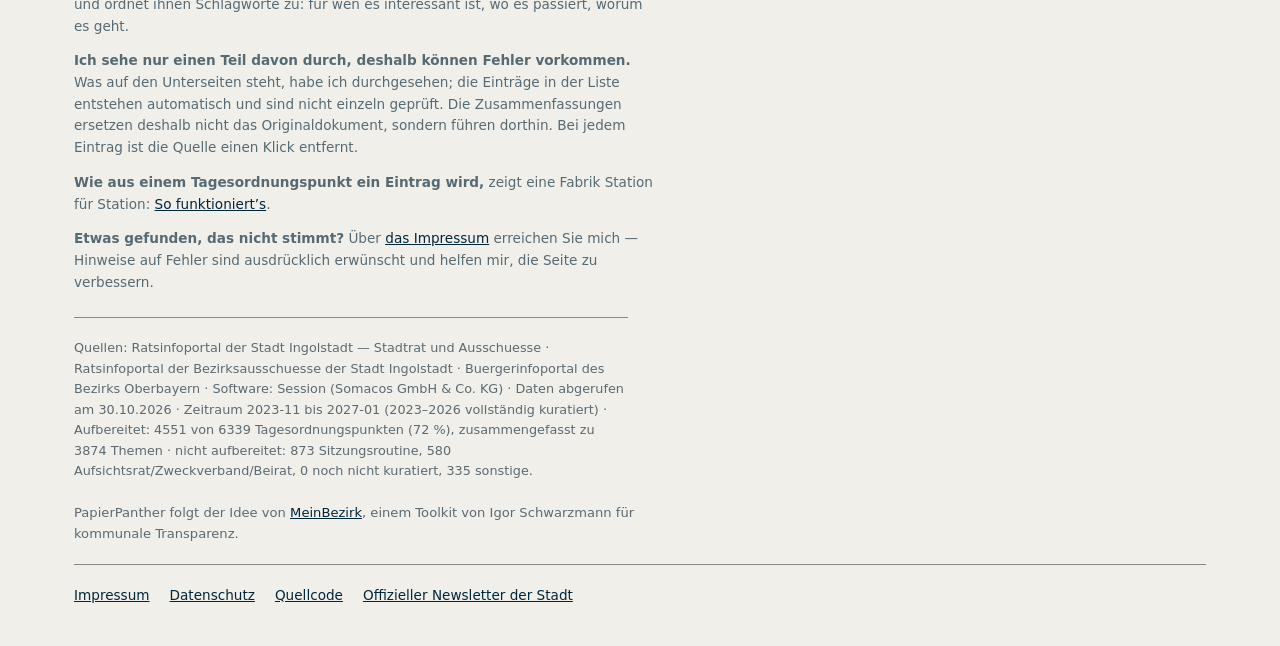
==== commit 36bf9055: "Panther-Figur im Stil des neuen Logos Startseite und Erzähler der grafischen Fassung zeigen den kant" ====
--- a/index.html
+++ b/index.html
@@ -581,23 +581,15 @@
   <section class="hero">
     <div class="container">
       <svg class="hero-mascot" viewBox="0 0 120 120" aria-hidden="true">
-        <path d="M84 73c11 1 22 9 24 23-2-1-16-19-24-23z" fill="#B00E2B"/>
-        <ellipse cx="58" cy="80" rx="34" ry="29" fill="#003E59"/>
-        <rect x="34" y="88" width="46" height="30" rx="4" fill="#f1efe9"/>
-        <line x1="41" y1="97" x2="73" y2="97" stroke="#cfc9be" stroke-width="2.5"/>
-        <line x1="41" y1="104" x2="73" y2="104" stroke="#cfc9be" stroke-width="2.5"/>
-        <line x1="41" y1="111" x2="63" y2="111" stroke="#cfc9be" stroke-width="2.5"/>
-        <ellipse cx="34" cy="98" rx="8" ry="6" fill="#003E59"/>
-        <ellipse cx="82" cy="98" rx="8" ry="6" fill="#003E59"/>
-        <circle cx="58" cy="42" r="27" fill="#003E59"/>
-        <path d="M38 24 L31 9 L48 20 Z" fill="#003E59"/>
-        <path d="M78 24 L85 9 L68 20 Z" fill="#003E59"/>
-        <ellipse cx="58" cy="52" rx="14" ry="10" fill="#f1efe9"/>
-        <ellipse cx="46" cy="40" rx="5.5" ry="6.5" fill="#f1efe9"/>
-        <ellipse cx="70" cy="40" rx="5.5" ry="6.5" fill="#f1efe9"/>
-        <circle cx="47" cy="41" r="2.6" fill="#003E59"/>
-        <circle cx="69" cy="41" r="2.6" fill="#003E59"/>
-        <path d="M55 51l3 4 3-4z" fill="#B00E2B"/>
+        <path d="M85 106 C100 106 107 95 104 79 L109 77 C114 97 104 113 85 112 Z" fill="#B00E2B"/>
+        <path d="M30 118 L27 93 L39 64 H77 L89 93 L86 118 Z" fill="#003E59"/>
+        <path d="M34 88 H72 L80 96 V118 H34 Z" fill="#f1efe9"/>
+        <path d="M72 88 V96 H80 Z" fill="#B00E2B"/>
+        <line x1="41" y1="102" x2="73" y2="102" stroke="#cfc9be" stroke-width="2.5"/>
+        <line x1="41" y1="109" x2="65" y2="109" stroke="#cfc9be" stroke-width="2.5"/>
+        <path d="M26 97 L34 91 L42 95 L40 103 L29 103 Z" fill="#003E59"/>
+        <path d="M90 97 L82 91 L74 95 L76 103 L87 103 Z" fill="#003E59"/>
+        <g transform="translate(16 -3.5) scale(2.1)"><path d="M7.5 5.5 L15 12 H25 L32.5 5.5 L31.5 19.5 L27.5 29 L20 34.5 L12.5 29 L8.5 19.5 Z" fill="#003E59"/><path d="M10 9.2 L13.2 12.4 L10.6 15 Z M30 9.2 L26.8 12.4 L29.4 15 Z" fill="#f1efe9" opacity=".4"/><path d="M11.8 17.6 L18.2 19.6 L13.4 20.8 Z M28.2 17.6 L21.8 19.6 L26.6 20.8 Z" fill="#f1efe9"/><path d="M18.3 24.2 H21.7 L20 26.4 Z" fill="#B00E2B"/><path d="M20 26.4 V28.6 M17.2 29.4 L20 28.6 L22.8 29.4" stroke="#f1efe9" stroke-width="1" fill="none" stroke-linecap="round" stroke-linejoin="round"/></g>
       </svg>
       <h1 id="hero-h1">Schanzer Stadtpolitik —<br><em>mit einem Klick. Auf einen Blick.</em></h1>
       <p id="hero-p">
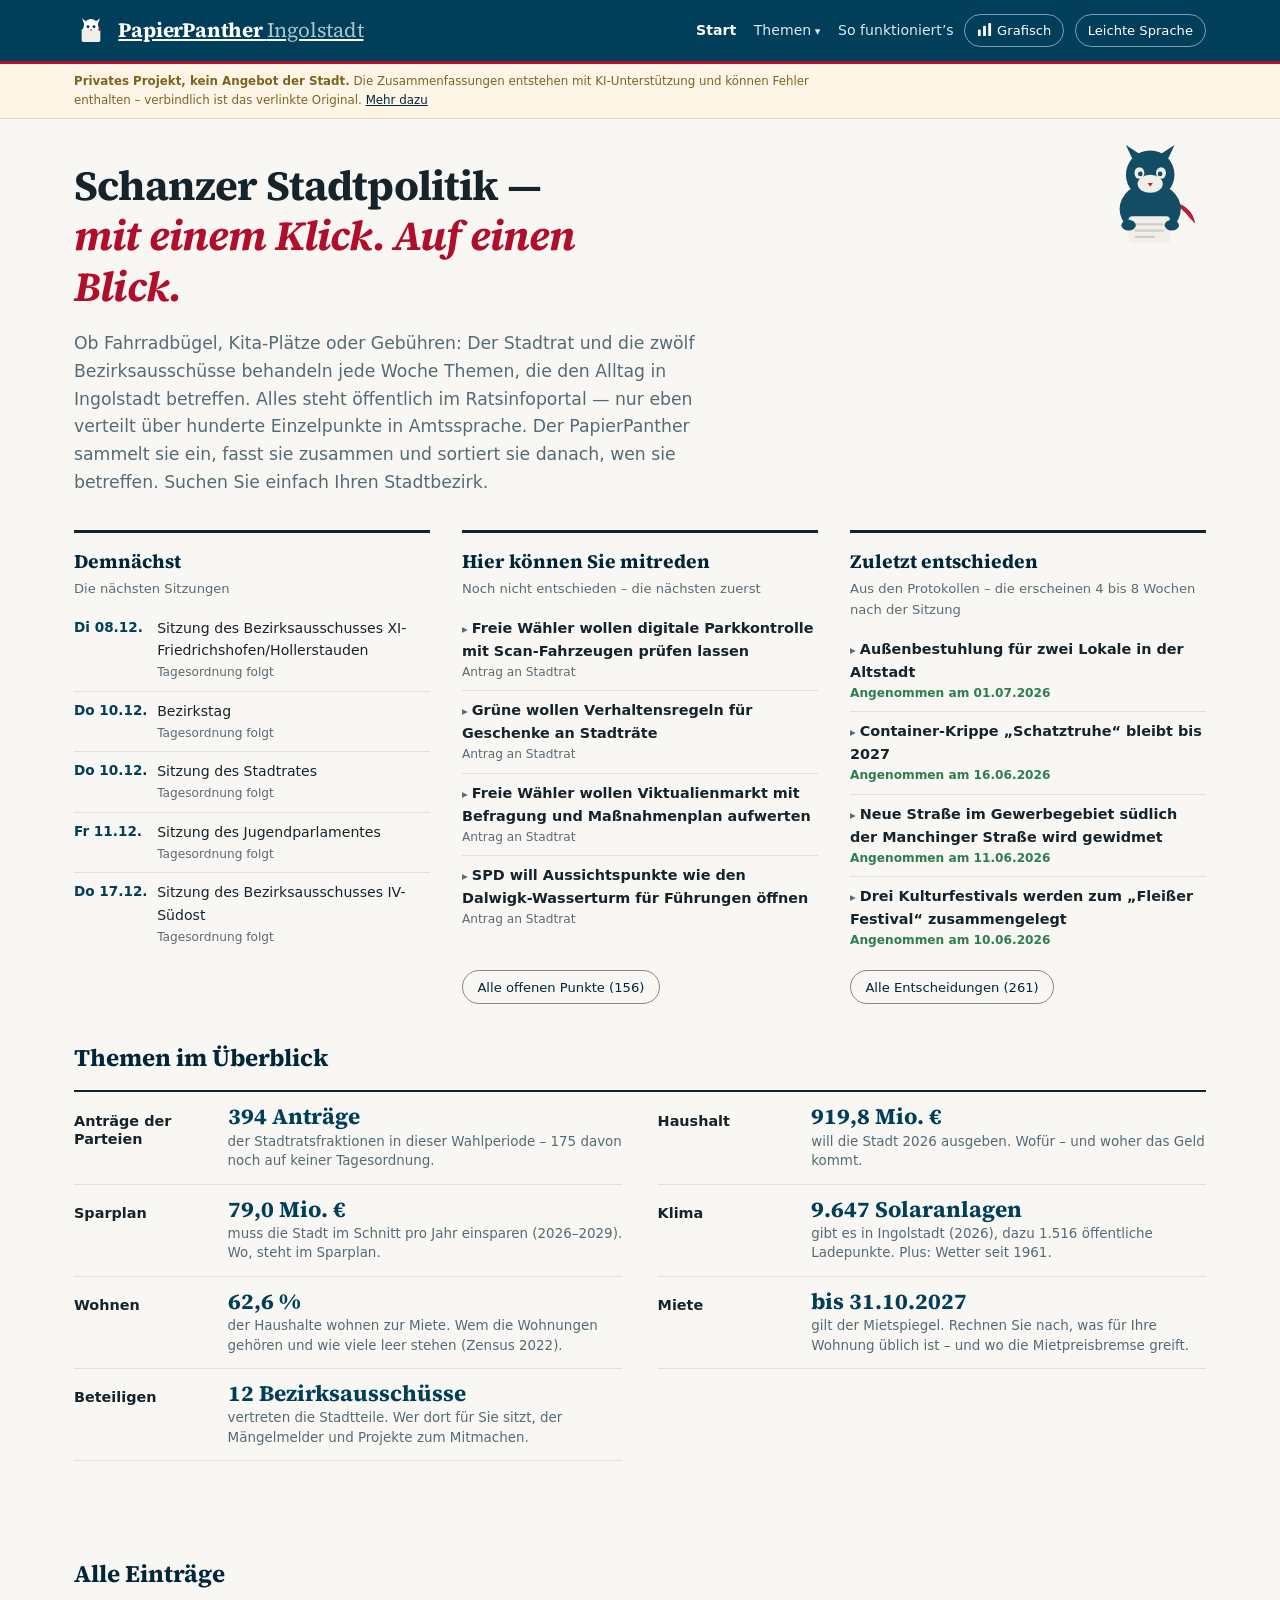
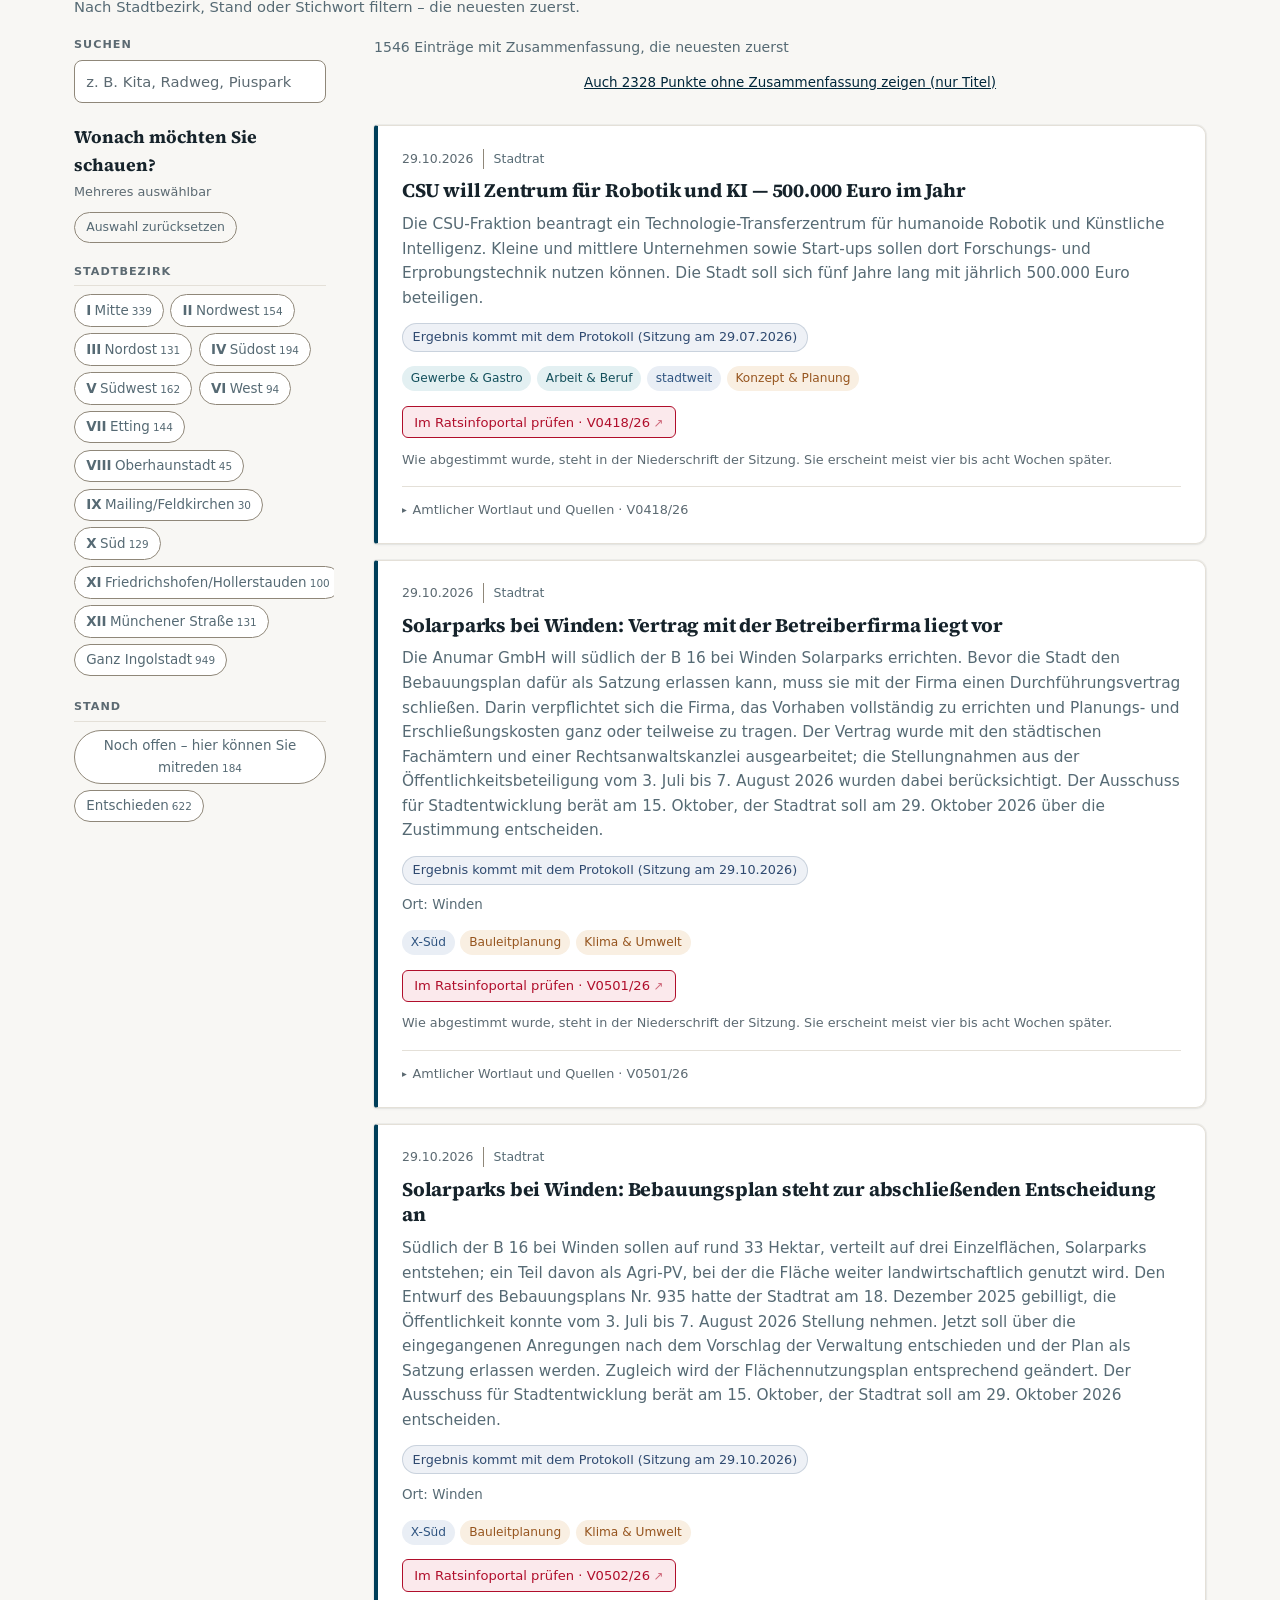
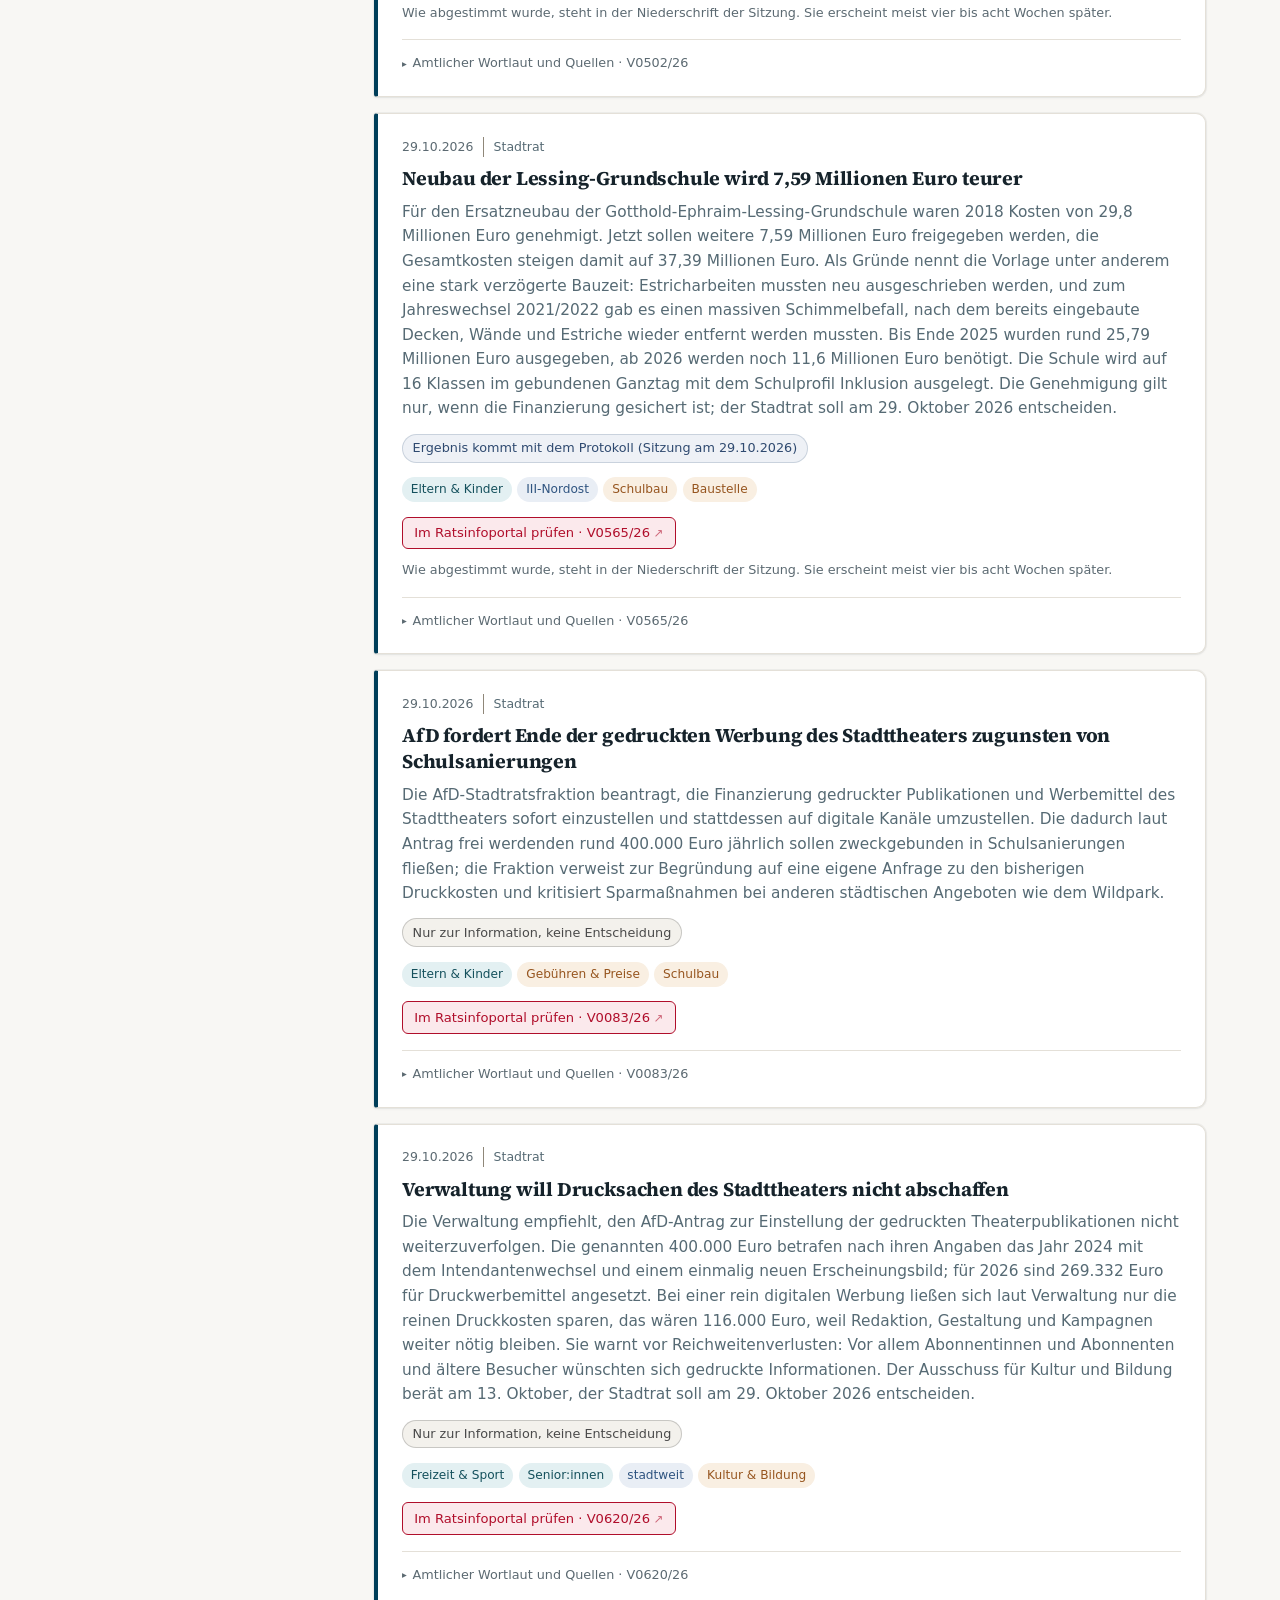
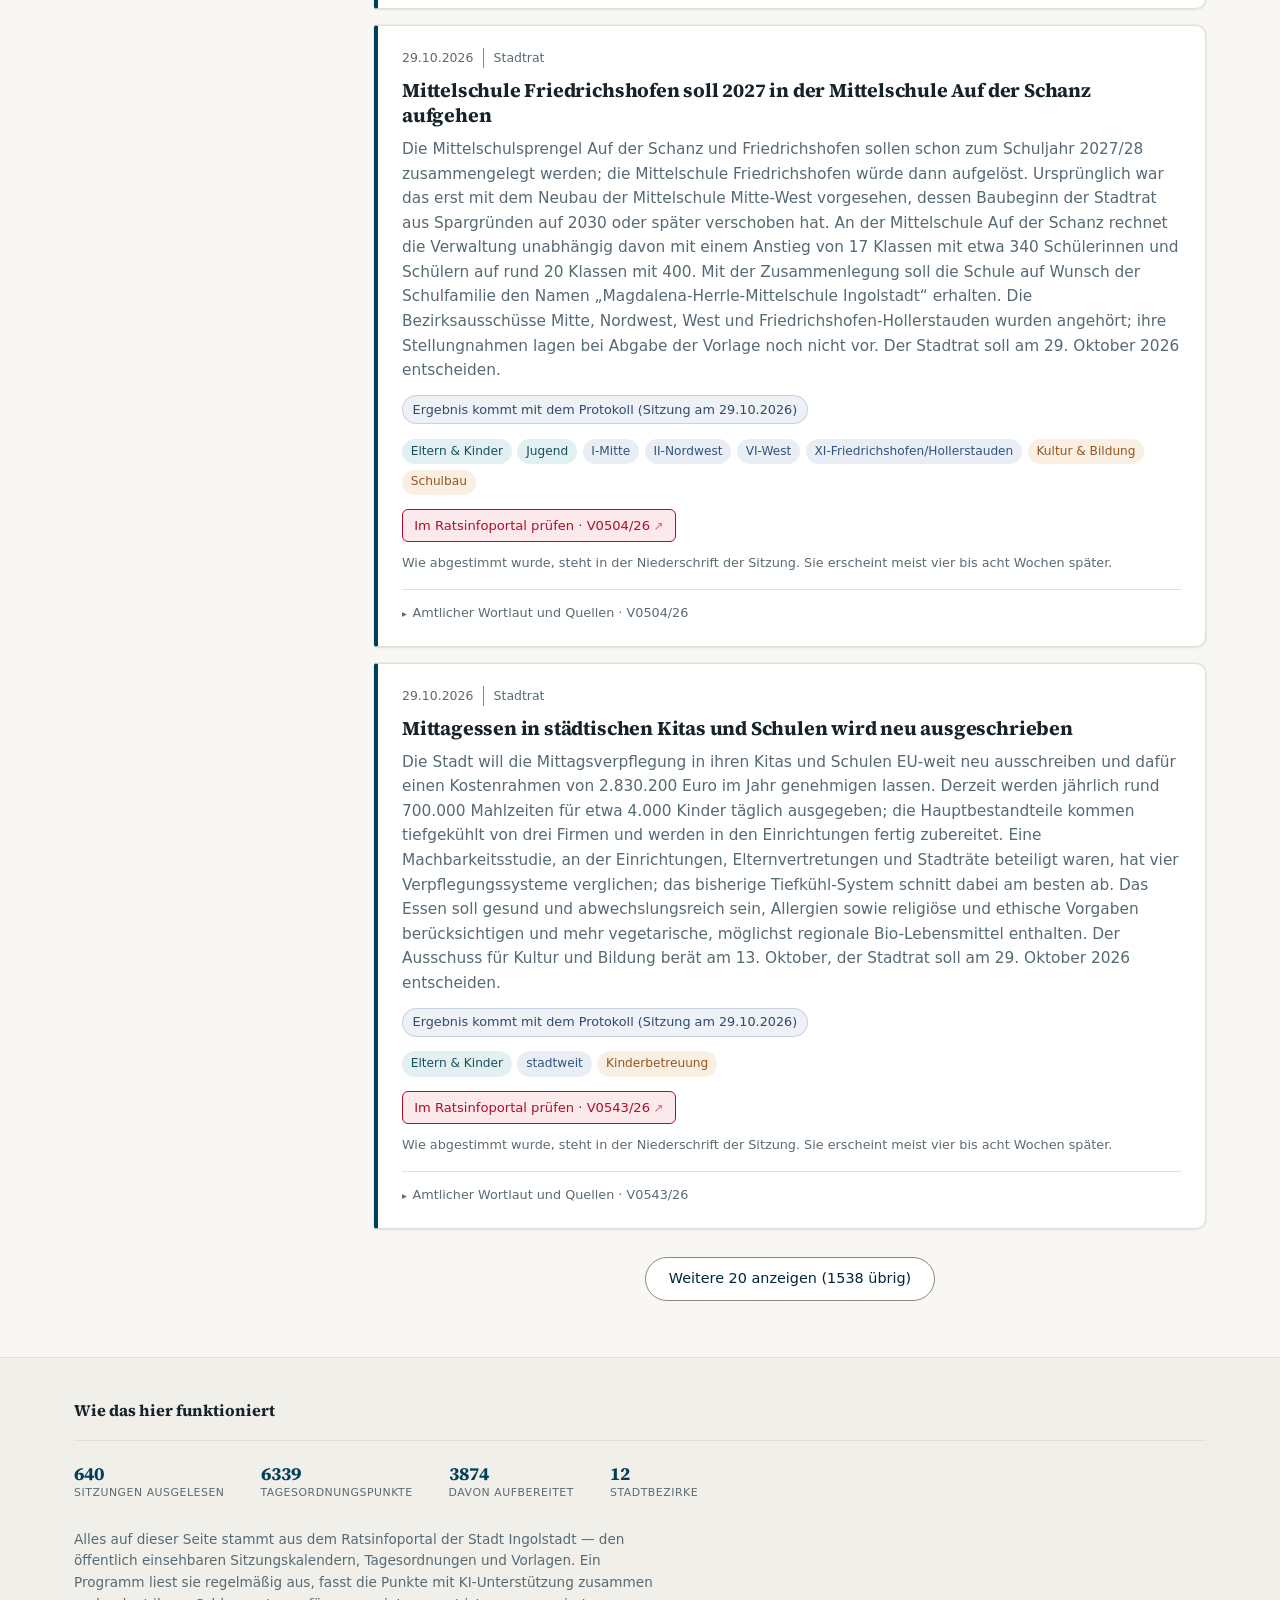
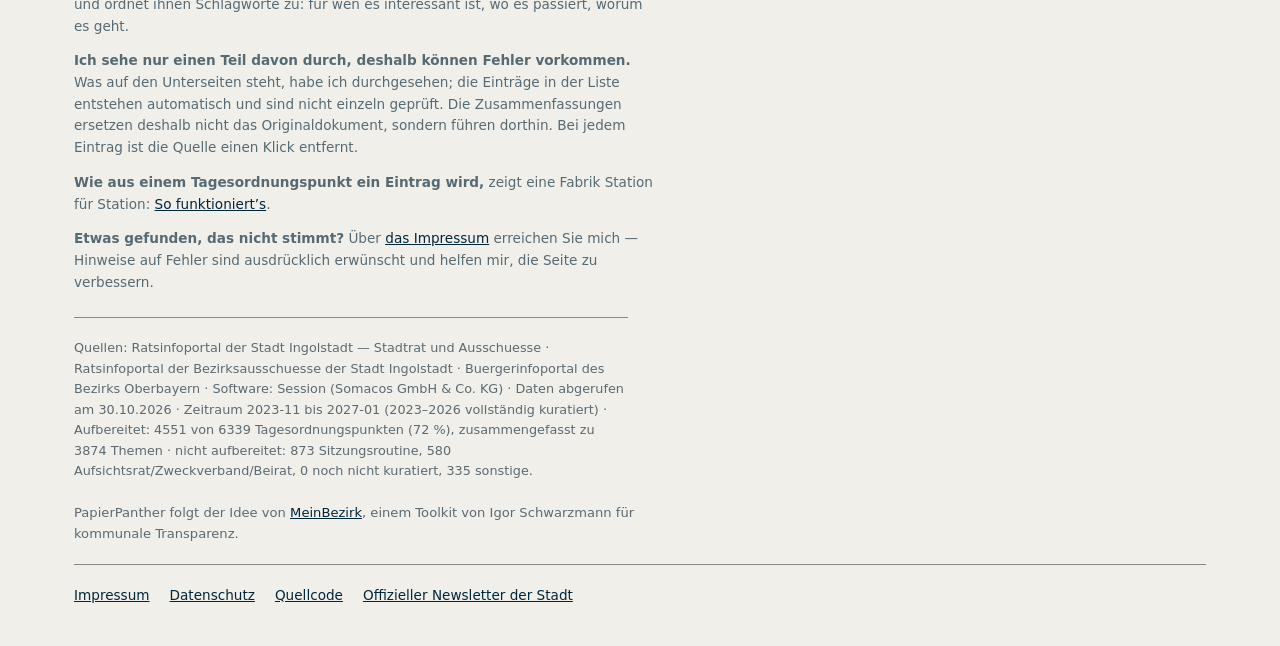
==== commit 61d513c4: "Revert "Neues Logo: kantiger Pantherkopf statt rundem Panther" This reverts commit c0ed04a90f9800190" ====
--- a/index.html
+++ b/index.html
@@ -24,7 +24,7 @@
 <meta name="twitter:title" content="PapierPanther — Schanzer Stadtpolitik. Mit einem Klick. Auf einen Blick.">
 <meta name="twitter:description" content="Der PapierPanther schnüffelt durchs Ingolstädter Ratsinfoportal und sortiert Entscheidungen nach Lebenslage, Ort und Anlass.">
 <meta name="twitter:image" content="https://schanzer-papierpanther.de/vorschau.png">
-<link rel="icon" href="data:image/svg+xml,%3Csvg xmlns='http://www.w3.org/2000/svg' viewBox='0 0 64 64'%3E%3Crect width='64' height='64' rx='14' fill='%23003E59'/%3E%3Cg transform='translate%286 5%29 scale%281.3%29'%3E      %3Cpath d='M7.5 5.5 L15 12 H25 L32.5 5.5 L31.5 19.5 L27.5 29 L20 34.5 L12.5 29 L8.5 19.5 Z' fill='%23fff'/%3E%3Cpath d='M10 9.2 L13.2 12.4 L10.6 15 Z M30 9.2 L26.8 12.4 L29.4 15 Z' fill='%23003E59' opacity='.55'/%3E%3Cpath d='M11.8 17.6 L18.2 19.6 L13.4 20.8 Z M28.2 17.6 L21.8 19.6 L26.6 20.8 Z' fill='%23003E59'/%3E%3Cpath d='M18.3 24.2 H21.7 L20 26.4 Z' fill='%23B00E2B'/%3E%3Cpath d='M20 26.4 V28.6 M17.2 29.4 L20 28.6 L22.8 29.4' stroke='%23003E59' stroke-width='1' fill='none' stroke-linecap='round' stroke-linejoin='round'/%3E%3C/g%3E%3C/svg%3E">
+<link rel="icon" href="data:image/svg+xml,%3Csvg xmlns='http://www.w3.org/2000/svg' viewBox='0 0 64 64'%3E%3Crect width='64' height='64' rx='14' fill='%23003E59'/%3E%3Cpath d='M18 30c0-8 5-15 14-15s14 7 14 15' fill='none' stroke='%23ffffff' stroke-width='2.4' stroke-linecap='round'/%3E%3Cpath d='M17 22c-2-4-2-8 1-11 1 3 1 6 3 8z' fill='%23ffffff'/%3E%3Cpath d='M47 22c2-4 2-8-1-11-1 3-1 6-3 8z' fill='%23ffffff'/%3E%3Ccircle cx='25' cy='31' r='3' fill='%23ffffff'/%3E%3Ccircle cx='39' cy='31' r='3' fill='%23ffffff'/%3E%3Cpath d='M30 38l2 3 2-3z' fill='%23B00E2B'/%3E%3C/svg%3E">
 <link rel="preload" href="schrift/source-serif-4-latin-700-normal.woff2" as="font" type="font/woff2" crossorigin>
 <link rel="stylesheet" href="schrift.css">
 <style>
@@ -559,11 +559,14 @@
 <header class="site-header">
   <div class="container">
     <svg class="logo-mark" width="34" height="34" viewBox="0 0 40 40" aria-hidden="true">
-      <path d="M7.5 5.5 L15 12 H25 L32.5 5.5 L31.5 19.5 L27.5 29 L20 34.5 L12.5 29 L8.5 19.5 Z" fill="#fff"/>
-      <path d="M10 9.2 L13.2 12.4 L10.6 15 Z M30 9.2 L26.8 12.4 L29.4 15 Z" fill="#003E59" opacity=".55"/>
-      <path d="M11.8 17.6 L18.2 19.6 L13.4 20.8 Z M28.2 17.6 L21.8 19.6 L26.6 20.8 Z" fill="#003E59"/>
-      <path d="M18.3 24.2 H21.7 L20 26.4 Z" fill="#B00E2B"/>
-      <path d="M20 26.4 V28.6 M17.2 29.4 L20 28.6 L22.8 29.4" stroke="#003E59" stroke-width="1" fill="none" stroke-linecap="round" stroke-linejoin="round"/>
+      <rect x="9" y="17" width="22" height="16" rx="2" fill="#f1efe9"/>
+      <path d="M27 17h4v4z" fill="#B00E2B"/>
+      <path d="M11 18c0-7.5 4-12 9-12s9 4.5 9 12" fill="#fff"/>
+      <path d="M13 15 L9.5 5 L17.5 11.5 Z" fill="#fff"/>
+      <path d="M27 15 L30.5 5 L22.5 11.5 Z" fill="#fff"/>
+      <circle cx="16.5" cy="15" r="1.7" fill="#003E59"/>
+      <circle cx="23.5" cy="15" r="1.7" fill="#003E59"/>
+      <path d="M18.6 18.2l1.4 1.9 1.4-1.9z" fill="#B00E2B"/>
     </svg>
     <a class="wordmark" href="index.html">PapierPanther <span>Ingolstadt</span></a>
     <button class="btn-leicht" id="btn-leicht" type="button" aria-pressed="false">Leichte Sprache</button>
@@ -581,15 +584,23 @@
   <section class="hero">
     <div class="container">
       <svg class="hero-mascot" viewBox="0 0 120 120" aria-hidden="true">
-        <path d="M85 106 C100 106 107 95 104 79 L109 77 C114 97 104 113 85 112 Z" fill="#B00E2B"/>
-        <path d="M30 118 L27 93 L39 64 H77 L89 93 L86 118 Z" fill="#003E59"/>
-        <path d="M34 88 H72 L80 96 V118 H34 Z" fill="#f1efe9"/>
-        <path d="M72 88 V96 H80 Z" fill="#B00E2B"/>
-        <line x1="41" y1="102" x2="73" y2="102" stroke="#cfc9be" stroke-width="2.5"/>
-        <line x1="41" y1="109" x2="65" y2="109" stroke="#cfc9be" stroke-width="2.5"/>
-        <path d="M26 97 L34 91 L42 95 L40 103 L29 103 Z" fill="#003E59"/>
-        <path d="M90 97 L82 91 L74 95 L76 103 L87 103 Z" fill="#003E59"/>
-        <g transform="translate(16 -3.5) scale(2.1)"><path d="M7.5 5.5 L15 12 H25 L32.5 5.5 L31.5 19.5 L27.5 29 L20 34.5 L12.5 29 L8.5 19.5 Z" fill="#003E59"/><path d="M10 9.2 L13.2 12.4 L10.6 15 Z M30 9.2 L26.8 12.4 L29.4 15 Z" fill="#f1efe9" opacity=".4"/><path d="M11.8 17.6 L18.2 19.6 L13.4 20.8 Z M28.2 17.6 L21.8 19.6 L26.6 20.8 Z" fill="#f1efe9"/><path d="M18.3 24.2 H21.7 L20 26.4 Z" fill="#B00E2B"/><path d="M20 26.4 V28.6 M17.2 29.4 L20 28.6 L22.8 29.4" stroke="#f1efe9" stroke-width="1" fill="none" stroke-linecap="round" stroke-linejoin="round"/></g>
+        <path d="M84 73c11 1 22 9 24 23-2-1-16-19-24-23z" fill="#B00E2B"/>
+        <ellipse cx="58" cy="80" rx="34" ry="29" fill="#003E59"/>
+        <rect x="34" y="88" width="46" height="30" rx="4" fill="#f1efe9"/>
+        <line x1="41" y1="97" x2="73" y2="97" stroke="#cfc9be" stroke-width="2.5"/>
+        <line x1="41" y1="104" x2="73" y2="104" stroke="#cfc9be" stroke-width="2.5"/>
+        <line x1="41" y1="111" x2="63" y2="111" stroke="#cfc9be" stroke-width="2.5"/>
+        <ellipse cx="34" cy="98" rx="8" ry="6" fill="#003E59"/>
+        <ellipse cx="82" cy="98" rx="8" ry="6" fill="#003E59"/>
+        <circle cx="58" cy="42" r="27" fill="#003E59"/>
+        <path d="M38 24 L31 9 L48 20 Z" fill="#003E59"/>
+        <path d="M78 24 L85 9 L68 20 Z" fill="#003E59"/>
+        <ellipse cx="58" cy="52" rx="14" ry="10" fill="#f1efe9"/>
+        <ellipse cx="46" cy="40" rx="5.5" ry="6.5" fill="#f1efe9"/>
+        <ellipse cx="70" cy="40" rx="5.5" ry="6.5" fill="#f1efe9"/>
+        <circle cx="47" cy="41" r="2.6" fill="#003E59"/>
+        <circle cx="69" cy="41" r="2.6" fill="#003E59"/>
+        <path d="M55 51l3 4 3-4z" fill="#B00E2B"/>
       </svg>
       <h1 id="hero-h1">Schanzer Stadtpolitik —<br><em>mit einem Klick. Auf einen Blick.</em></h1>
       <p id="hero-p">
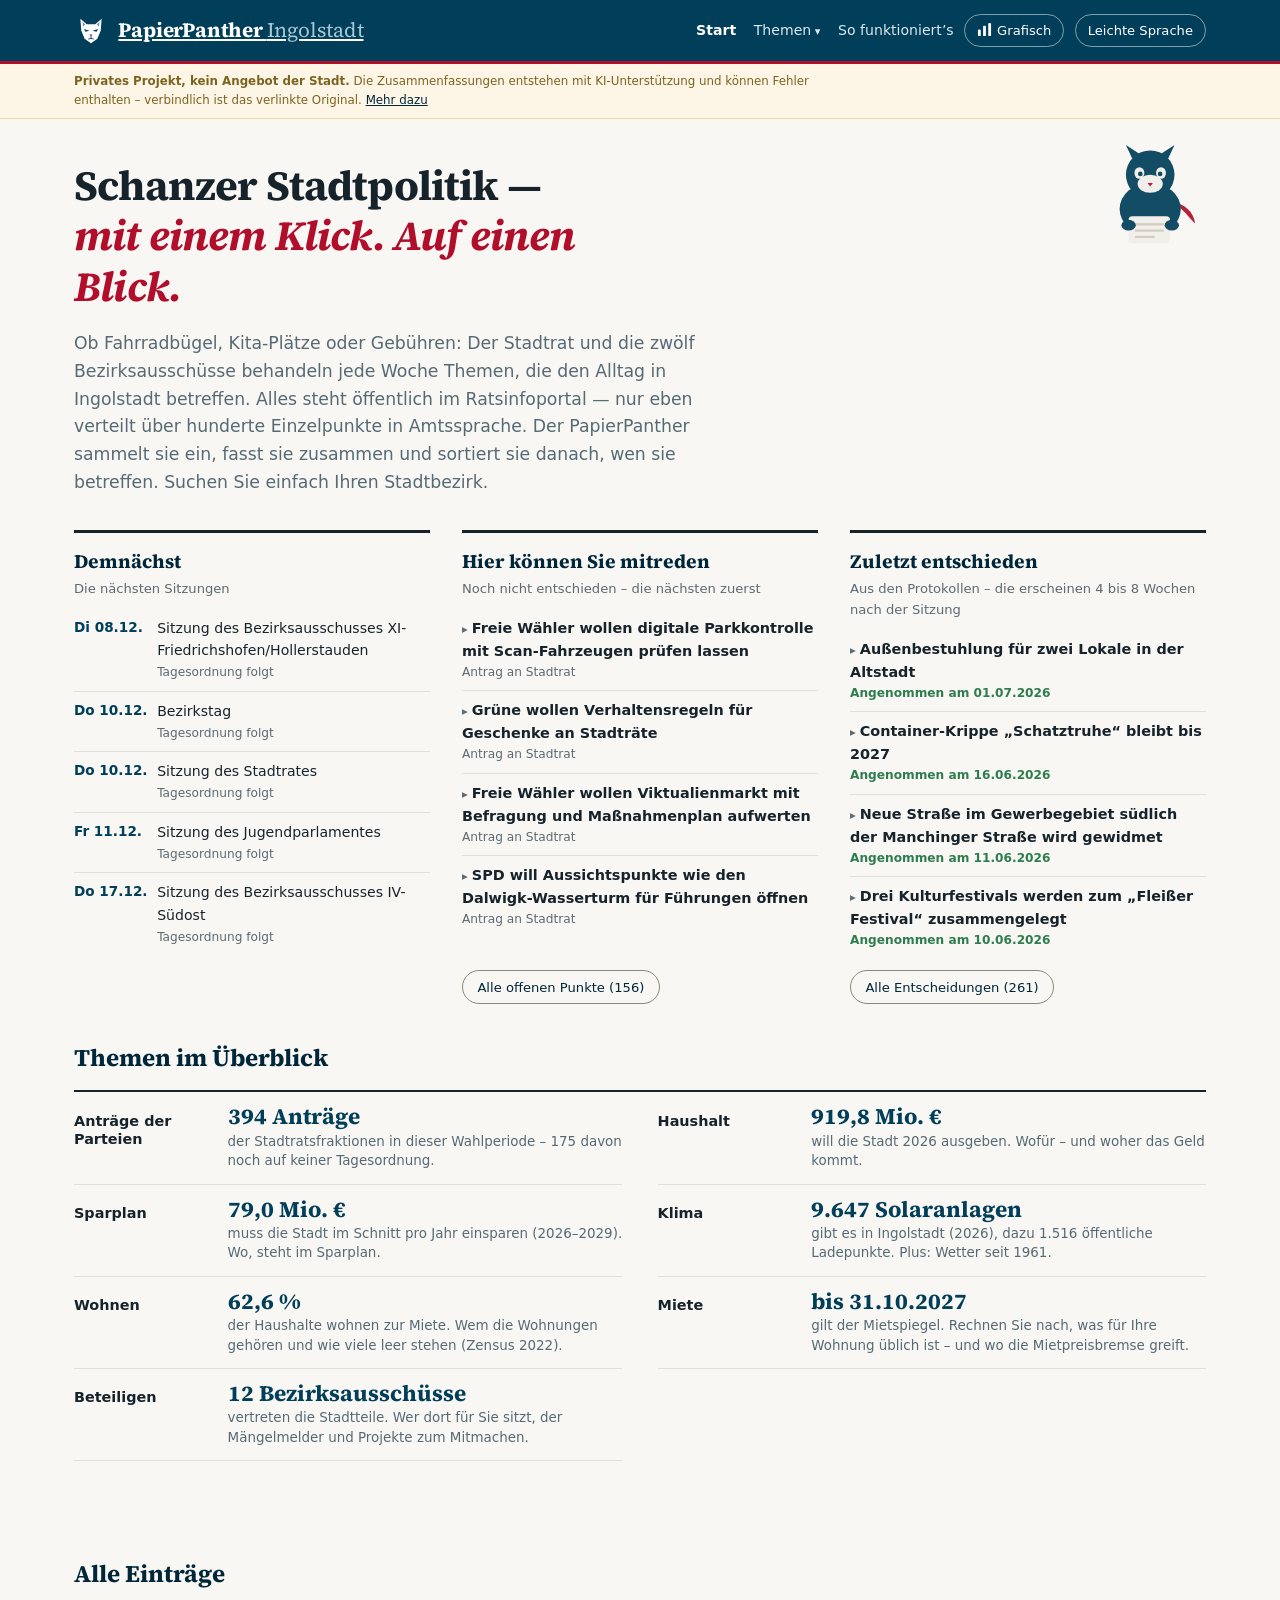
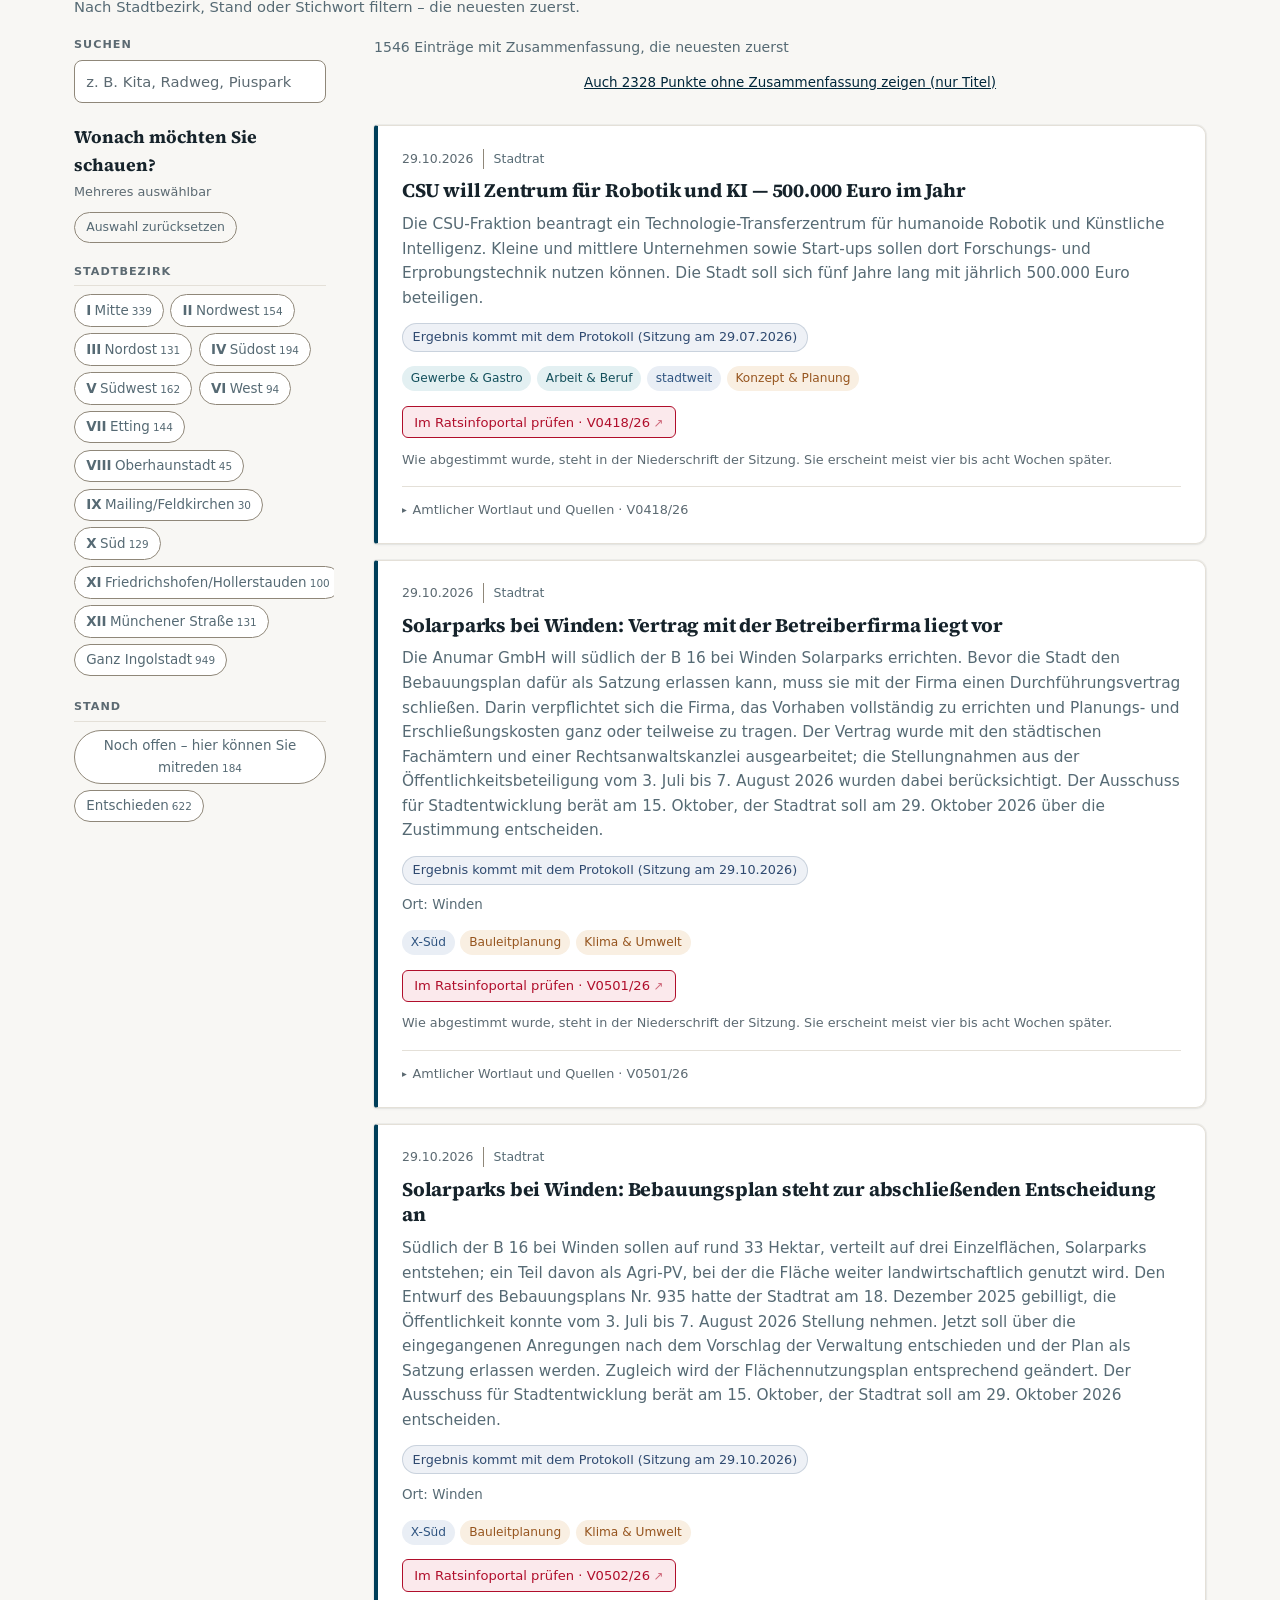
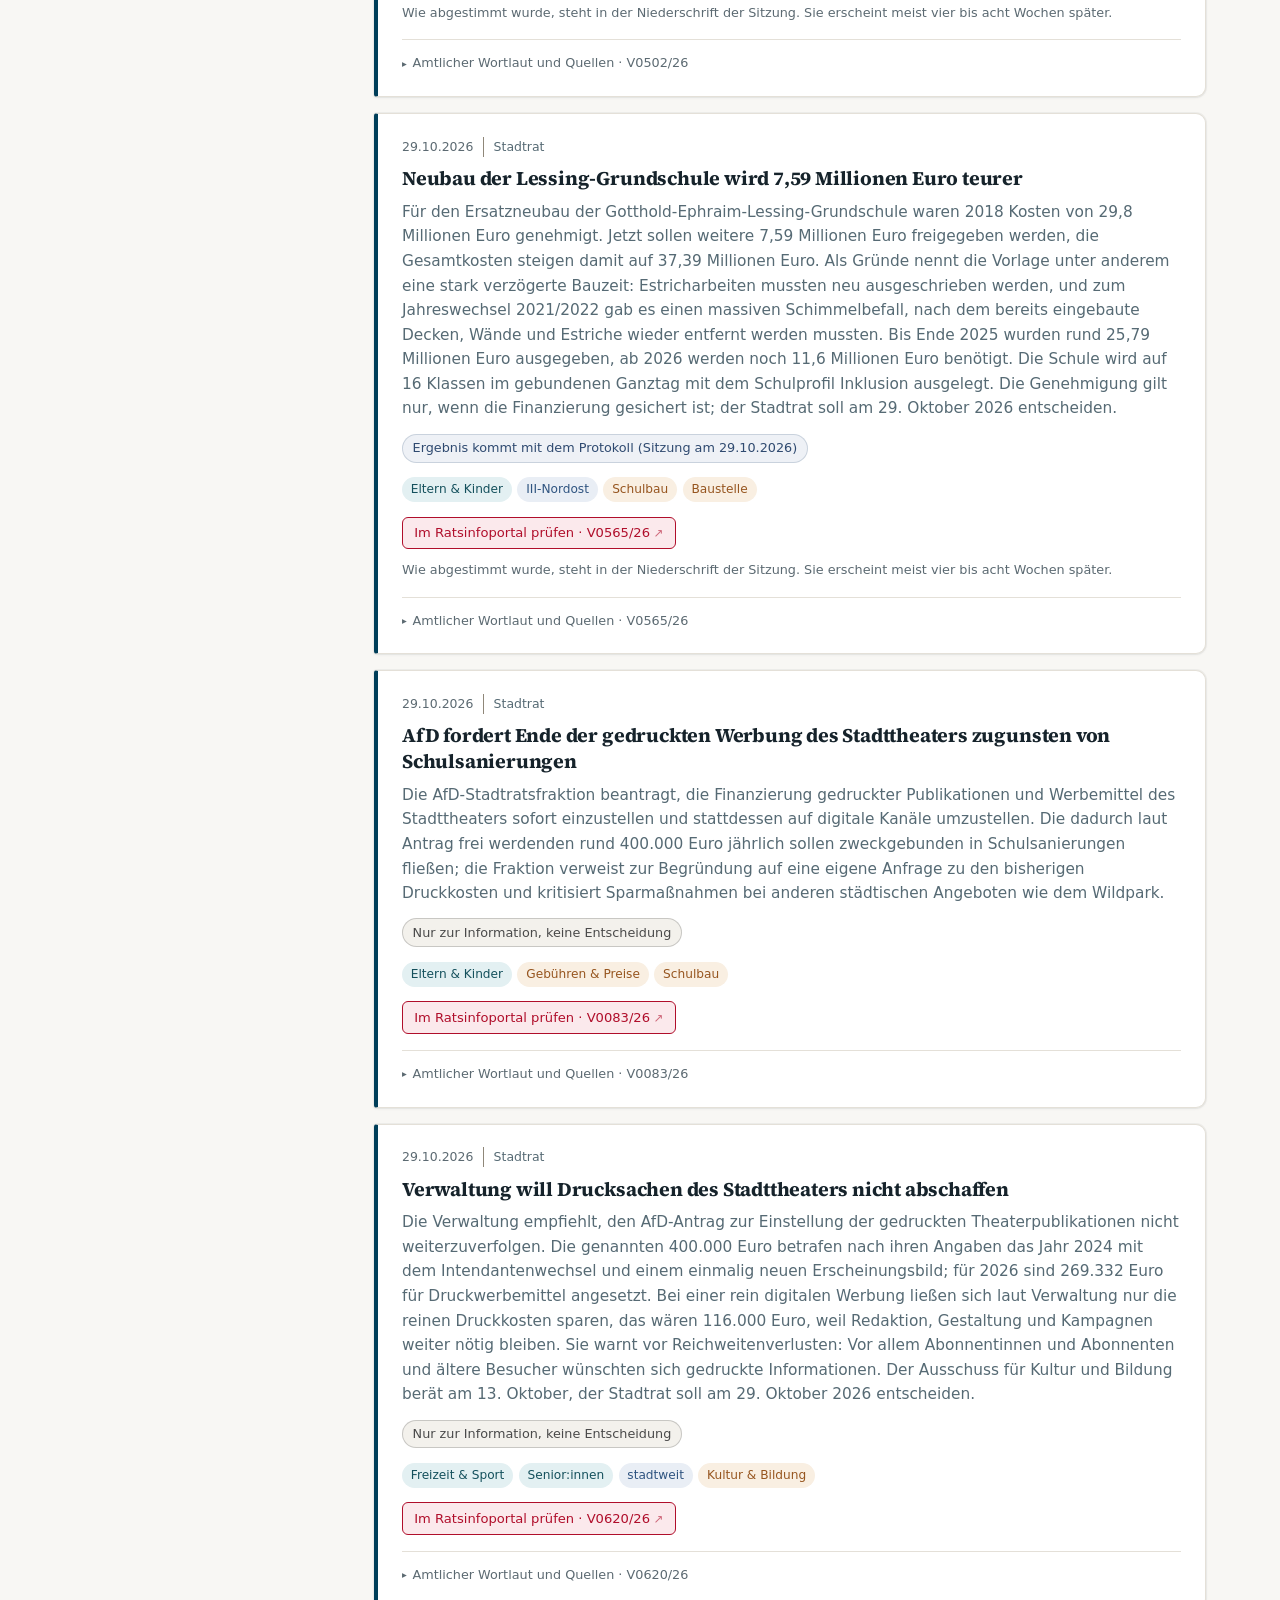
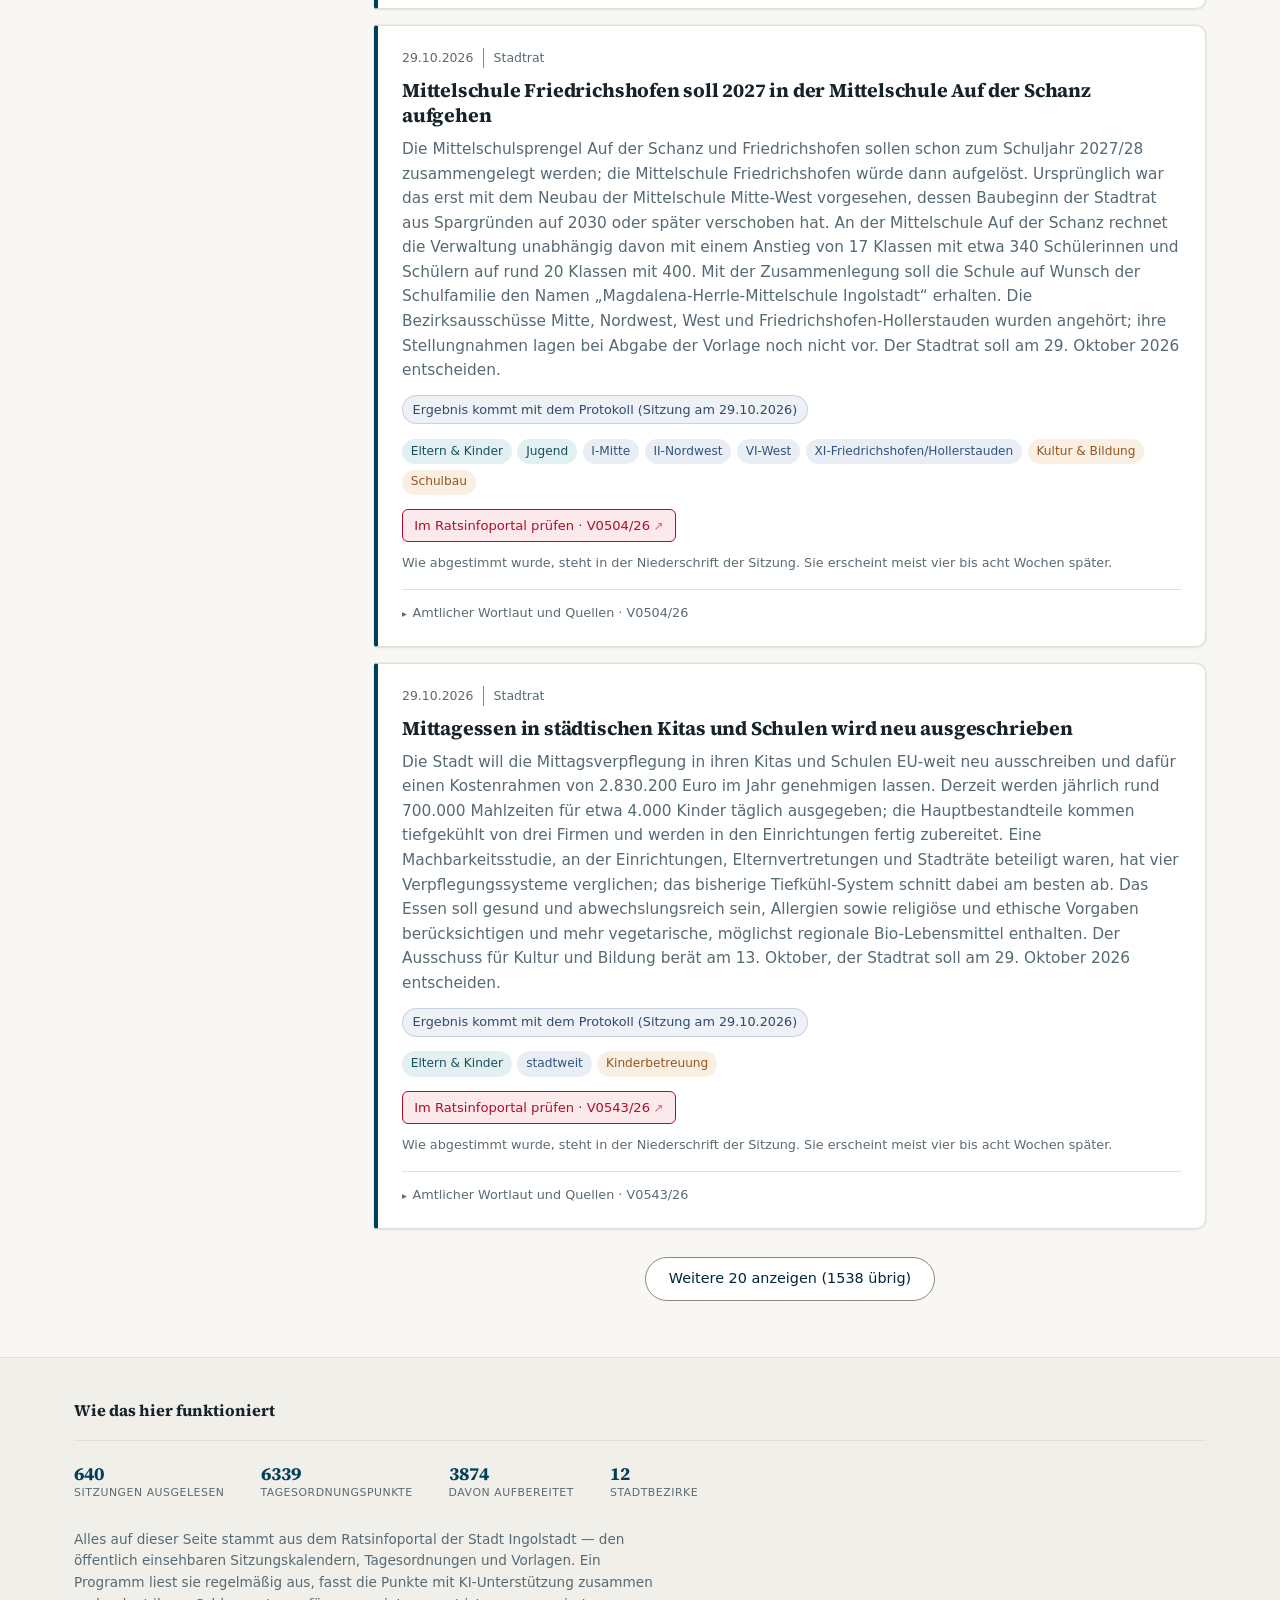
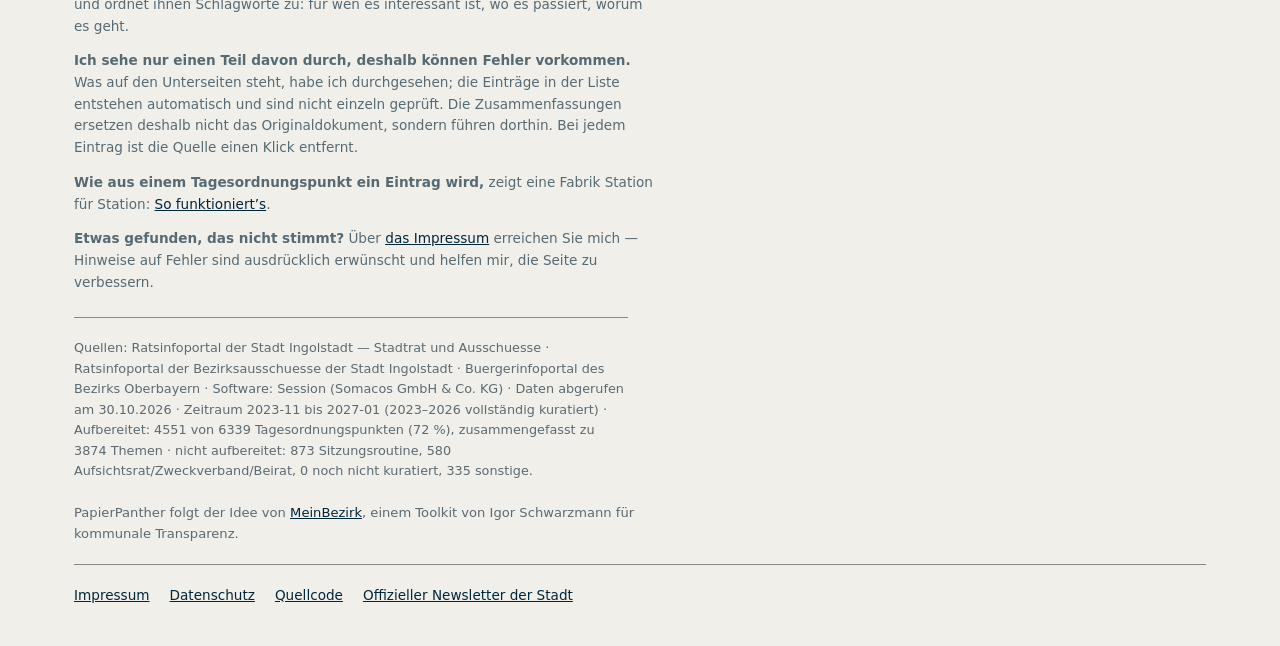
==== commit 58f7057a: "Revert "Panther-Figur im Stil des neuen Logos" This reverts commit 36bf90556596269fb5b1537924956fed1" ====
--- a/index.html
+++ b/index.html
@@ -24,7 +24,7 @@
 <meta name="twitter:title" content="PapierPanther — Schanzer Stadtpolitik. Mit einem Klick. Auf einen Blick.">
 <meta name="twitter:description" content="Der PapierPanther schnüffelt durchs Ingolstädter Ratsinfoportal und sortiert Entscheidungen nach Lebenslage, Ort und Anlass.">
 <meta name="twitter:image" content="https://schanzer-papierpanther.de/vorschau.png">
-<link rel="icon" href="data:image/svg+xml,%3Csvg xmlns='http://www.w3.org/2000/svg' viewBox='0 0 64 64'%3E%3Crect width='64' height='64' rx='14' fill='%23003E59'/%3E%3Cpath d='M18 30c0-8 5-15 14-15s14 7 14 15' fill='none' stroke='%23ffffff' stroke-width='2.4' stroke-linecap='round'/%3E%3Cpath d='M17 22c-2-4-2-8 1-11 1 3 1 6 3 8z' fill='%23ffffff'/%3E%3Cpath d='M47 22c2-4 2-8-1-11-1 3-1 6-3 8z' fill='%23ffffff'/%3E%3Ccircle cx='25' cy='31' r='3' fill='%23ffffff'/%3E%3Ccircle cx='39' cy='31' r='3' fill='%23ffffff'/%3E%3Cpath d='M30 38l2 3 2-3z' fill='%23B00E2B'/%3E%3C/svg%3E">
+<link rel="icon" href="data:image/svg+xml,%3Csvg xmlns='http://www.w3.org/2000/svg' viewBox='0 0 64 64'%3E%3Crect width='64' height='64' rx='14' fill='%23003E59'/%3E%3Cg transform='translate%286 5%29 scale%281.3%29'%3E      %3Cpath d='M7.5 5.5 L15 12 H25 L32.5 5.5 L31.5 19.5 L27.5 29 L20 34.5 L12.5 29 L8.5 19.5 Z' fill='%23fff'/%3E%3Cpath d='M10 9.2 L13.2 12.4 L10.6 15 Z M30 9.2 L26.8 12.4 L29.4 15 Z' fill='%23003E59' opacity='.55'/%3E%3Cpath d='M11.8 17.6 L18.2 19.6 L13.4 20.8 Z M28.2 17.6 L21.8 19.6 L26.6 20.8 Z' fill='%23003E59'/%3E%3Cpath d='M18.3 24.2 H21.7 L20 26.4 Z' fill='%23B00E2B'/%3E%3Cpath d='M20 26.4 V28.6 M17.2 29.4 L20 28.6 L22.8 29.4' stroke='%23003E59' stroke-width='1' fill='none' stroke-linecap='round' stroke-linejoin='round'/%3E%3C/g%3E%3C/svg%3E">
 <link rel="preload" href="schrift/source-serif-4-latin-700-normal.woff2" as="font" type="font/woff2" crossorigin>
 <link rel="stylesheet" href="schrift.css">
 <style>
@@ -559,14 +559,11 @@
 <header class="site-header">
   <div class="container">
     <svg class="logo-mark" width="34" height="34" viewBox="0 0 40 40" aria-hidden="true">
-      <rect x="9" y="17" width="22" height="16" rx="2" fill="#f1efe9"/>
-      <path d="M27 17h4v4z" fill="#B00E2B"/>
-      <path d="M11 18c0-7.5 4-12 9-12s9 4.5 9 12" fill="#fff"/>
-      <path d="M13 15 L9.5 5 L17.5 11.5 Z" fill="#fff"/>
-      <path d="M27 15 L30.5 5 L22.5 11.5 Z" fill="#fff"/>
-      <circle cx="16.5" cy="15" r="1.7" fill="#003E59"/>
-      <circle cx="23.5" cy="15" r="1.7" fill="#003E59"/>
-      <path d="M18.6 18.2l1.4 1.9 1.4-1.9z" fill="#B00E2B"/>
+      <path d="M7.5 5.5 L15 12 H25 L32.5 5.5 L31.5 19.5 L27.5 29 L20 34.5 L12.5 29 L8.5 19.5 Z" fill="#fff"/>
+      <path d="M10 9.2 L13.2 12.4 L10.6 15 Z M30 9.2 L26.8 12.4 L29.4 15 Z" fill="#003E59" opacity=".55"/>
+      <path d="M11.8 17.6 L18.2 19.6 L13.4 20.8 Z M28.2 17.6 L21.8 19.6 L26.6 20.8 Z" fill="#003E59"/>
+      <path d="M18.3 24.2 H21.7 L20 26.4 Z" fill="#B00E2B"/>
+      <path d="M20 26.4 V28.6 M17.2 29.4 L20 28.6 L22.8 29.4" stroke="#003E59" stroke-width="1" fill="none" stroke-linecap="round" stroke-linejoin="round"/>
     </svg>
     <a class="wordmark" href="index.html">PapierPanther <span>Ingolstadt</span></a>
     <button class="btn-leicht" id="btn-leicht" type="button" aria-pressed="false">Leichte Sprache</button>
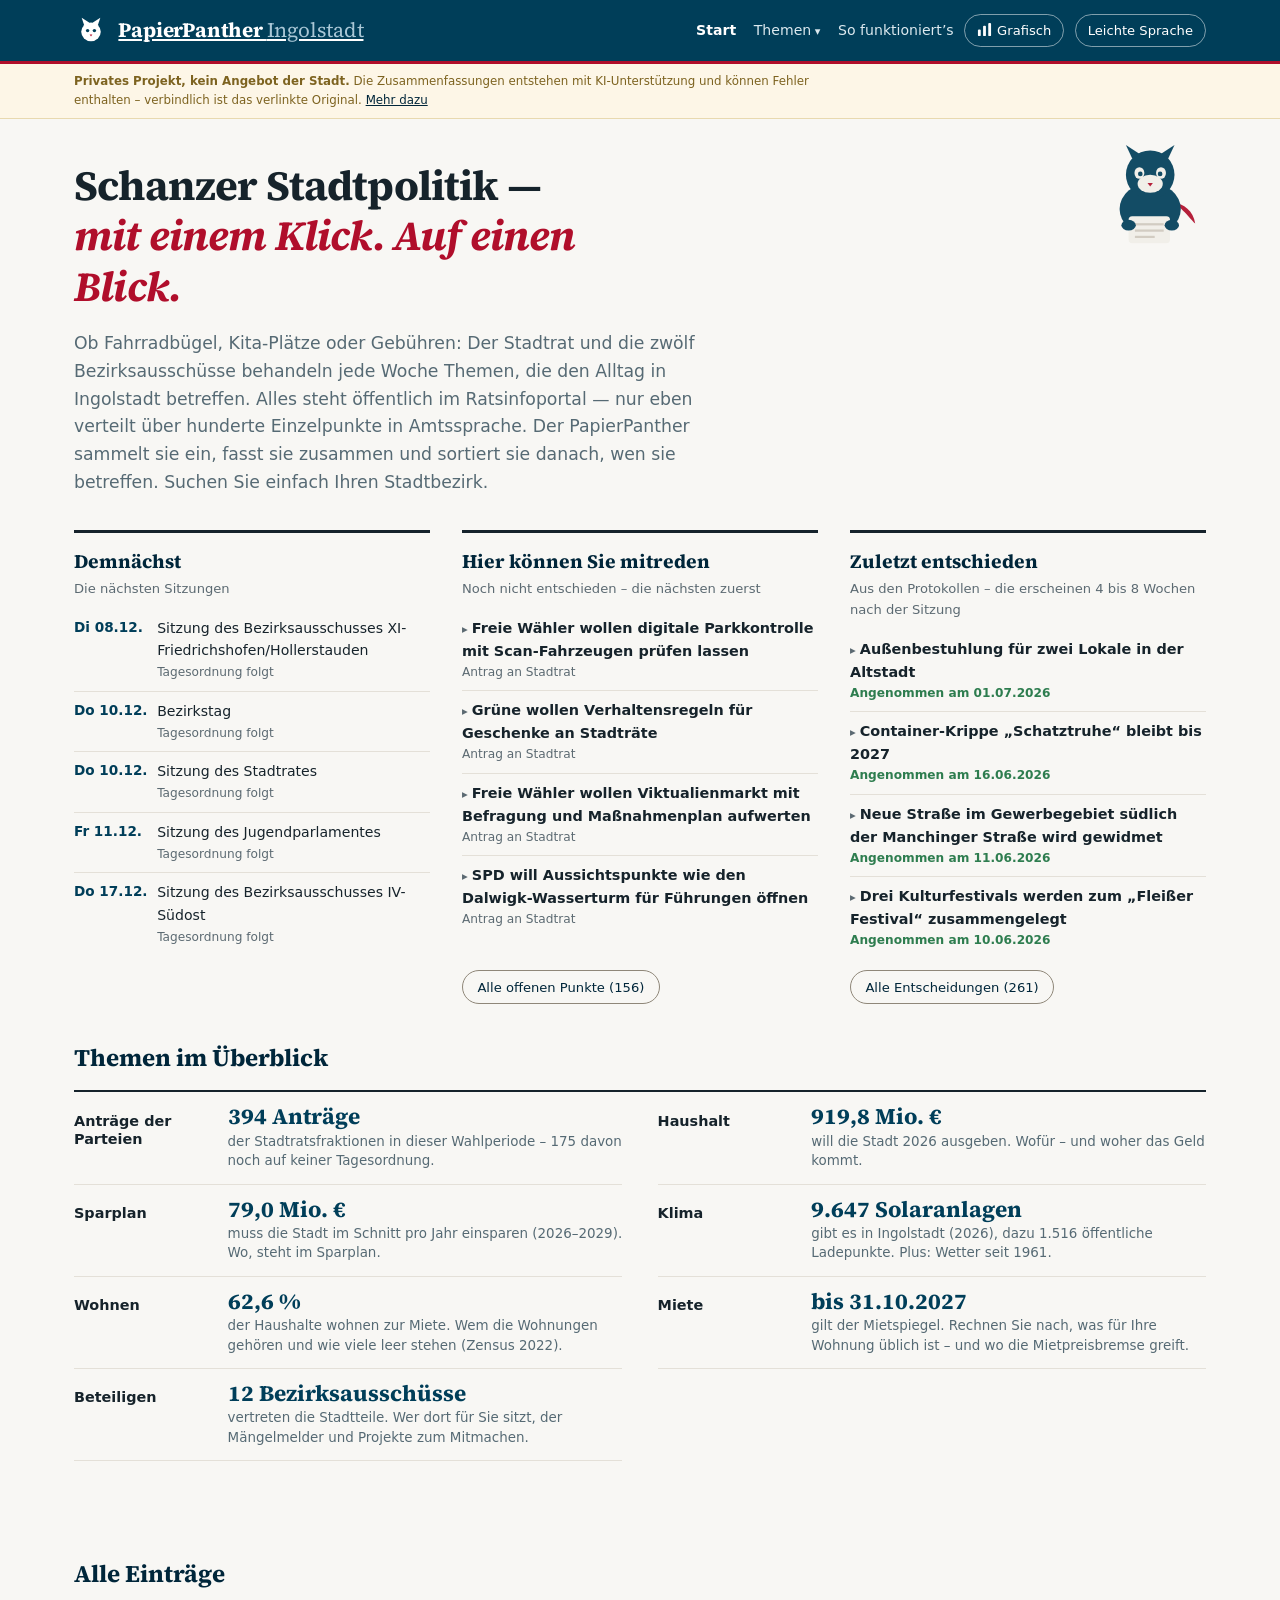
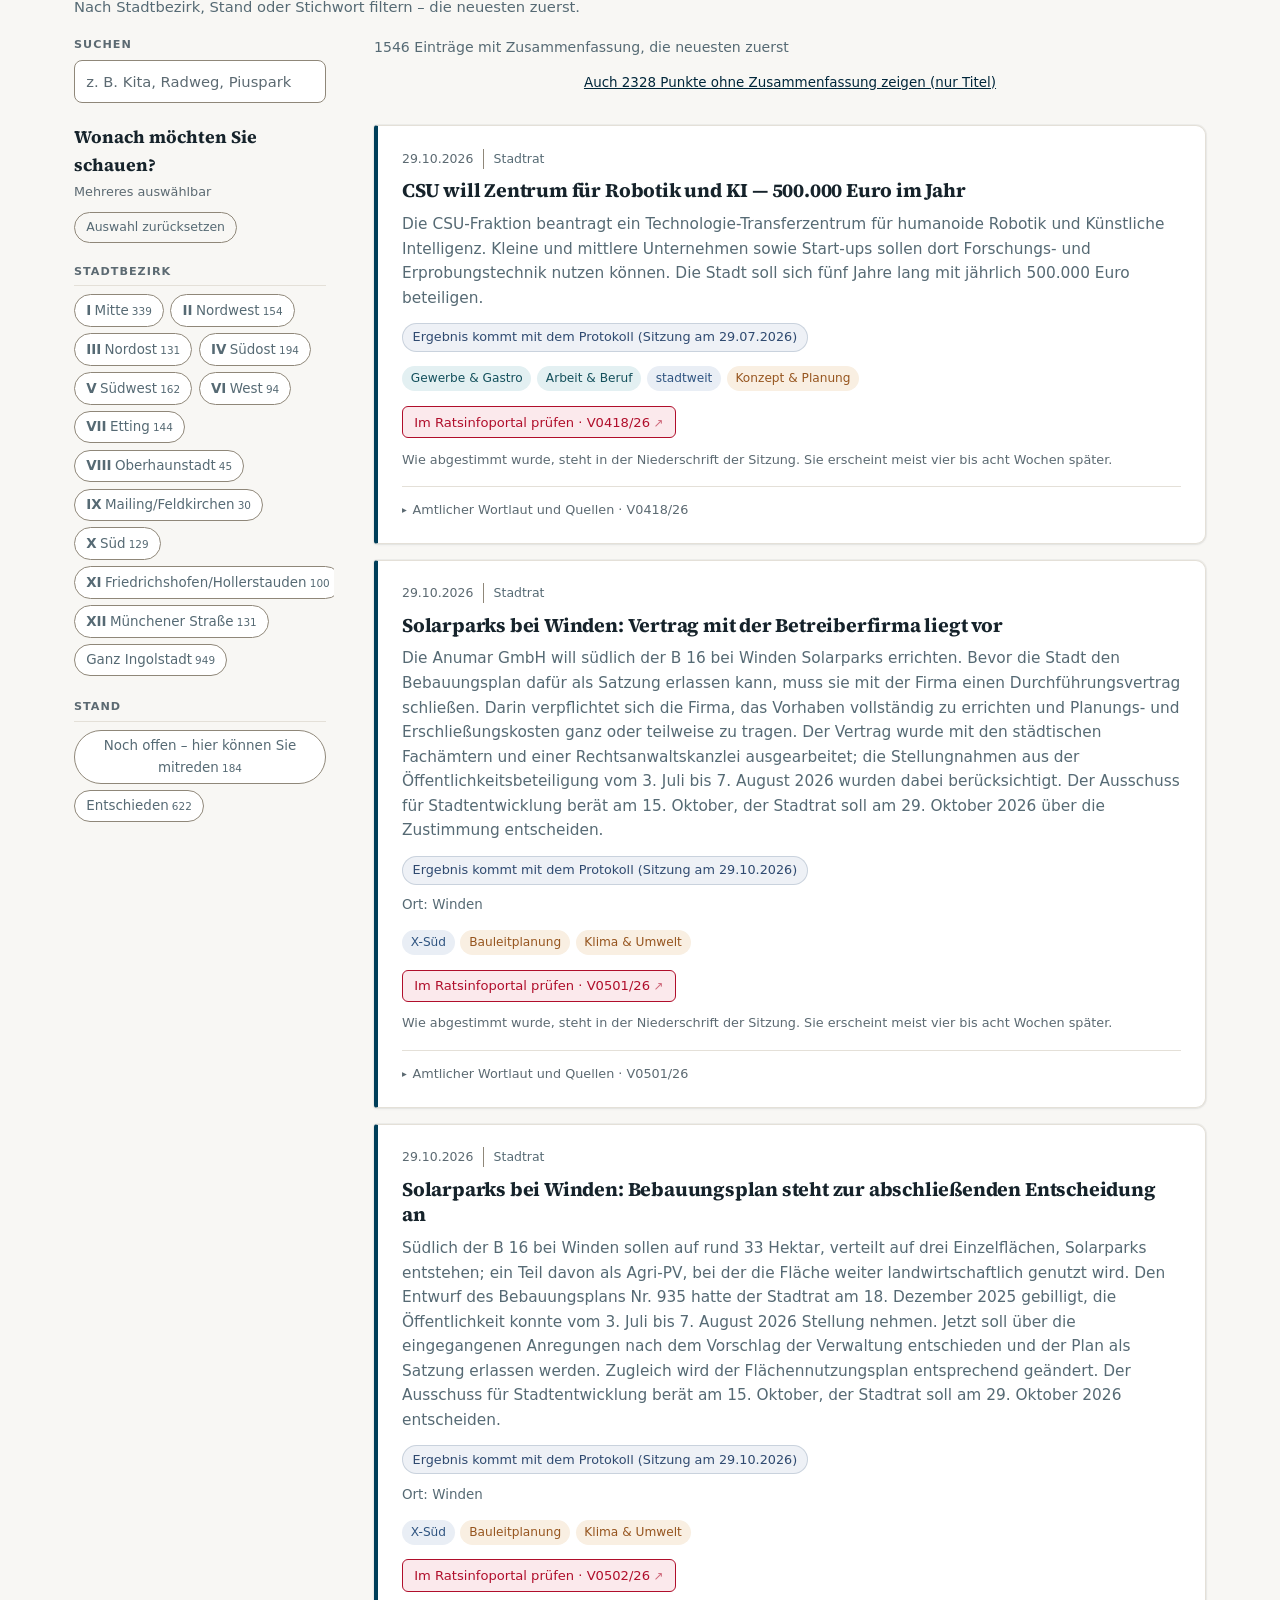
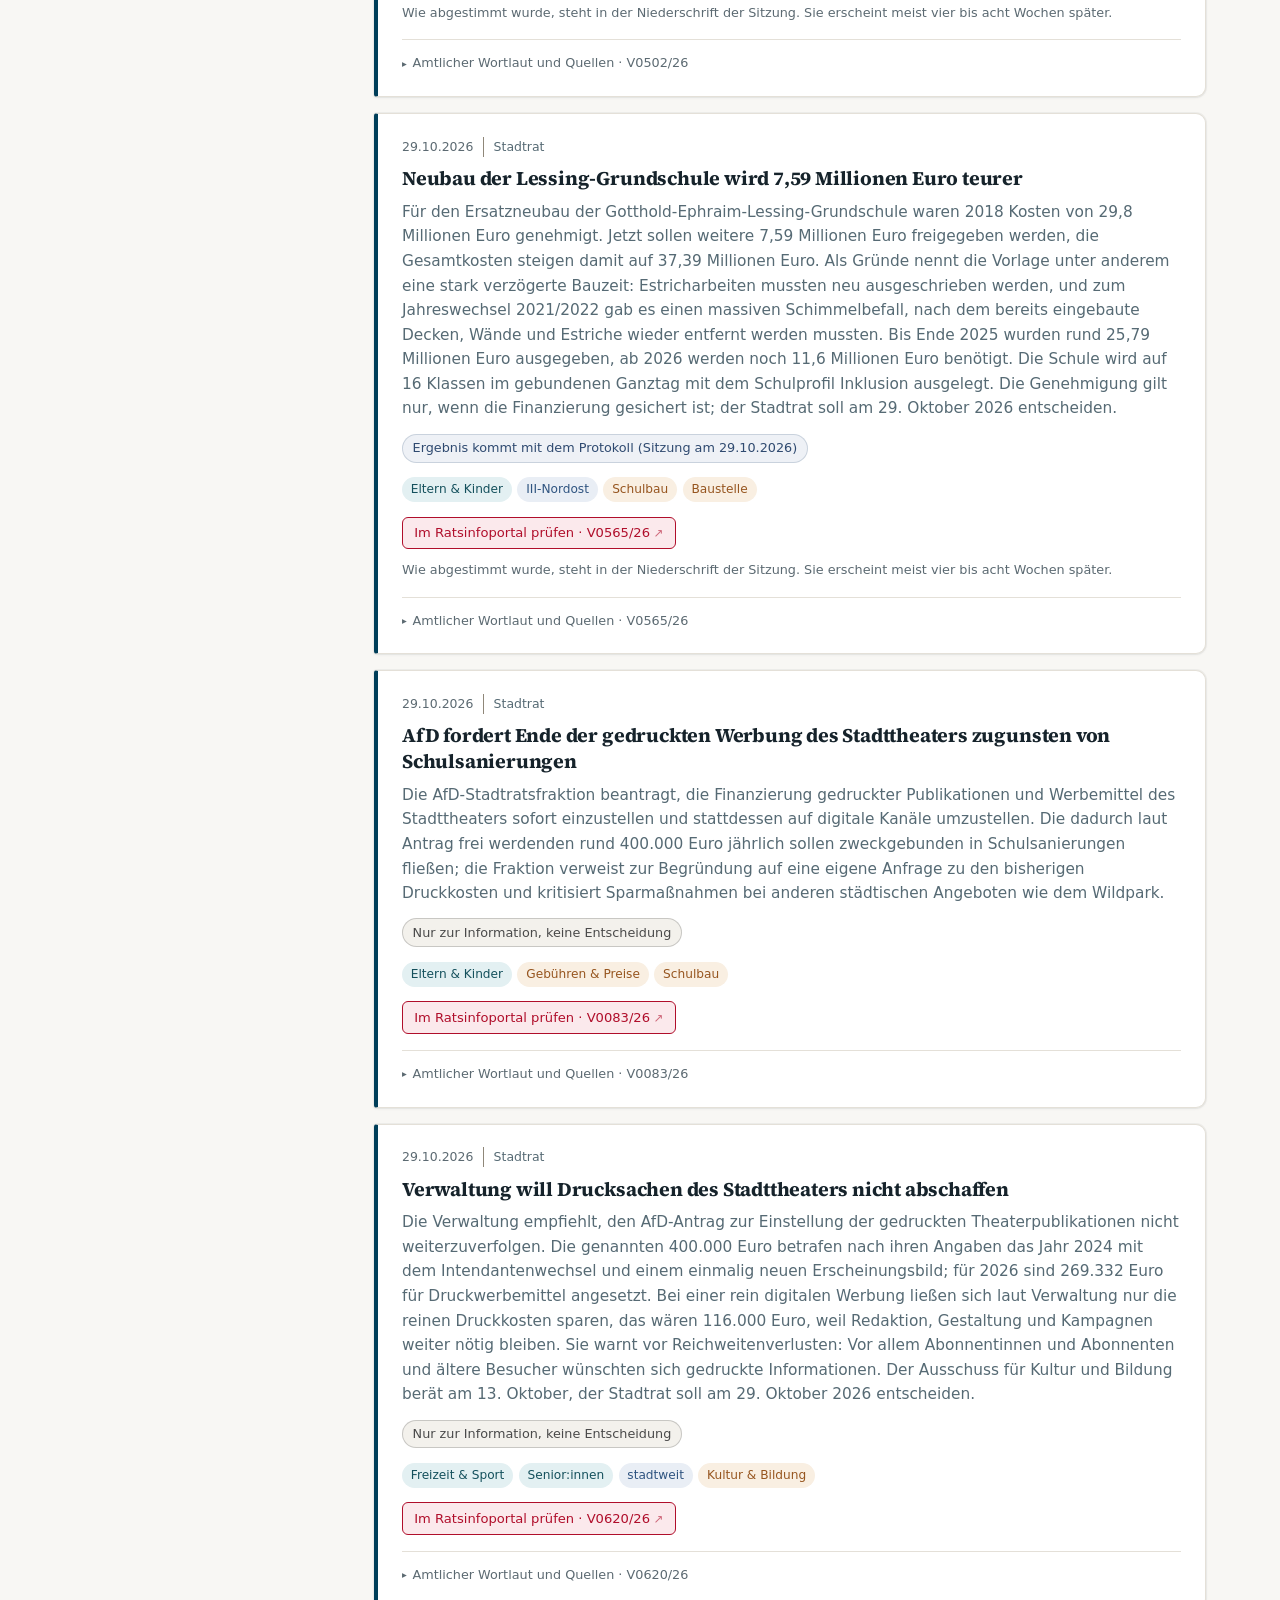
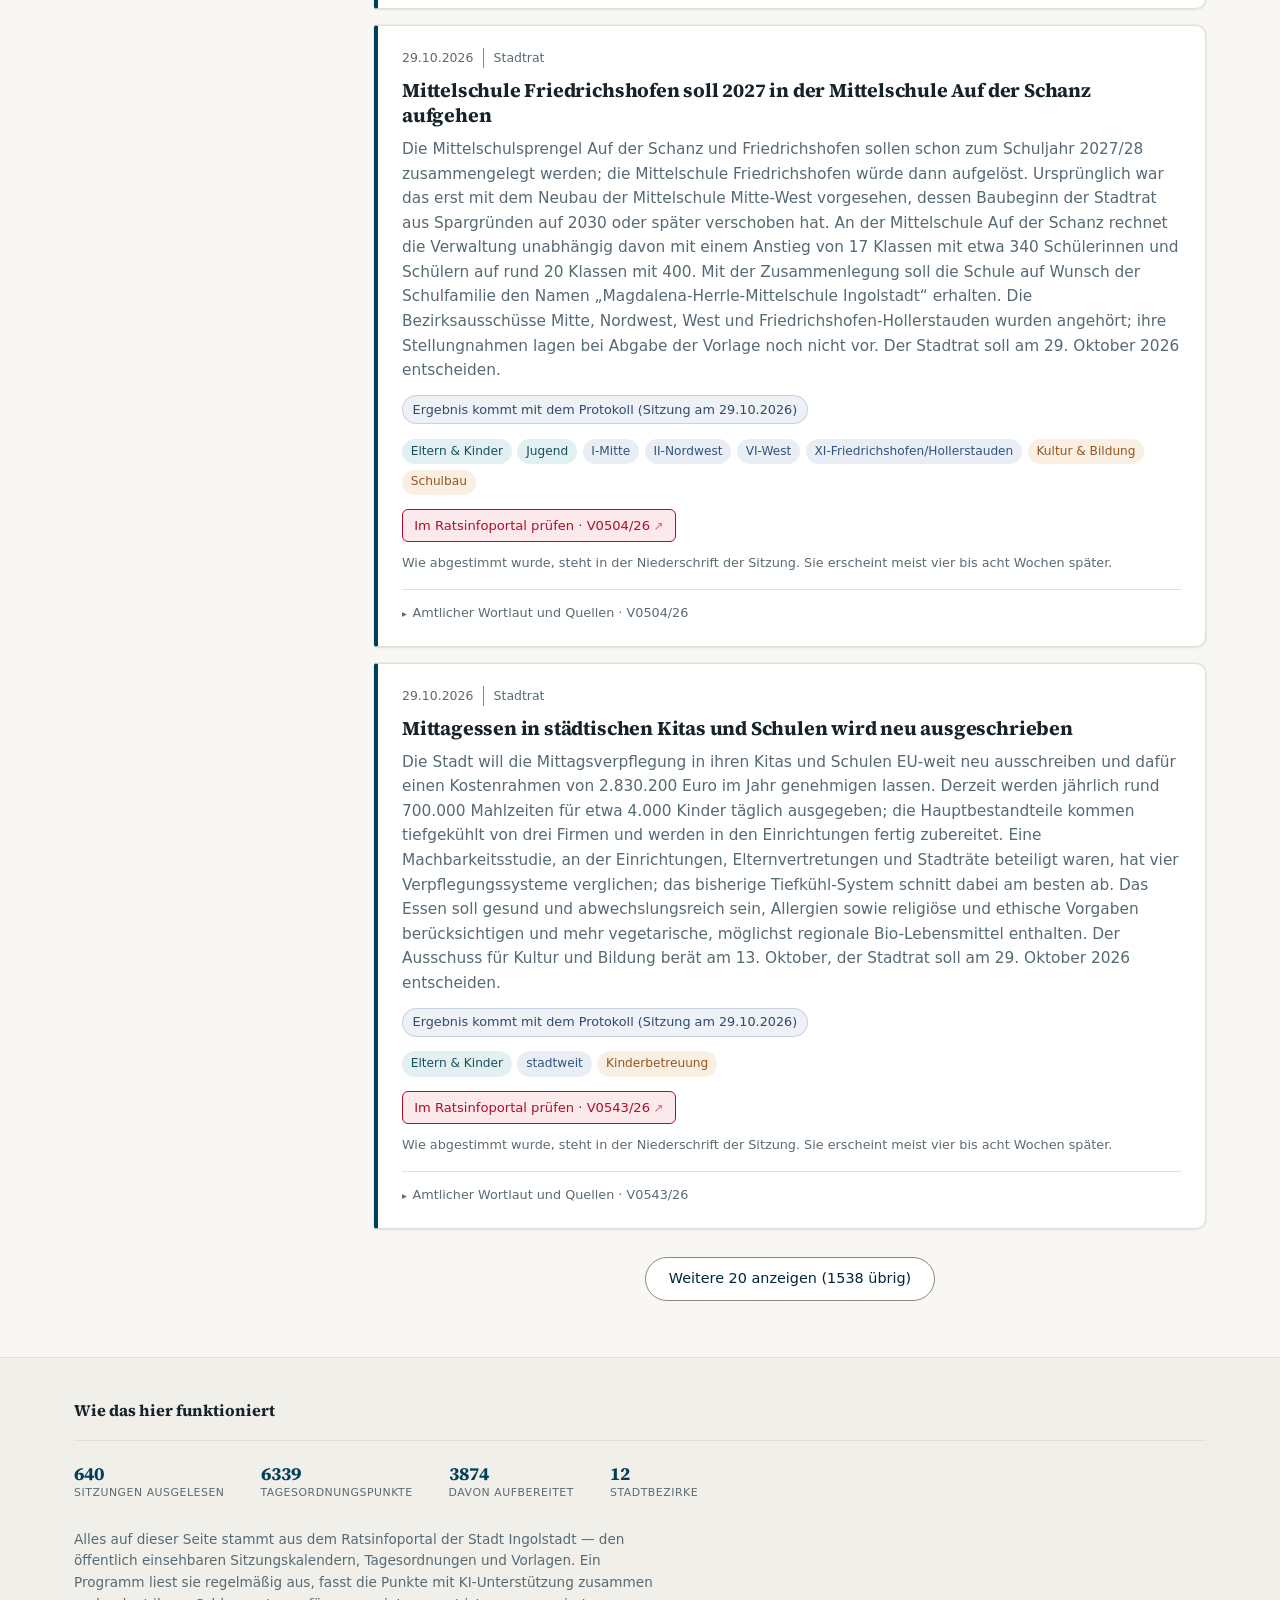
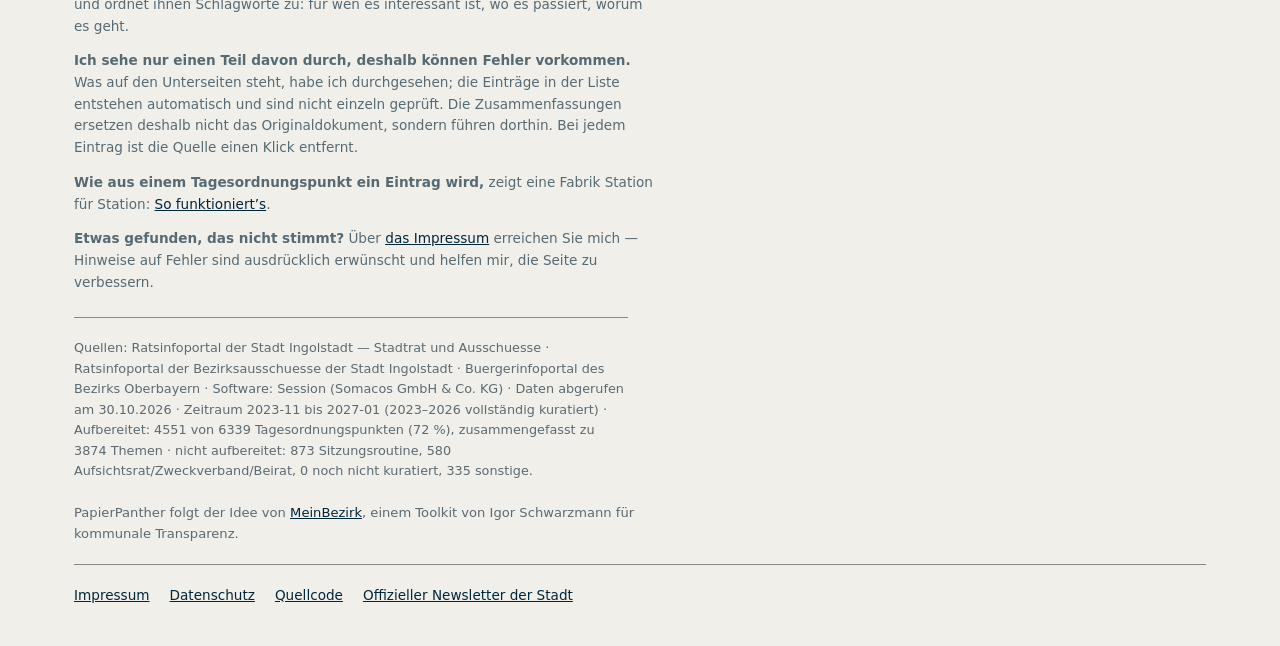
==== commit 94a71c16: "Logo: runder Pantherkopf ohne Papier Seitenkopf, Favicon und Social-Media-Vorschaubild zeigen nur no" ====
--- a/index.html
+++ b/index.html
@@ -24,7 +24,7 @@
 <meta name="twitter:title" content="PapierPanther — Schanzer Stadtpolitik. Mit einem Klick. Auf einen Blick.">
 <meta name="twitter:description" content="Der PapierPanther schnüffelt durchs Ingolstädter Ratsinfoportal und sortiert Entscheidungen nach Lebenslage, Ort und Anlass.">
 <meta name="twitter:image" content="https://schanzer-papierpanther.de/vorschau.png">
-<link rel="icon" href="data:image/svg+xml,%3Csvg xmlns='http://www.w3.org/2000/svg' viewBox='0 0 64 64'%3E%3Crect width='64' height='64' rx='14' fill='%23003E59'/%3E%3Cg transform='translate%286 5%29 scale%281.3%29'%3E      %3Cpath d='M7.5 5.5 L15 12 H25 L32.5 5.5 L31.5 19.5 L27.5 29 L20 34.5 L12.5 29 L8.5 19.5 Z' fill='%23fff'/%3E%3Cpath d='M10 9.2 L13.2 12.4 L10.6 15 Z M30 9.2 L26.8 12.4 L29.4 15 Z' fill='%23003E59' opacity='.55'/%3E%3Cpath d='M11.8 17.6 L18.2 19.6 L13.4 20.8 Z M28.2 17.6 L21.8 19.6 L26.6 20.8 Z' fill='%23003E59'/%3E%3Cpath d='M18.3 24.2 H21.7 L20 26.4 Z' fill='%23B00E2B'/%3E%3Cpath d='M20 26.4 V28.6 M17.2 29.4 L20 28.6 L22.8 29.4' stroke='%23003E59' stroke-width='1' fill='none' stroke-linecap='round' stroke-linejoin='round'/%3E%3C/g%3E%3C/svg%3E">
+<link rel="icon" href="data:image/svg+xml,%3Csvg xmlns='http://www.w3.org/2000/svg' viewBox='0 0 64 64'%3E%3Crect width='64' height='64' rx='14' fill='%23003E59'/%3E%3Cg transform='translate%286 8%29 scale%281.3%29'%3E%3Cpath d='M12.6 15 L9 4.5 L18.2 10.4 Z' fill='%23fff'/%3E%3Cpath d='M27.4 15 L31 4.5 L21.8 10.4 Z' fill='%23fff'/%3E%3Cellipse cx='20' cy='21' rx='11.5' ry='11' fill='%23fff'/%3E%3Ccircle cx='16' cy='19.5' r='2' fill='%23003E59'/%3E%3Ccircle cx='24' cy='19.5' r='2' fill='%23003E59'/%3E%3Cpath d='M18.4 24.2l1.6 2.2 1.6-2.2z' fill='%23B00E2B'/%3E%3C/g%3E%3C/svg%3E">
 <link rel="preload" href="schrift/source-serif-4-latin-700-normal.woff2" as="font" type="font/woff2" crossorigin>
 <link rel="stylesheet" href="schrift.css">
 <style>
@@ -559,11 +559,12 @@
 <header class="site-header">
   <div class="container">
     <svg class="logo-mark" width="34" height="34" viewBox="0 0 40 40" aria-hidden="true">
-      <path d="M7.5 5.5 L15 12 H25 L32.5 5.5 L31.5 19.5 L27.5 29 L20 34.5 L12.5 29 L8.5 19.5 Z" fill="#fff"/>
-      <path d="M10 9.2 L13.2 12.4 L10.6 15 Z M30 9.2 L26.8 12.4 L29.4 15 Z" fill="#003E59" opacity=".55"/>
-      <path d="M11.8 17.6 L18.2 19.6 L13.4 20.8 Z M28.2 17.6 L21.8 19.6 L26.6 20.8 Z" fill="#003E59"/>
-      <path d="M18.3 24.2 H21.7 L20 26.4 Z" fill="#B00E2B"/>
-      <path d="M20 26.4 V28.6 M17.2 29.4 L20 28.6 L22.8 29.4" stroke="#003E59" stroke-width="1" fill="none" stroke-linecap="round" stroke-linejoin="round"/>
+      <path d="M12.6 15 L9 4.5 L18.2 10.4 Z" fill="#fff"/>
+      <path d="M27.4 15 L31 4.5 L21.8 10.4 Z" fill="#fff"/>
+      <ellipse cx="20" cy="21" rx="11.5" ry="11" fill="#fff"/>
+      <circle cx="16" cy="19.5" r="2" fill="#003E59"/>
+      <circle cx="24" cy="19.5" r="2" fill="#003E59"/>
+      <path d="M18.4 24.2l1.6 2.2 1.6-2.2z" fill="#B00E2B"/>
     </svg>
     <a class="wordmark" href="index.html">PapierPanther <span>Ingolstadt</span></a>
     <button class="btn-leicht" id="btn-leicht" type="button" aria-pressed="false">Leichte Sprache</button>
